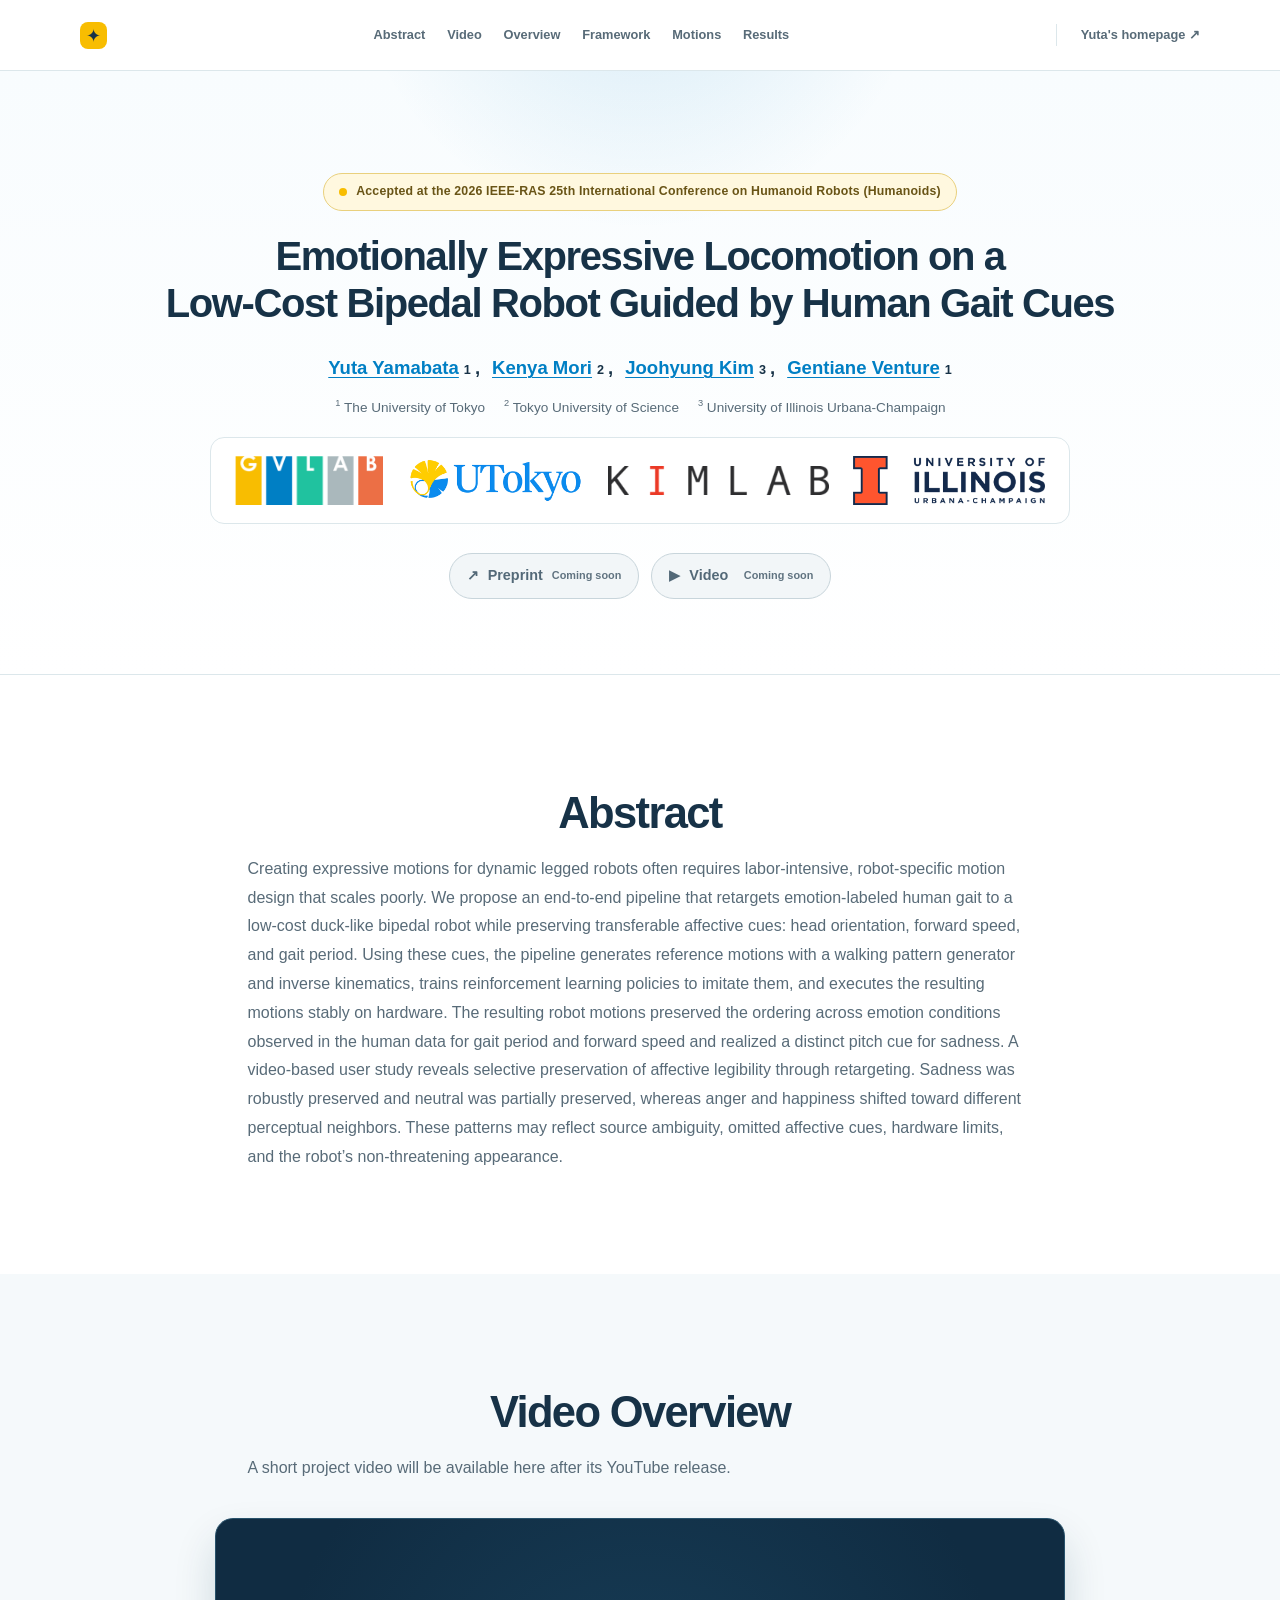
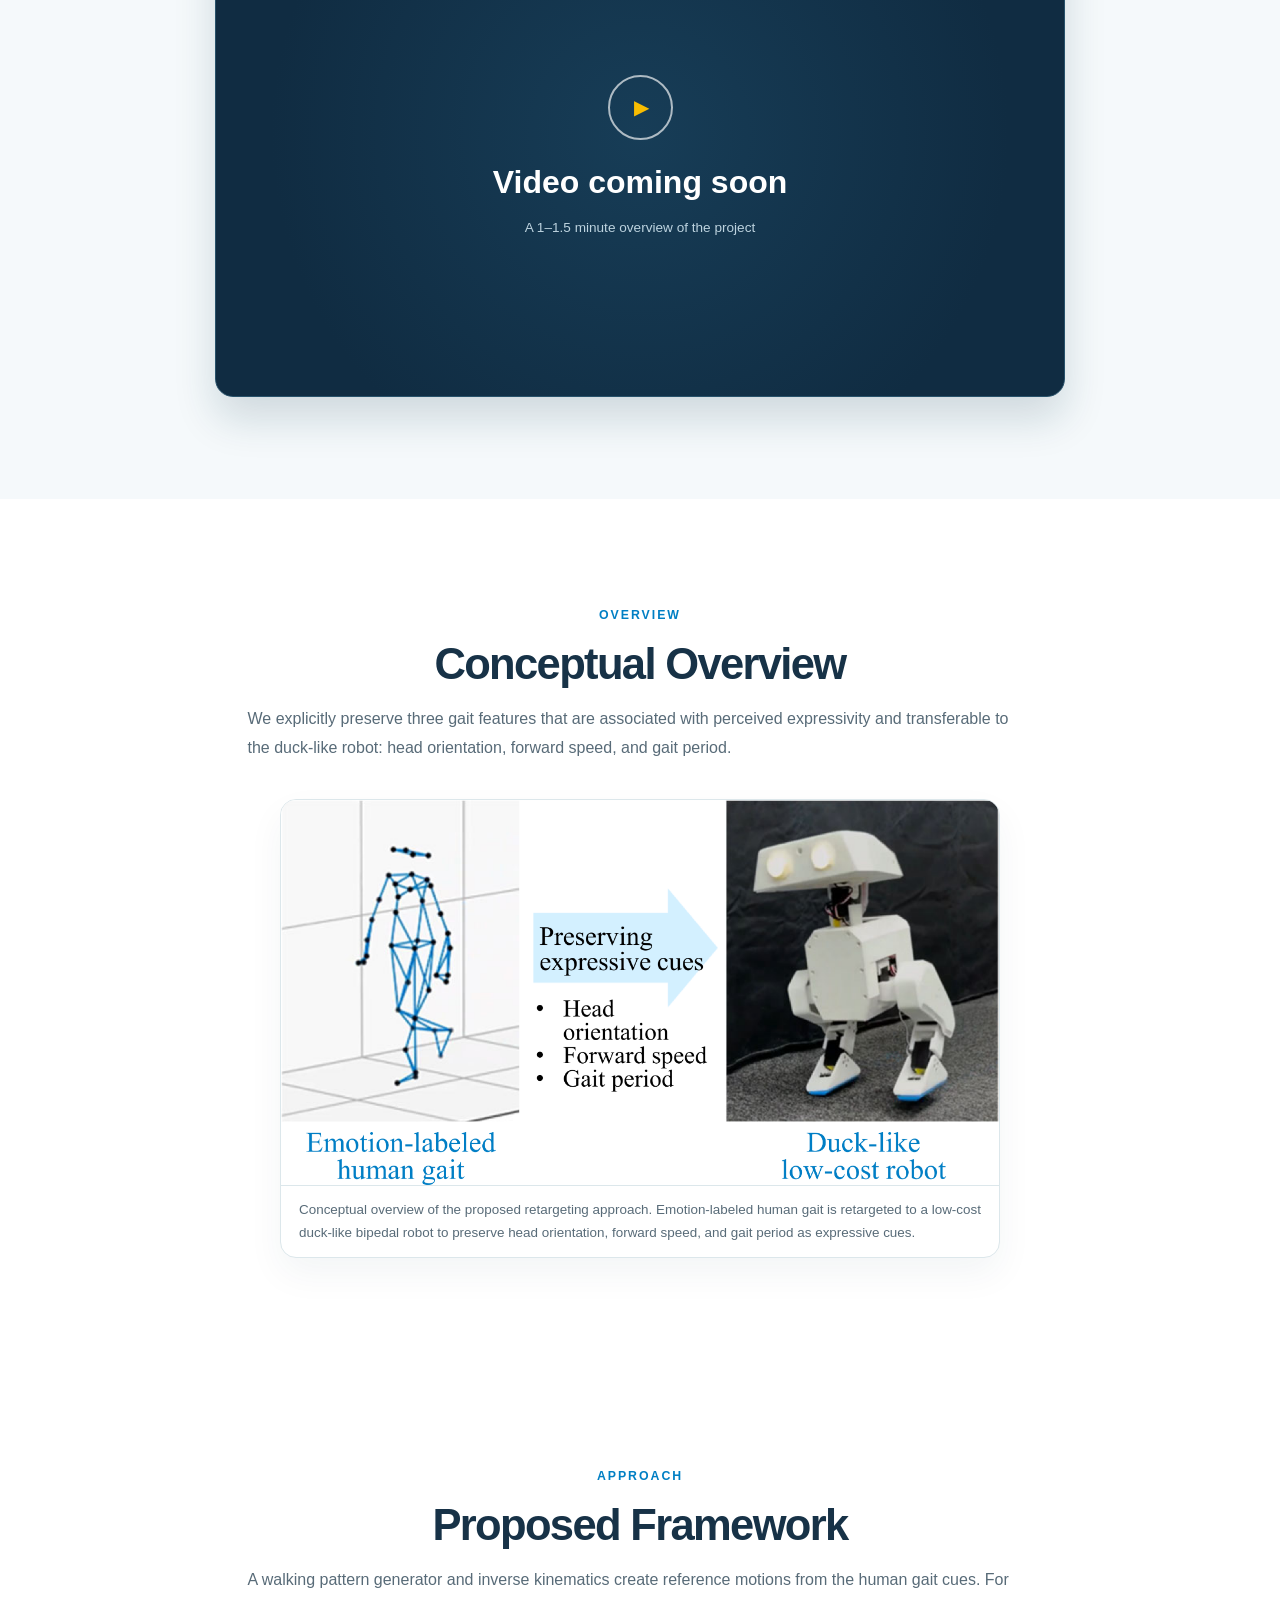
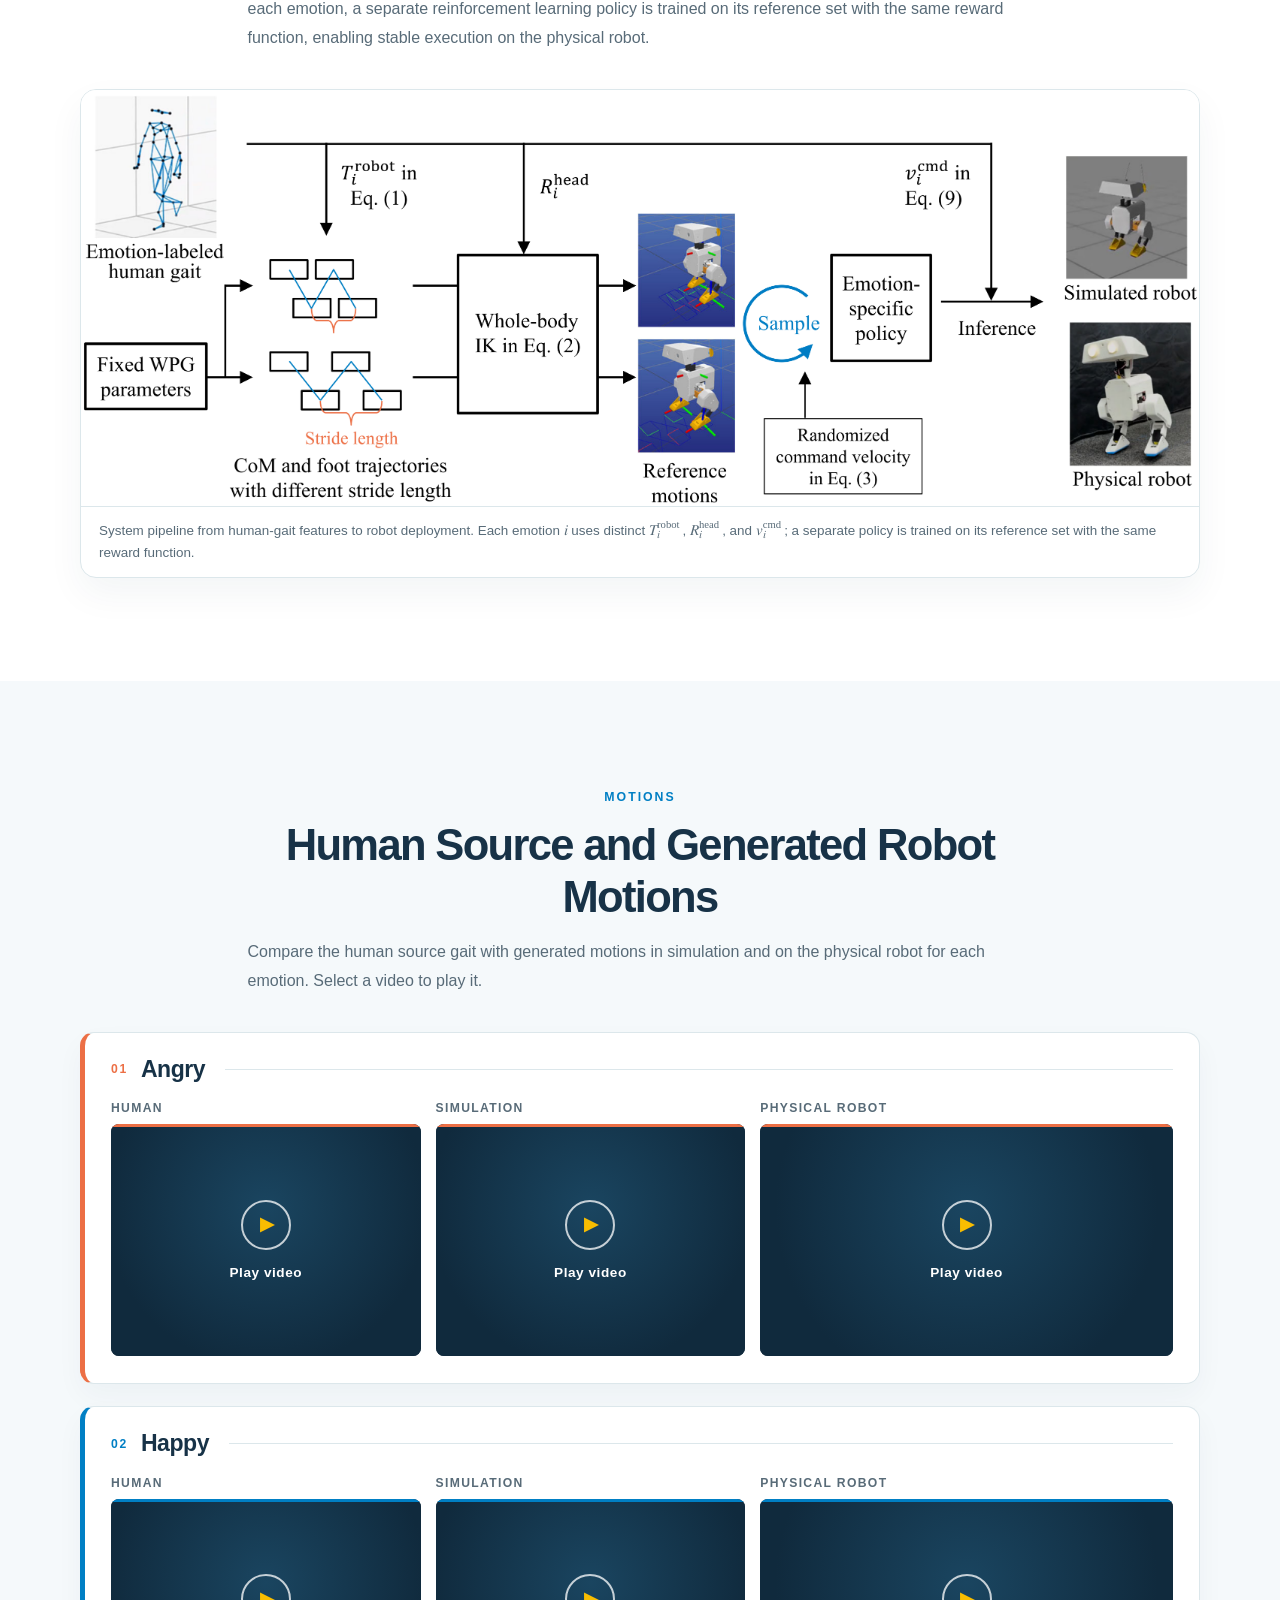
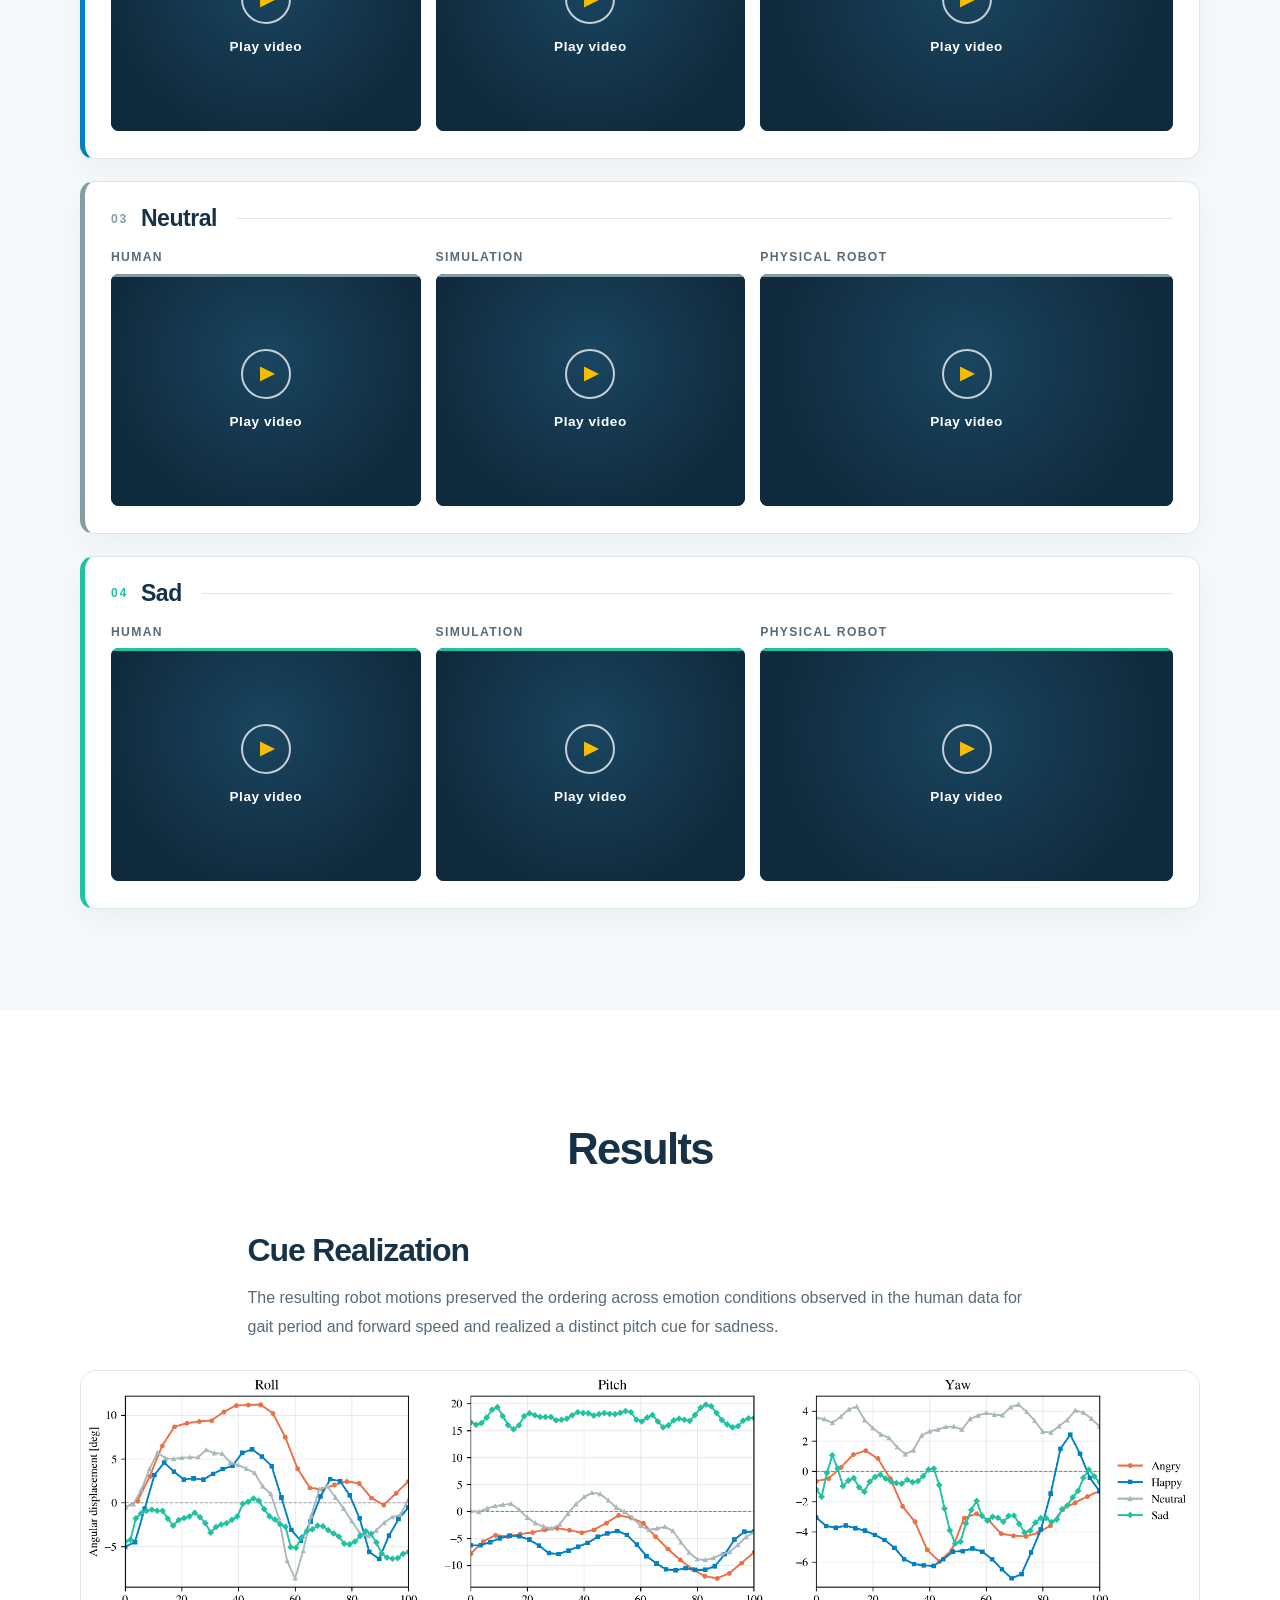
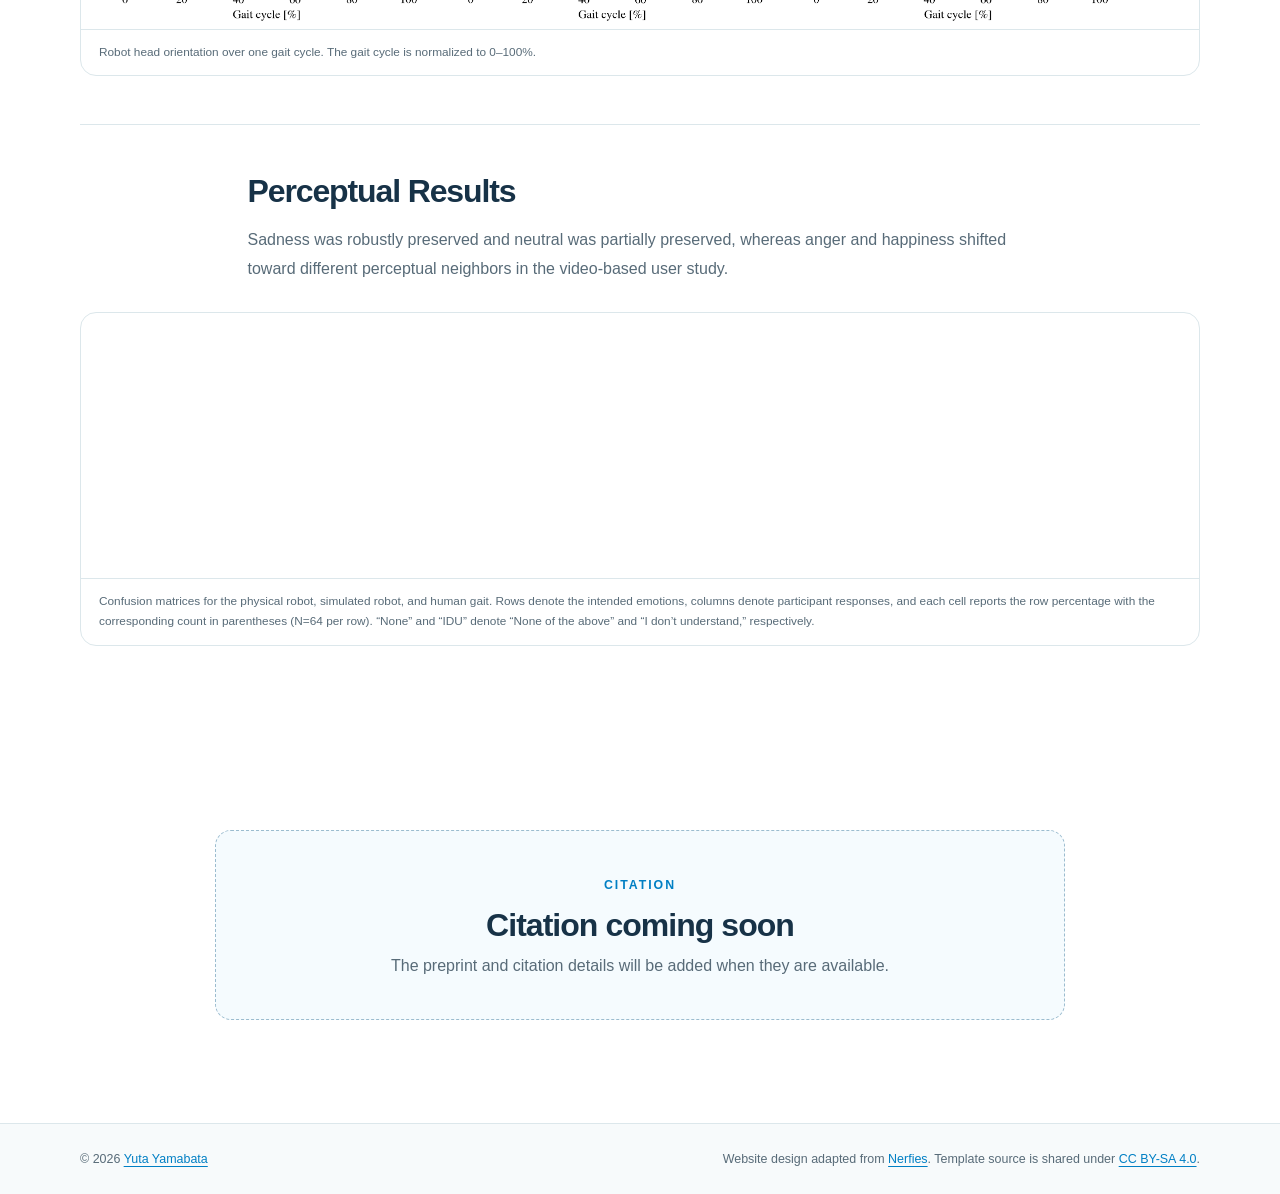
==== emo-duck/index.html @ 69cd0239 "Duckのプロジェクトページを作成中" ====
<!doctype html>
<html lang="en">
<head>
  <meta charset="utf-8">
  <meta name="viewport" content="width=device-width, initial-scale=1">
  <meta name="description" content="Emotionally expressive locomotion on a low-cost duck-like bipedal robot guided by human gait cues.">
  <meta name="theme-color" content="#007FC4">
  <title>Emotionally Expressive Locomotion on a Low-Cost Bipedal Robot Guided by Human Gait Cues</title>
  <link rel="stylesheet" href="./static/css/index.css">
  <script src="./static/js/video.js" defer></script>
</head>
<body>
  <a class="skip-link" href="#main">Skip to content</a>

  <header class="site-header">
    <div class="header-inner page-width">
      <a class="site-mark" href="#top" aria-label="Back to top">
        <span class="mark-symbol" aria-hidden="true">✦</span>
      </a>
      <nav aria-label="Page sections">
        <a href="#abstract">Abstract</a>
        <a href="#overview-video">Video</a>
        <a href="#overview">Overview</a>
        <a href="#approach">Framework</a>
        <a href="#motions">Motions</a>
        <a href="#results">Results</a>
      </nav>
      <a class="home-link" href="../">Yuta's homepage <span aria-hidden="true">↗</span></a>
    </div>
  </header>

  <main id="main">
    <section class="hero" id="top" aria-labelledby="page-title">
      <div class="hero-glow" aria-hidden="true"></div>
      <div class="page-width hero-inner">
        <p class="venue-badge"><span class="badge-dot" aria-hidden="true"></span> Accepted at the 2026 IEEE-RAS 25th International Conference on Humanoid Robots (Humanoids)</p>
        <h1 id="page-title">Emotionally Expressive Locomotion on a <span class="no-break">Low-Cost</span> Bipedal Robot Guided by Human Gait Cues</h1>
        <div class="authors" aria-label="Authors">
          <a href="https://yuta-yamabata.github.io/">Yuta Yamabata</a><sup>1</sup><span class="author-comma">,</span>
          <a href="https://kenyamori737.github.io/">Kenya Mori</a><sup>2</sup><span class="author-comma">,</span>
          <a href="https://publish.illinois.edu/kimlab2020/kimlab-members/">Joohyung Kim</a><sup>3</sup><span class="author-comma">,</span>
          <a href="https://www.gvlab.jp/gv/">Gentiane Venture</a><sup>1</sup>
        </div>
        <p class="affiliations"><span><sup>1</sup> The University of Tokyo</span><span><sup>2</sup> Tokyo University of Science</span><span><sup>3</sup> University of Illinois Urbana-Champaign</span></p>
        <div class="partner-logos" aria-label="Collaborating laboratories and universities">
          <a class="partner-logo partner-logo-gvlab" href="https://www.gvlab.jp/" aria-label="GV Lab website"><img src="./static/images/affiliations/gvlab.png" alt="GV Lab" width="332" height="110"></a>
          <span class="partner-logo partner-logo-utokyo"><img src="./static/images/affiliations/utokyo.png" alt="The University of Tokyo" width="656" height="174"></span>
          <a class="partner-logo partner-logo-kimlab" href="https://publish.illinois.edu/kimlab2020/" aria-label="KIMLAB website"><img src="./static/images/affiliations/kimlab.png" alt="KIMLAB" width="293" height="39"></a>
          <span class="partner-logo partner-logo-uiuc"><img src="./static/images/affiliations/uiuc.png" alt="University of Illinois Urbana-Champaign" width="579" height="150"></span>
        </div>
        <div class="hero-actions" aria-label="Research links">
          <span class="action-pill unavailable" aria-disabled="true"><span class="pill-icon" aria-hidden="true">↗</span> Preprint <small>Coming soon</small></span>
          <span class="action-pill unavailable" aria-disabled="true"><span class="pill-icon" aria-hidden="true">▶</span> Video <small>Coming soon</small></span>
        </div>
      </div>
    </section>

    <section class="section abstract-section" id="abstract" aria-labelledby="abstract-title">
      <div class="page-width">
        <div class="section-heading centered">
          <h2 id="abstract-title">Abstract</h2>
          <p>Creating expressive motions for dynamic legged robots often requires labor-intensive, robot-specific motion design that scales poorly. We propose an end-to-end pipeline that retargets emotion-labeled human gait to a low-cost duck-like bipedal robot while preserving transferable affective cues: head orientation, forward speed, and gait period. Using these cues, the pipeline generates reference motions with a walking pattern generator and inverse kinematics, trains reinforcement learning policies to imitate them, and executes the resulting motions stably on hardware. The resulting robot motions preserved the ordering across emotion conditions observed in the human data for gait period and forward speed and realized a distinct pitch cue for sadness. A video-based user study reveals selective preservation of affective legibility through retargeting. Sadness was robustly preserved and neutral was partially preserved, whereas anger and happiness shifted toward different perceptual neighbors. These patterns may reflect source ambiguity, omitted affective cues, hardware limits, and the robot’s non-threatening appearance.</p>
        </div>
      </div>
    </section>

    <section class="section video-section" id="overview-video" aria-labelledby="video-title">
      <div class="page-width narrow">
        <div class="section-heading centered">
          <h2 id="video-title">Video Overview</h2>
          <p>A short project video will be available here after its YouTube release.</p>
        </div>
        <!-- Replace this placeholder with a YouTube iframe when the video URL is available. -->
        <div class="video-placeholder" role="status" aria-label="Project video coming soon">
          <span class="placeholder-play" aria-hidden="true">▶</span>
          <strong>Video coming soon</strong>
          <span>A 1–1.5 minute overview of the project</span>
        </div>
      </div>
    </section>

    <section class="section overview-section" id="overview" aria-labelledby="overview-title">
      <div class="page-width">
        <div class="section-heading centered">
          <span class="section-index">OVERVIEW</span>
          <h2 id="overview-title">Conceptual Overview</h2>
          <p>We explicitly preserve three gait features that are associated with perceived expressivity and transferable to the duck-like robot: head orientation, forward speed, and gait period.</p>
        </div>
        <figure class="paper-figure intro-figure">
          <a class="figure-image-link" href="./static/images/intro4.png" target="_blank" rel="noopener" aria-label="Open the conceptual overview figure at full size">
            <img src="./static/images/intro4.png" width="4865" height="2613" alt="Emotion-labeled human gait is transferred to a duck-like robot while preserving head orientation, forward speed, and gait period.">
          </a>
          <figcaption>Conceptual overview of the proposed retargeting approach. Emotion-labeled human gait is retargeted to a low-cost duck-like bipedal robot to preserve head orientation, forward speed, and gait period as expressive cues.</figcaption>
        </figure>
      </div>
    </section>

    <section class="section approach-section" id="approach" aria-labelledby="approach-title">
      <div class="page-width">
        <div class="section-heading centered">
          <span class="section-index">APPROACH</span>
          <h2 id="approach-title">Proposed Framework</h2>
          <p>A walking pattern generator and inverse kinematics create reference motions from the human gait cues. For each emotion, a separate reinforcement learning policy is trained on its reference set with the same reward function, enabling stable execution on the physical robot.</p>
        </div>
        <figure class="paper-figure wide-figure">
          <div class="figure-scroll">
            <a class="figure-image-link" href="./static/images/system_overview7.png" target="_blank" rel="noopener" aria-label="Open the full system overview figure">
              <img src="./static/images/system_overview7.png" width="11895" height="4429" loading="lazy" alt="Pipeline from emotion-labeled human gait through walking pattern generation, inverse kinematics, and policy learning to simulated and physical robot motions.">
            </a>
          </div>
          <figcaption>System pipeline from human-gait features to robot deployment. Each emotion <math aria-label="i"><mi>i</mi></math> uses distinct <math aria-label="T sub i superscript robot"><msubsup><mi>T</mi><mi>i</mi><mtext>robot</mtext></msubsup></math>, <math aria-label="R sub i superscript head"><msubsup><mi>R</mi><mi>i</mi><mtext>head</mtext></msubsup></math>, and <math aria-label="v sub i superscript cmd"><msubsup><mi>v</mi><mi>i</mi><mtext>cmd</mtext></msubsup></math>; a separate policy is trained on its reference set with the same reward function.</figcaption>
        </figure>
      </div>
    </section>

    <section class="section motions-section" id="motions" aria-labelledby="motions-title">
      <div class="page-width">
        <div class="section-heading centered">
          <span class="section-index">MOTIONS</span>
          <h2 id="motions-title">Human Source and Generated Robot Motions</h2>
          <p>Compare the human source gait with generated motions in simulation and on the physical robot for each emotion. Select a video to play it.</p>
        </div>

        <div class="emotion-list">
          <article class="emotion-card emotion-angry" aria-labelledby="angry-title">
            <div class="emotion-heading"><span class="emotion-number">01</span><h3 id="angry-title">Angry</h3><span class="emotion-line" aria-hidden="true"></span></div>
            <div class="motion-grid">
              <div class="motion-item motion-four-three"><h4>Human</h4><div class="video-shell"><video controls preload="none" playsinline src="./static/videos/human_angry.mp4" aria-label="Angry human gait"></video><button class="video-start" type="button" aria-label="Play angry human gait"><span class="video-start-icon" aria-hidden="true">▶</span><span>Play video</span></button></div></div>
              <div class="motion-item motion-four-three"><h4>Simulation</h4><div class="video-shell"><video controls preload="none" playsinline src="./static/videos/sim_angry.mp4" aria-label="Angry simulated robot gait"></video><button class="video-start" type="button" aria-label="Play angry simulated robot gait"><span class="video-start-icon" aria-hidden="true">▶</span><span>Play video</span></button></div></div>
              <div class="motion-item"><h4>Physical robot</h4><div class="video-shell"><video controls preload="none" playsinline src="./static/videos/physical_angry.mp4" aria-label="Angry physical robot gait"></video><button class="video-start" type="button" aria-label="Play angry physical robot gait"><span class="video-start-icon" aria-hidden="true">▶</span><span>Play video</span></button></div></div>
            </div>
          </article>

          <article class="emotion-card emotion-happy" aria-labelledby="happy-title">
            <div class="emotion-heading"><span class="emotion-number">02</span><h3 id="happy-title">Happy</h3><span class="emotion-line" aria-hidden="true"></span></div>
            <div class="motion-grid">
              <div class="motion-item motion-four-three"><h4>Human</h4><div class="video-shell"><video controls preload="none" playsinline src="./static/videos/human_happy.mp4" aria-label="Happy human gait"></video><button class="video-start" type="button" aria-label="Play happy human gait"><span class="video-start-icon" aria-hidden="true">▶</span><span>Play video</span></button></div></div>
              <div class="motion-item motion-four-three"><h4>Simulation</h4><div class="video-shell"><video controls preload="none" playsinline src="./static/videos/sim_happy.mp4" aria-label="Happy simulated robot gait"></video><button class="video-start" type="button" aria-label="Play happy simulated robot gait"><span class="video-start-icon" aria-hidden="true">▶</span><span>Play video</span></button></div></div>
              <div class="motion-item"><h4>Physical robot</h4><div class="video-shell"><video controls preload="none" playsinline src="./static/videos/physical_happy.mp4" aria-label="Happy physical robot gait"></video><button class="video-start" type="button" aria-label="Play happy physical robot gait"><span class="video-start-icon" aria-hidden="true">▶</span><span>Play video</span></button></div></div>
            </div>
          </article>

          <article class="emotion-card emotion-neutral" aria-labelledby="neutral-title">
            <div class="emotion-heading"><span class="emotion-number">03</span><h3 id="neutral-title">Neutral</h3><span class="emotion-line" aria-hidden="true"></span></div>
            <div class="motion-grid">
              <div class="motion-item motion-four-three"><h4>Human</h4><div class="video-shell"><video controls preload="none" playsinline src="./static/videos/human_neutral.mp4" aria-label="Neutral human gait"></video><button class="video-start" type="button" aria-label="Play neutral human gait"><span class="video-start-icon" aria-hidden="true">▶</span><span>Play video</span></button></div></div>
              <div class="motion-item motion-four-three"><h4>Simulation</h4><div class="video-shell"><video controls preload="none" playsinline src="./static/videos/sim_neutral.mp4" aria-label="Neutral simulated robot gait"></video><button class="video-start" type="button" aria-label="Play neutral simulated robot gait"><span class="video-start-icon" aria-hidden="true">▶</span><span>Play video</span></button></div></div>
              <div class="motion-item"><h4>Physical robot</h4><div class="video-shell"><video controls preload="none" playsinline src="./static/videos/physical_neutral.mp4" aria-label="Neutral physical robot gait"></video><button class="video-start" type="button" aria-label="Play neutral physical robot gait"><span class="video-start-icon" aria-hidden="true">▶</span><span>Play video</span></button></div></div>
            </div>
          </article>

          <article class="emotion-card emotion-sad" aria-labelledby="sad-title">
            <div class="emotion-heading"><span class="emotion-number">04</span><h3 id="sad-title">Sad</h3><span class="emotion-line" aria-hidden="true"></span></div>
            <div class="motion-grid">
              <div class="motion-item motion-four-three"><h4>Human</h4><div class="video-shell"><video controls preload="none" playsinline src="./static/videos/human_sad.mp4" aria-label="Sad human gait"></video><button class="video-start" type="button" aria-label="Play sad human gait"><span class="video-start-icon" aria-hidden="true">▶</span><span>Play video</span></button></div></div>
              <div class="motion-item motion-four-three"><h4>Simulation</h4><div class="video-shell"><video controls preload="none" playsinline src="./static/videos/sim_sad.mp4" aria-label="Sad simulated robot gait"></video><button class="video-start" type="button" aria-label="Play sad simulated robot gait"><span class="video-start-icon" aria-hidden="true">▶</span><span>Play video</span></button></div></div>
              <div class="motion-item"><h4>Physical robot</h4><div class="video-shell"><video controls preload="none" playsinline src="./static/videos/physical_sad.mp4" aria-label="Sad physical robot gait"></video><button class="video-start" type="button" aria-label="Play sad physical robot gait"><span class="video-start-icon" aria-hidden="true">▶</span><span>Play video</span></button></div></div>
            </div>
          </article>
        </div>
      </div>
    </section>

    <section class="section results-section" id="results" aria-labelledby="results-title">
      <div class="page-width">
        <div class="section-heading centered">
          <h2 id="results-title">Results</h2>
        </div>

        <div class="result-block">
          <div class="result-copy"><h3>Cue Realization</h3><p>The resulting robot motions preserved the ordering across emotion conditions observed in the human data for gait period and forward speed and realized a distinct pitch cue for sadness.</p></div>
          <figure class="paper-figure chart-figure extra-wide-figure">
            <div class="figure-scroll"><a class="figure-image-link" href="./static/images/head_rotation_relative_to_torso_cycle_01%20(1).png" target="_blank" rel="noopener" aria-label="Open the head orientation chart at full size"><img src="./static/images/head_rotation_relative_to_torso_cycle_01%20(1).png" width="3993" height="921" loading="lazy" alt="Robot head roll, pitch, and yaw over a gait cycle for angry, happy, neutral, and sad motions; sadness has a distinct pitch profile."></a></div>
            <figcaption>Robot head orientation over one gait cycle. The gait cycle is normalized to 0–100%.</figcaption>
          </figure>
        </div>

        <div class="result-block">
          <div class="result-copy"><h3>Perceptual Results</h3><p>Sadness was robustly preserved and neutral was partially preserved, whereas anger and happiness shifted toward different perceptual neighbors in the video-based user study.</p></div>
          <figure class="paper-figure chart-figure extra-wide-figure">
            <div class="figure-scroll"><a class="figure-image-link" href="./static/images/confusion_matrices.png" target="_blank" rel="noopener" aria-label="Open the emotion recognition matrices at full size"><img src="./static/images/confusion_matrices.png" width="3597" height="855" loading="lazy" alt="Emotion recognition matrices for physical robot, simulation, and human gait; sadness is clearly recognized in all three, while anger and happiness are frequently confused for robot motion."></a></div>
            <figcaption>Confusion matrices for the physical robot, simulated robot, and human gait. Rows denote the intended emotions, columns denote participant responses, and each cell reports the row percentage with the corresponding count in parentheses (N=64 per row). “None” and “IDU” denote “None of the above” and “I don’t understand,” respectively.</figcaption>
          </figure>
        </div>
      </div>
    </section>

    <section class="section citation-section" id="citation" aria-labelledby="citation-title">
      <div class="page-width narrow">
        <div class="citation-card">
          <span class="section-index">CITATION</span>
          <h2 id="citation-title">Citation coming soon</h2>
          <p>The preprint and citation details will be added when they are available.</p>
        </div>
      </div>
    </section>
  </main>

  <footer class="site-footer">
    <div class="page-width footer-inner">
      <p>© 2026 <a href="../">Yuta Yamabata</a></p>
      <p>Website design adapted from <a href="https://nerfies.github.io/">Nerfies</a>. Template source is shared under <a href="https://creativecommons.org/licenses/by-sa/4.0/">CC BY-SA 4.0</a>.</p>
    </div>
  </footer>
</body>
</html>
---- emo-duck/static/css/index.css ----
:root {
  --blue: #007fc4;
  --gray: #aab8bc;
  --yellow: #f8bd01;
  --green: #20c29f;
  --orange: #ec6f45;
  --ink: #173247;
  --muted: #586b78;
  --line: #dce7eb;
  --paper: #ffffff;
  --mist: #f5f9fb;
}

* { box-sizing: border-box; }
html { scroll-behavior: smooth; }
body { margin: 0; color: var(--ink); background: var(--paper); font-family: "Segoe UI", "Helvetica Neue", Arial, sans-serif; line-height: 1.65; }
a { color: var(--blue); text-underline-offset: 3px; }
a:hover { color: #006394; }
img, video { display: block; max-width: 100%; }
button, video { font: inherit; }
section[id] { scroll-margin-top: 5rem; }

.page-width { width: min(1120px, calc(100% - 48px)); margin-inline: auto; }
.page-width.narrow { width: min(850px, calc(100% - 48px)); }
.skip-link { position: absolute; left: 12px; top: -100px; z-index: 20; padding: 8px 14px; background: var(--blue); color: white; }
.skip-link:focus { top: 12px; color: white; }

.site-header { position: relative; z-index: 5; background: rgba(255,255,255,.95); border-bottom: 1px solid var(--line); }
.header-inner { min-height: 70px; display: flex; align-items: center; justify-content: space-between; gap: 24px; }
.site-mark { display: inline-flex; align-items: center; color: var(--ink); text-decoration: none; }
.site-mark:hover { color: var(--blue); }
.mark-symbol { width: 27px; height: 27px; display: inline-grid; place-items: center; border-radius: 8px; background: var(--yellow); color: var(--ink); font-size: 1.1rem; }
.site-header nav { display: flex; gap: clamp(10px, 1.7vw, 24px); }
.site-header nav a, .home-link { color: var(--muted); text-decoration: none; font-size: .8rem; font-weight: 600; white-space: nowrap; }
.site-header nav a:hover, .home-link:hover { color: var(--blue); }
.home-link { border-left: 1px solid var(--line); padding-left: 24px; }

.hero { position: relative; overflow: hidden; background: linear-gradient(180deg, #f8fcfe 0%, #ffffff 100%); border-bottom: 1px solid var(--line); }
.hero-glow { position: absolute; width: 600px; height: 600px; top: -430px; left: 50%; transform: translateX(-50%); border-radius: 50%; background: radial-gradient(circle, rgba(0,127,196,.14), rgba(0,127,196,0) 68%); pointer-events: none; }
.hero-inner { position: relative; padding: clamp(65px, 8vw, 106px) 0 75px; text-align: center; }
.venue-badge { display: inline-flex; align-items: center; gap: 9px; max-width: 100%; margin: 0 auto 22px; padding: 9px 15px; border: 1px solid #e9d07d; border-radius: 999px; background: #fff8df; color: #695416; font-size: .77rem; font-weight: 700; letter-spacing: .015em; line-height: 1.4; }
.badge-dot { flex: none; width: 8px; height: 8px; border-radius: 50%; background: var(--yellow); }
.section-index { color: var(--blue); font-size: .77rem; font-weight: 800; letter-spacing: .16em; text-transform: uppercase; }
h1, h2, h3, h4, p { overflow-wrap: break-word; }
h1, h2, h3, h4 { line-height: 1.18; }
.no-break { white-space: nowrap; }
.hero h1 { max-width: 1120px; margin: 0 auto 26px; font-size: clamp(1.6rem, 3.15vw, 2.5rem); font-weight: 800; letter-spacing: -.035em; text-wrap: balance; }
.authors { display: flex; justify-content: center; align-items: baseline; flex-wrap: wrap; column-gap: 4px; row-gap: 3px; font-size: clamp(.97rem, 1.55vw, 1.16rem); font-weight: 650; }
.authors a { text-decoration-thickness: 1px; }
.authors sup, .affiliations sup { margin-left: 1px; font-size: .68em; }
.author-comma { margin-right: 8px; }
.affiliations { display: flex; justify-content: center; flex-wrap: wrap; column-gap: 18px; row-gap: 3px; margin: 12px 0 18px; color: var(--muted); font-size: .85rem; }
.partner-logos { width: min(860px, 100%); display: grid; grid-template-columns: 1fr 1.2fr 1.5fr 1.3fr; align-items: center; justify-items: center; gap: 24px; margin: 0 auto 29px; padding: 18px 24px; border: 1px solid var(--line); border-radius: 14px; background: white; }
.partner-logo { display: flex; align-items: center; justify-content: center; width: 100%; min-width: 0; }
.partner-logo img { width: 100%; height: auto; object-fit: contain; }
.partner-logo-gvlab img { max-width: 148px; }
.partner-logo-utokyo img { max-width: 178px; }
.partner-logo-kimlab img { max-width: 222px; }
.partner-logo-uiuc img { max-width: 192px; }
.partner-logo:is(a):focus-visible { outline: 3px solid var(--blue); outline-offset: 5px; border-radius: 3px; }
.hero-actions { display: flex; align-items: center; justify-content: center; flex-wrap: wrap; gap: 12px; }
.action-pill { display: inline-flex; align-items: center; gap: 9px; min-width: 180px; padding: 10px 17px; border: 1px solid #c8d5db; border-radius: 999px; background: #f2f6f8; color: #536978; font-size: .9rem; font-weight: 750; }
.action-pill small { margin-left: auto; color: #607380; font-size: .68rem; font-weight: 700; }
.pill-icon { font-size: .85rem; }
.unavailable { cursor: default; }

.section { padding: clamp(68px, 8vw, 108px) 0; }
.section-heading { margin-bottom: 36px; }
.section-heading.centered { max-width: 785px; margin-inline: auto; text-align: center; }
.section-heading h2 { margin: 11px 0 15px; font-size: clamp(1.75rem, 3.4vw, 2.75rem); letter-spacing: -.038em; }
.section-heading p { margin: 0; color: var(--muted); font-size: 1rem; line-height: 1.8; text-align: left; }
.abstract-section .section-heading { margin-bottom: 0; }
.paper-figure { margin: 0; overflow: hidden; border: 1px solid var(--line); border-radius: 16px; background: white; box-shadow: 0 16px 36px rgba(16,65,88,.05); }
.figure-image-link { display: block; }
.paper-figure img { width: 100%; height: auto; }
.intro-figure { max-width: 720px; margin-inline: auto; }
.paper-figure figcaption { padding: 13px 18px; border-top: 1px solid var(--line); color: var(--muted); font-size: .84rem; line-height: 1.65; text-align: left; }
.paper-figure figcaption math { font-size: 1.12em; }
.figure-scroll { overflow-x: auto; }

.video-section { background: var(--mist); }
.video-placeholder { aspect-ratio: 16 / 9; display: flex; flex-direction: column; align-items: center; justify-content: center; gap: 8px; min-height: 250px; padding: 24px; border: 1px solid #28526b; border-radius: 18px; background: radial-gradient(circle at 50% 45%, #173d57, #102c42 74%); color: white; text-align: center; box-shadow: 0 22px 42px rgba(15,54,76,.16); }
.placeholder-play { width: 65px; height: 65px; display: grid; place-items: center; margin-bottom: 8px; padding-left: 3px; border: 2px solid rgba(255,255,255,.65); border-radius: 50%; color: var(--yellow); font-size: 1.25rem; }
.video-placeholder strong { font-size: clamp(1.3rem, 2.5vw, 2rem); }
.video-placeholder > span:last-child { color: #bdd3df; font-size: .85rem; }

.approach-section { background: #fff; }
.motions-section { background: var(--mist); }
.emotion-list { display: grid; gap: 22px; }
.emotion-card { --emotion: var(--blue); padding: 23px 26px 27px; border: 1px solid var(--line); border-left: 5px solid var(--emotion); border-radius: 14px; background: white; box-shadow: 0 12px 28px rgba(15,54,76,.04); }
.emotion-angry { --emotion: var(--orange); }
.emotion-happy { --emotion: var(--blue); }
.emotion-neutral { --emotion: #849da5; }
.emotion-sad { --emotion: var(--green); }
.emotion-heading { display: flex; align-items: center; gap: 13px; margin-bottom: 18px; }
.emotion-number { color: var(--emotion); font-size: .76rem; font-weight: 800; letter-spacing: .14em; }
.emotion-heading h3 { margin: 0; font-size: 1.44rem; letter-spacing: -.02em; }
.emotion-line { flex: 1; height: 1px; margin-left: 7px; background: var(--line); }
.motion-grid { display: grid; grid-template-columns: minmax(0, 3fr) minmax(0, 3fr) minmax(0, 4fr); gap: 15px; }
.motion-item { min-width: 0; }
.motion-item h4 { margin: 0 0 9px; color: var(--muted); font-size: .76rem; font-weight: 800; letter-spacing: .11em; text-transform: uppercase; }
.video-shell { position: relative; overflow: hidden; aspect-ratio: 16 / 9; border-radius: 8px; background: #142b3c; }
.motion-four-three .video-shell { aspect-ratio: 4 / 3; }
.motion-item video { width: 100%; height: 100%; background: #142b3c; object-fit: contain; }
.video-start { display: none; }
.video-enhanced .video-shell:not(.is-playing) video { visibility: hidden; }
.video-enhanced .video-shell:not(.is-playing) .video-start { position: absolute; inset: 0; display: flex; flex-direction: column; align-items: center; justify-content: center; gap: 12px; width: 100%; border: 0; border-top: 3px solid var(--emotion); background: radial-gradient(circle at 50% 35%, #1a4560, #102a3d 75%); color: white; cursor: pointer; font-size: .85rem; font-weight: 700; letter-spacing: .04em; }
.video-enhanced .video-start:hover { background: radial-gradient(circle at 50% 35%, #245c7a, #10324a 75%); }
.video-enhanced .video-start:focus-visible { outline: 3px solid var(--yellow); outline-offset: -5px; }
.video-start-icon { display: grid; place-items: center; width: 50px; height: 50px; padding-left: 2px; border: 2px solid rgba(255,255,255,.75); border-radius: 50%; color: var(--yellow); font-size: 1.1rem; }

.results-section { background: white; }
.result-block { padding: 20px 0 48px; }
.result-block + .result-block { border-top: 1px solid var(--line); padding-top: 48px; }
.result-copy { max-width: 785px; margin: 0 auto 28px; text-align: left; }
.result-copy h3 { margin: 0 0 15px; font-size: clamp(1.5rem, 2.5vw, 2.14rem); letter-spacing: -.035em; }
.result-copy p { margin: 0; color: var(--muted); line-height: 1.8; }
.chart-figure { box-shadow: none; }
.chart-figure figcaption { font-size: .74rem; }

.citation-section { padding-top: 34px; background: #fff; }
.citation-card { padding: 40px 24px; border: 1px dashed #9bbccf; border-radius: 16px; background: #f5fbfe; text-align: center; }
.citation-card h2 { margin: 10px 0 8px; font-size: clamp(1.5rem, 3vw, 2rem); letter-spacing: -.03em; }
.citation-card p { margin: 0; color: var(--muted); }
.site-footer { border-top: 1px solid var(--line); background: #f7fafb; }
.footer-inner { display: flex; justify-content: space-between; flex-wrap: wrap; gap: 12px 25px; padding-block: 25px; }
.footer-inner p { margin: 0; color: var(--muted); font-size: .78rem; }

@media (max-width: 820px) {
  .site-header nav { display: none; }
  .home-link { margin-left: auto; }
  .wide-figure img { min-width: 720px; }
  .extra-wide-figure img { min-width: 960px; }
}

@media (max-width: 610px) {
  .page-width, .page-width.narrow { width: min(100% - 32px, 1120px); }
  .header-inner { min-height: 58px; }
  .home-link { padding-left: 12px; font-size: .73rem; }
  .hero-inner { padding-block: 65px 62px; }
  .venue-badge { border-radius: 14px; text-align: left; }
  .hero h1 { font-size: clamp(1.9rem, 7.8vw, 2.2rem); }
  .affiliations { flex-direction: column; gap: 0; }
  .partner-logos { grid-template-columns: repeat(2, minmax(0, 1fr)); gap: 17px 14px; padding: 18px 14px; }
  .motion-grid { grid-template-columns: 1fr; gap: 18px; }
  .emotion-card { padding: 19px 17px 22px; }
  .paper-figure figcaption { padding: 11px 13px; }
  .video-placeholder { min-height: 0; }
}

@media (prefers-reduced-motion: reduce) {
  html { scroll-behavior: auto; }
}
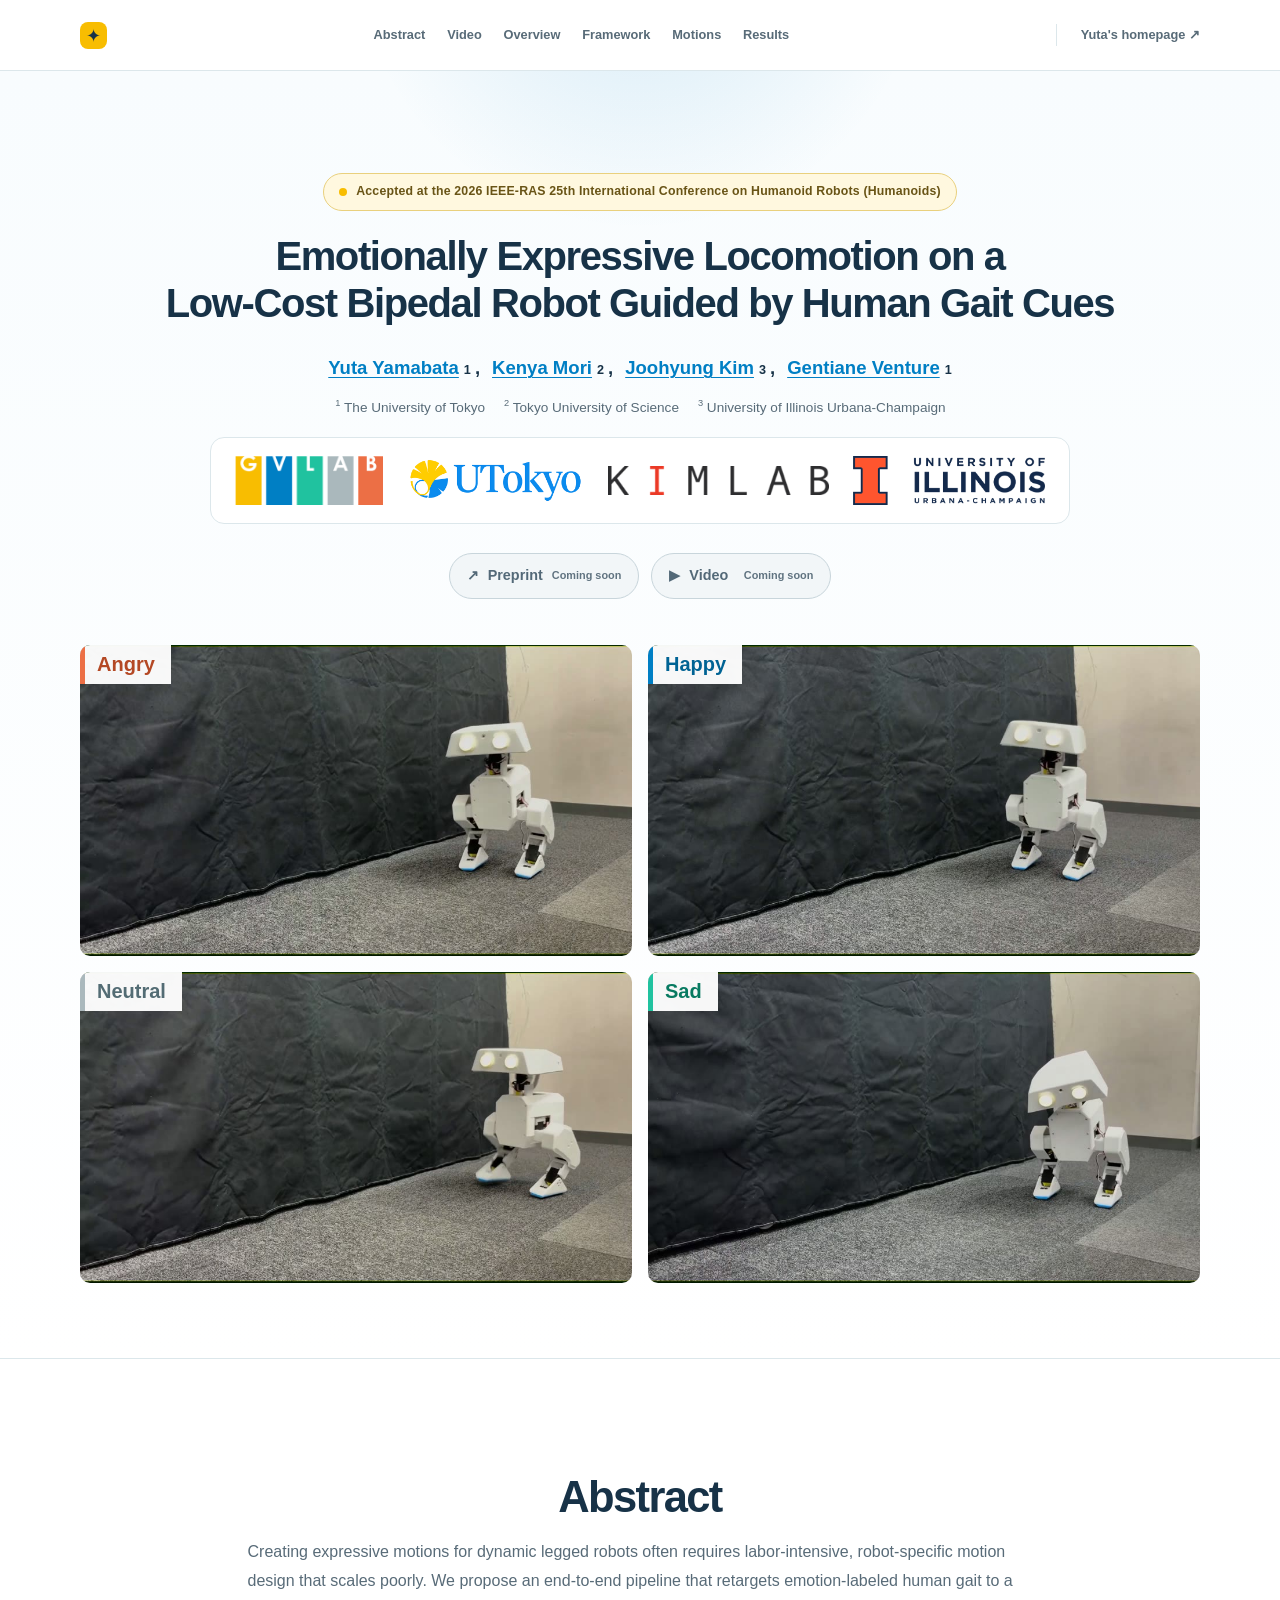
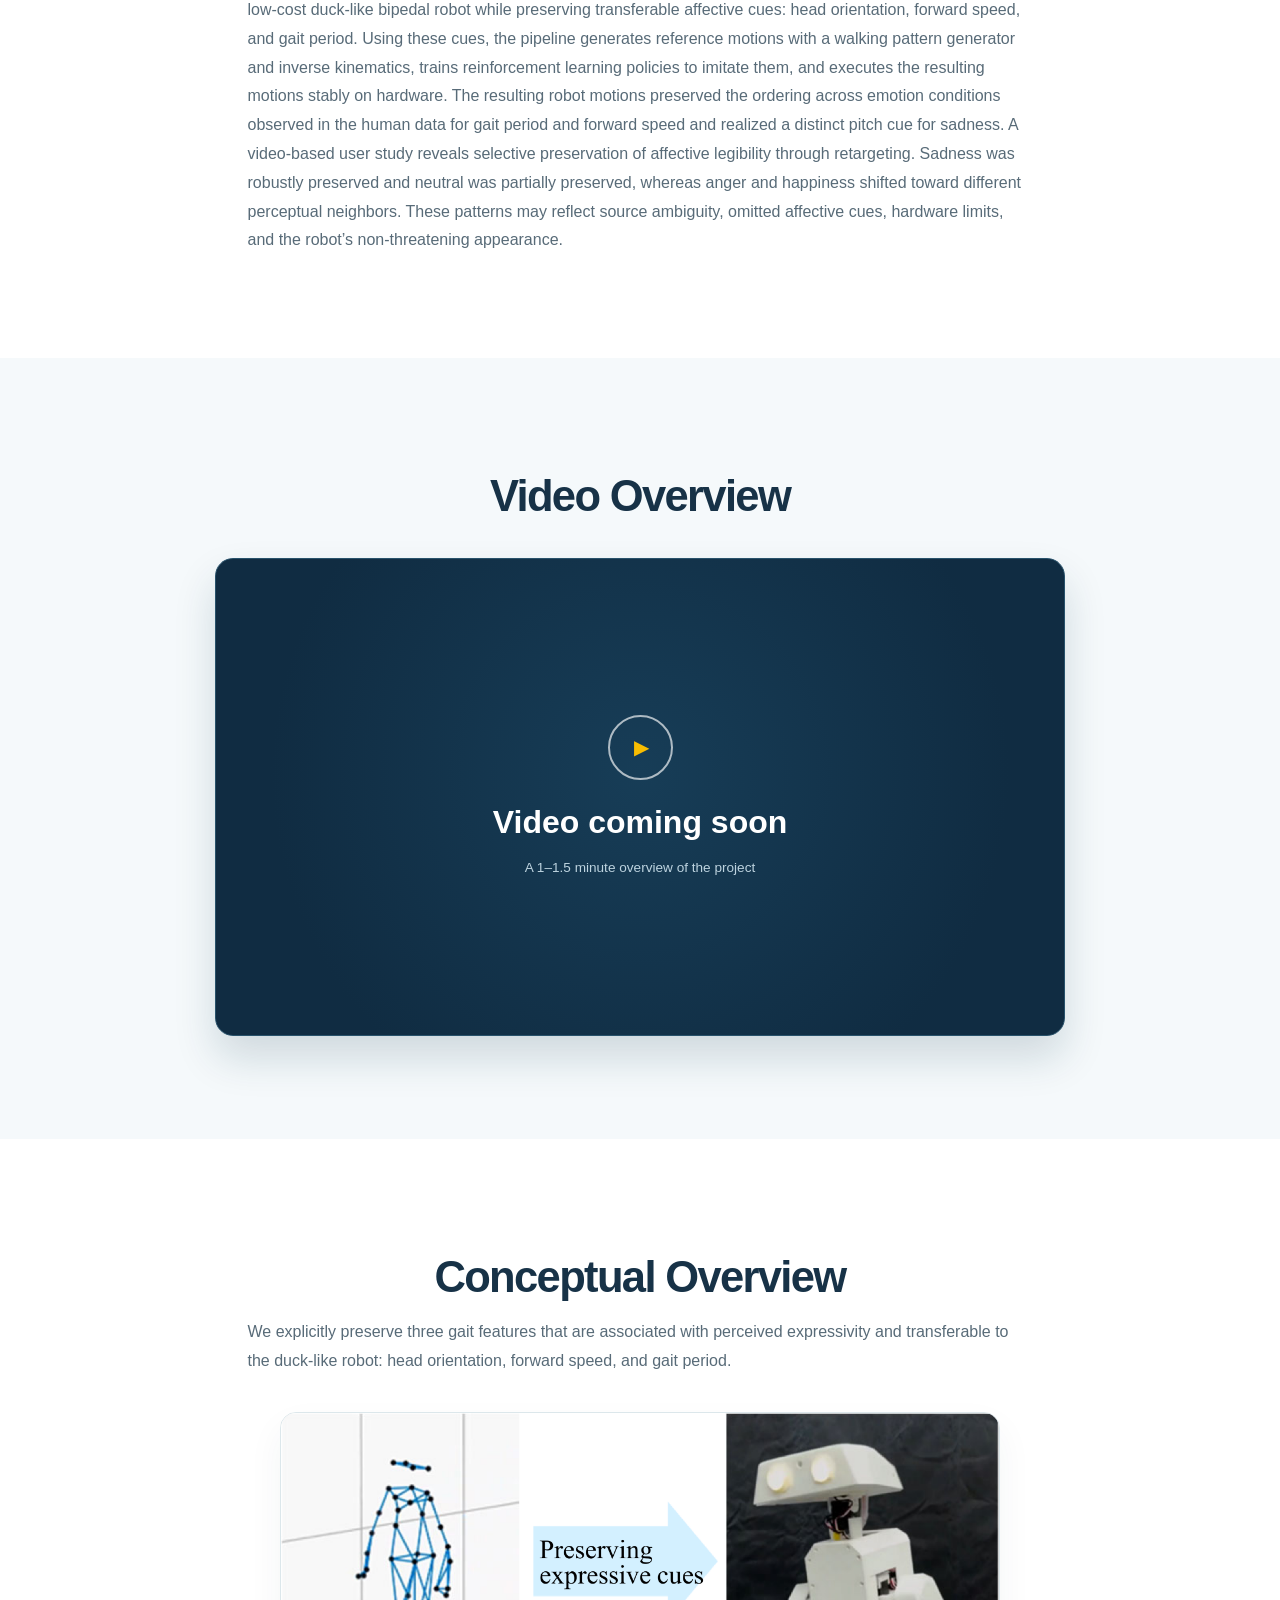
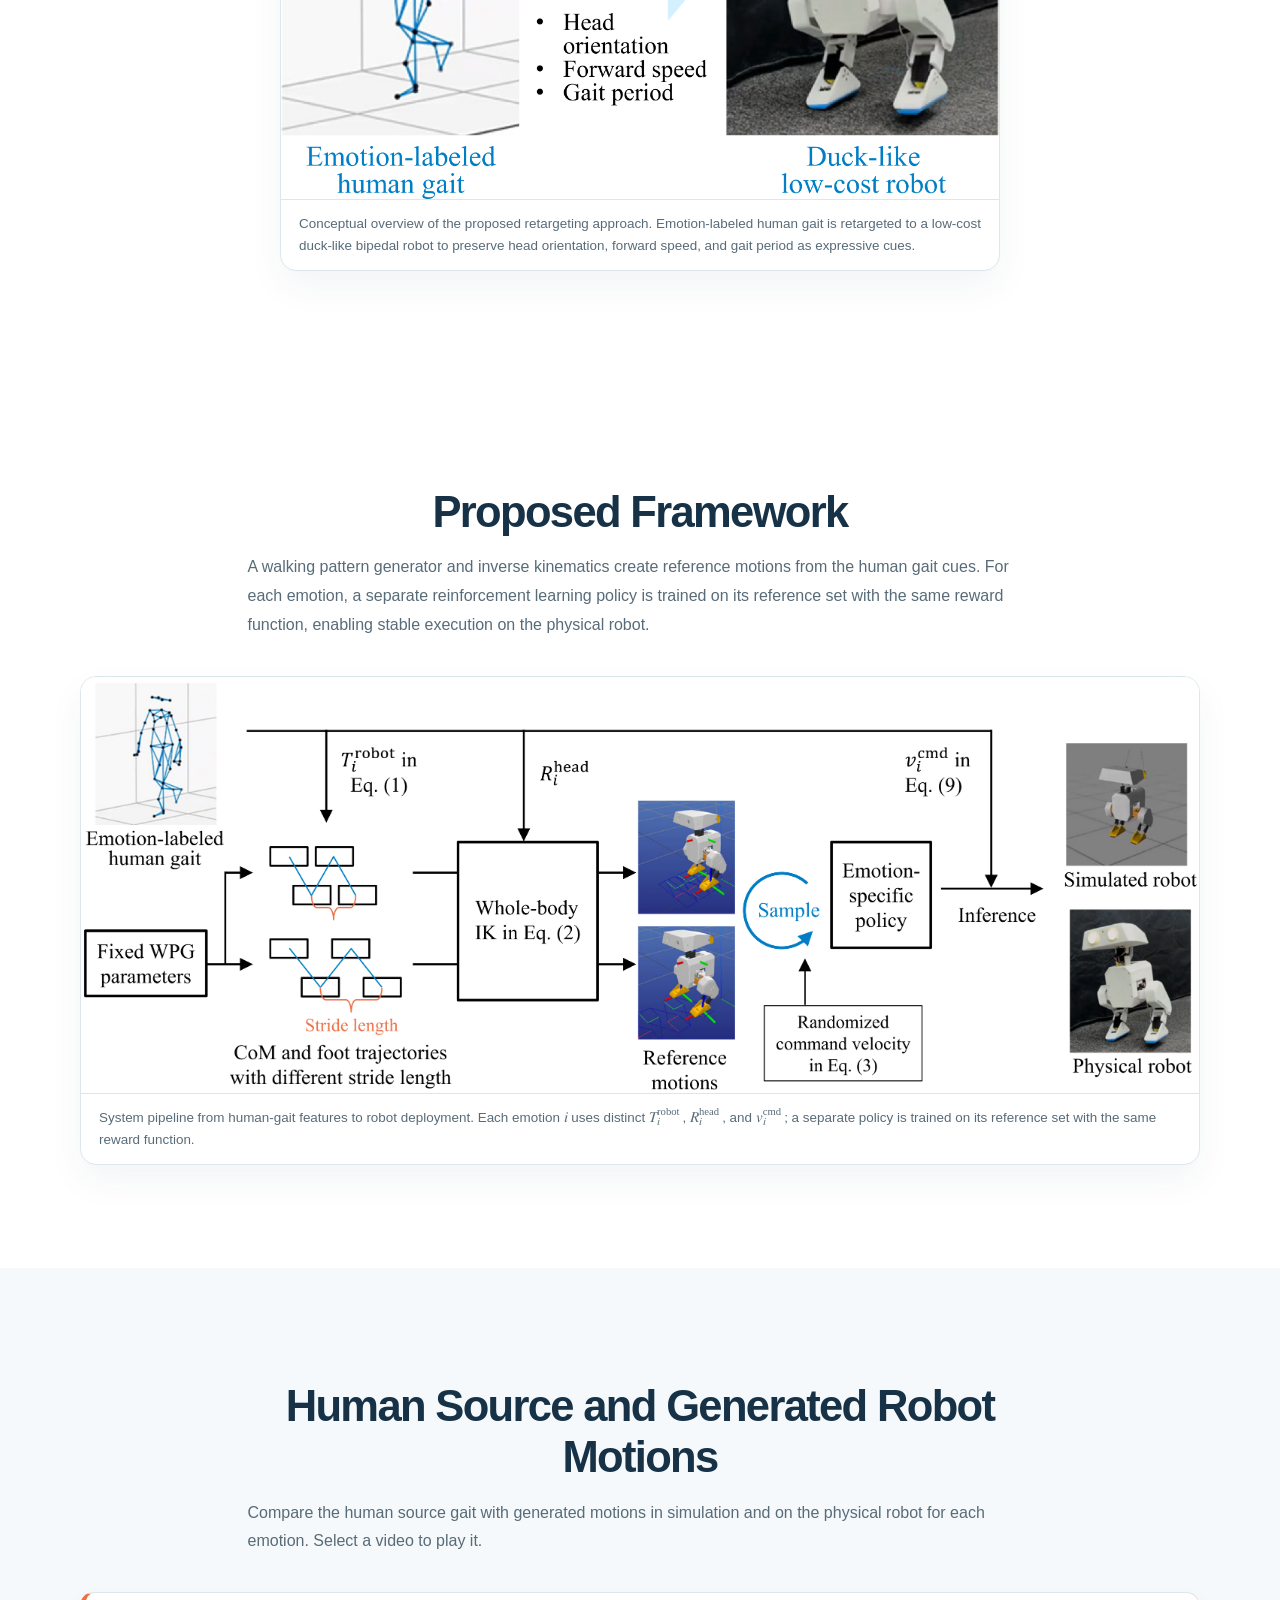
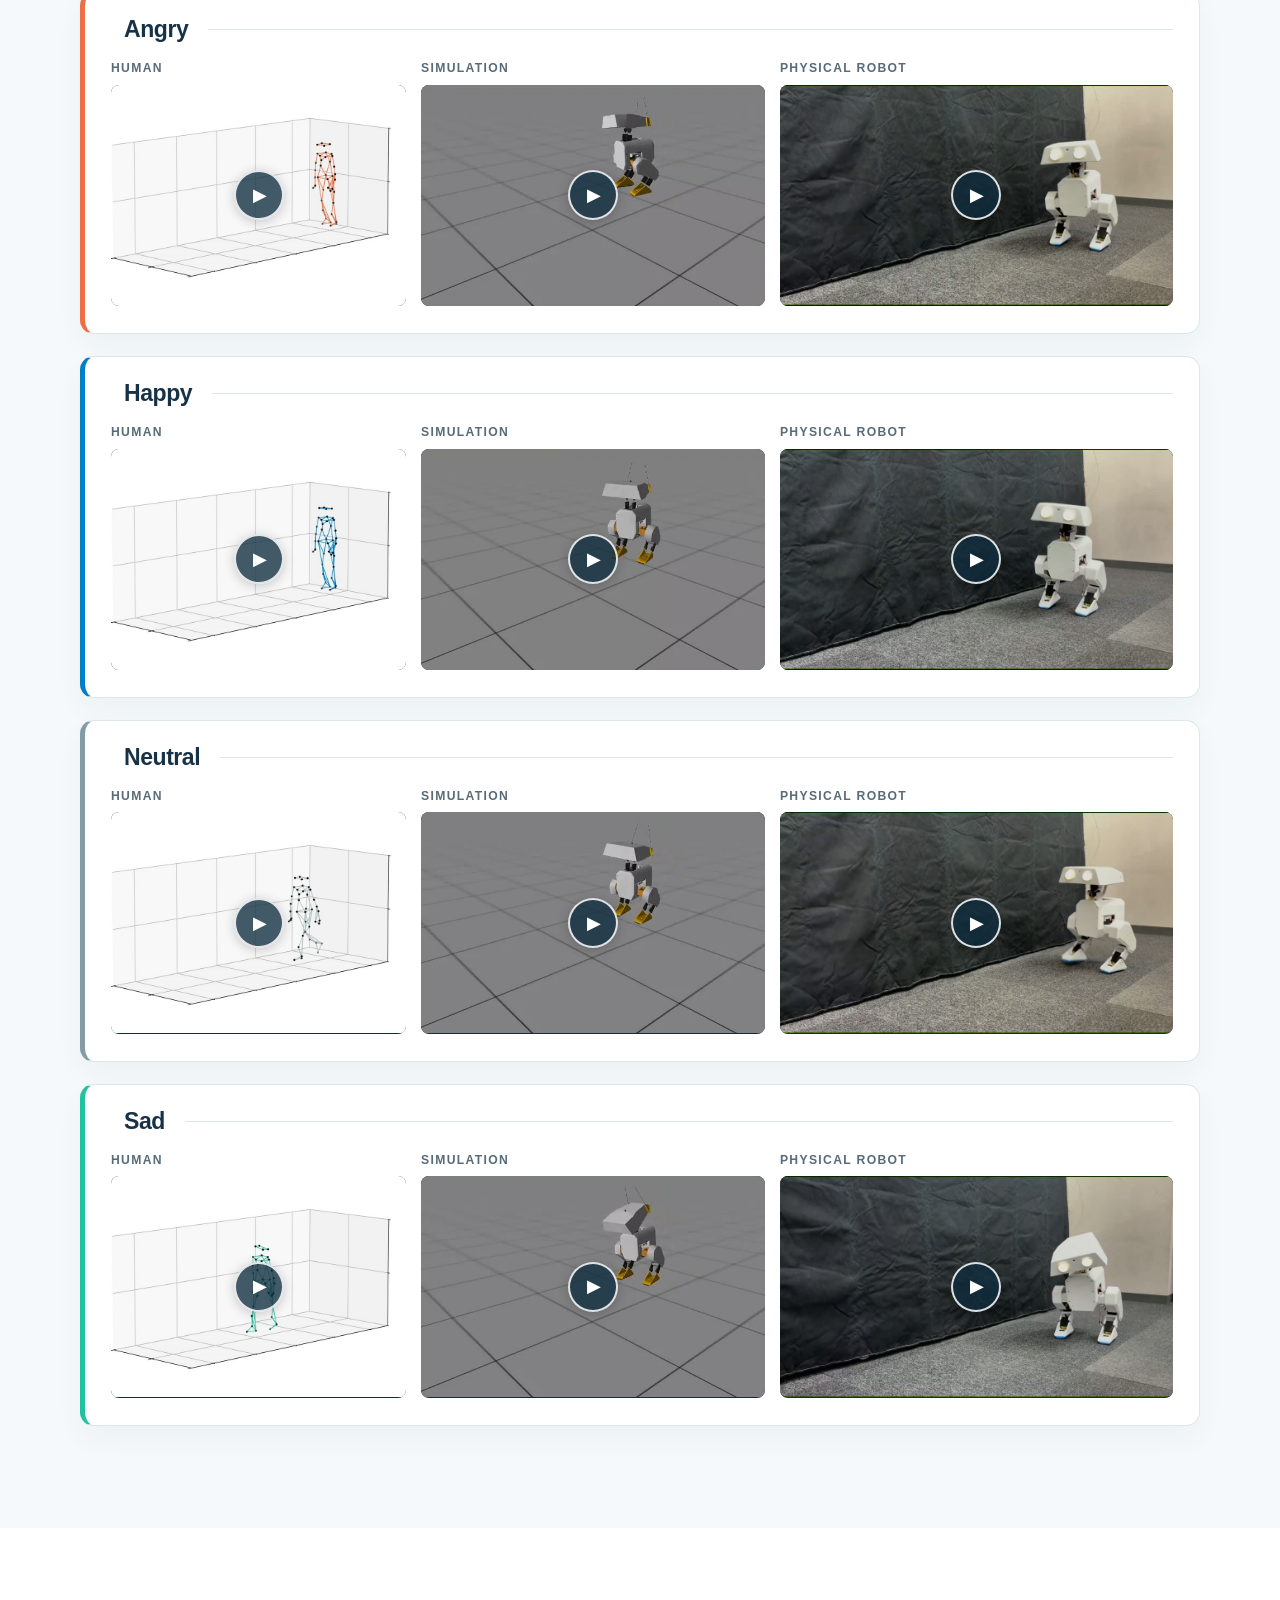
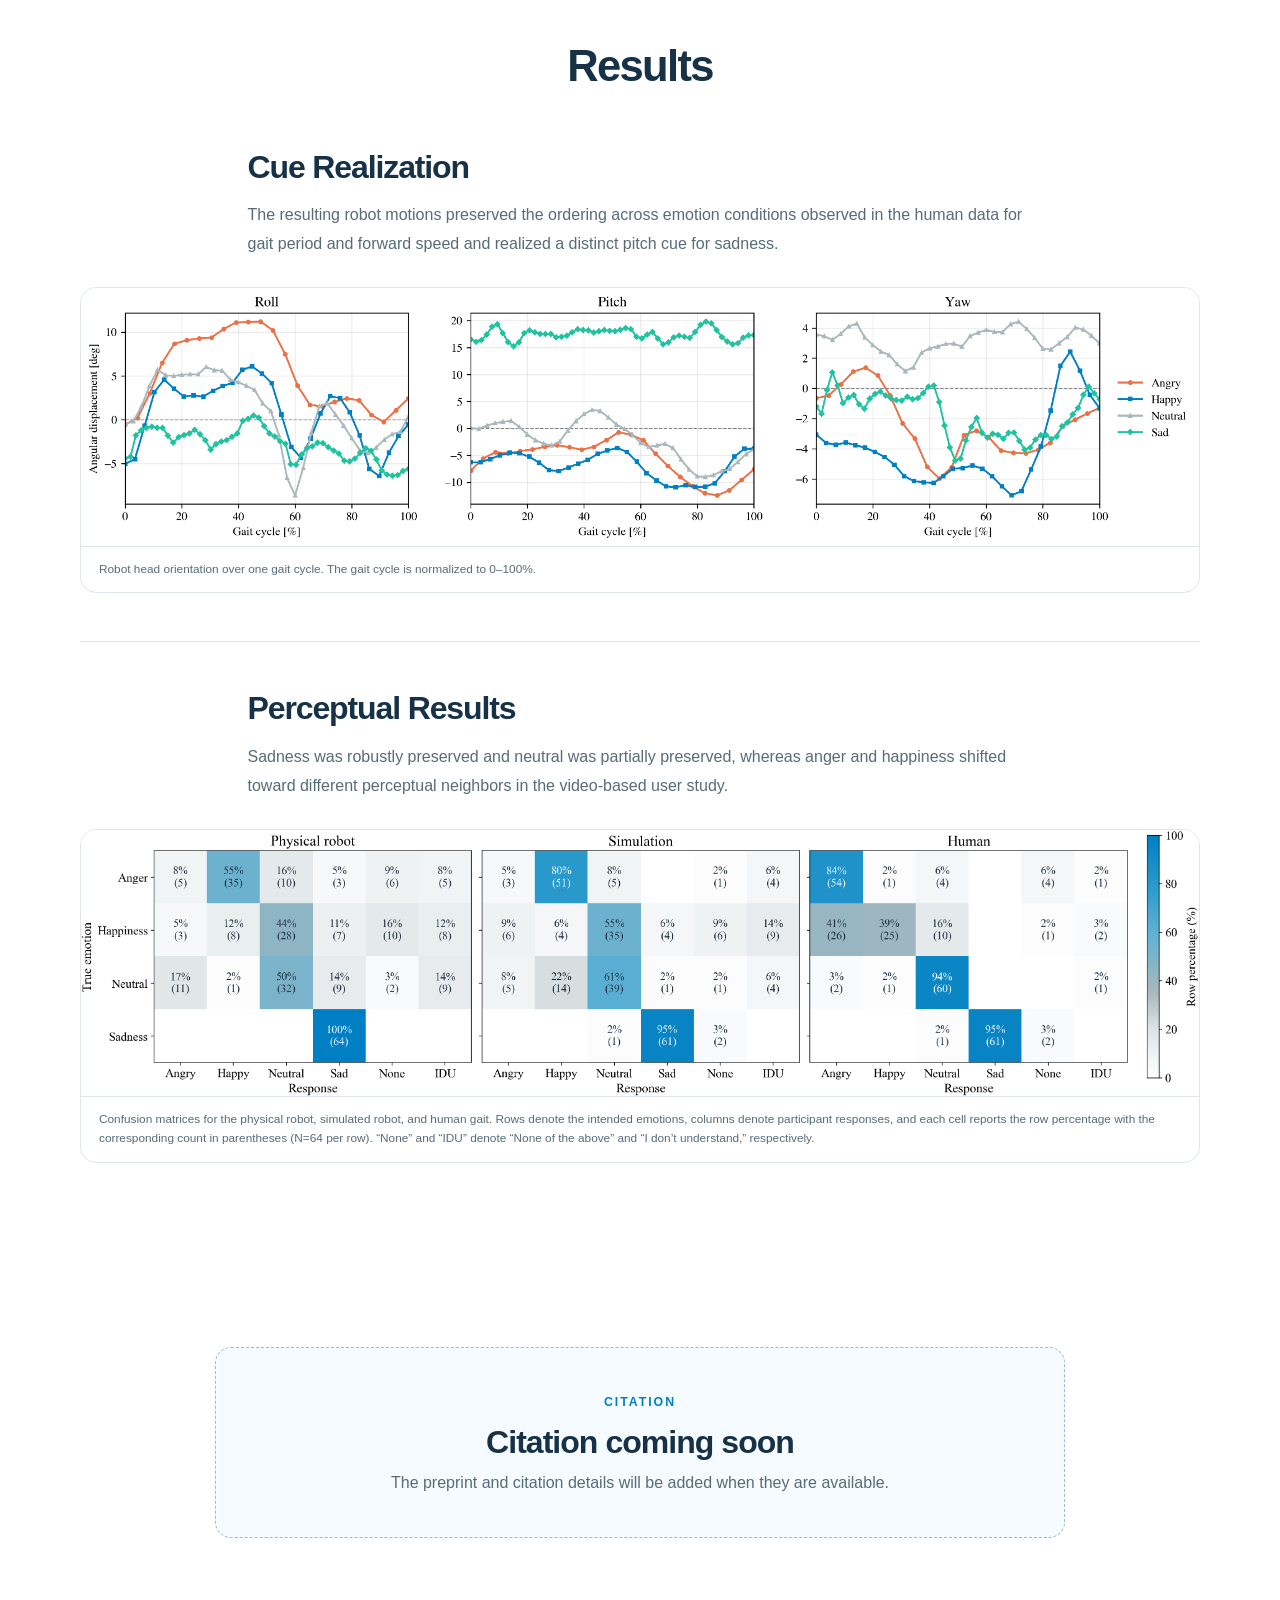
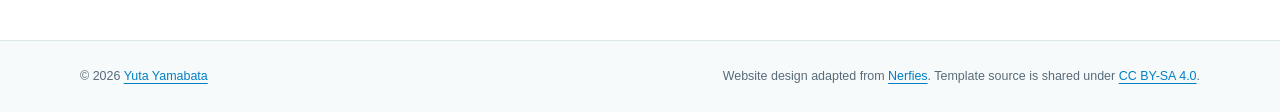
==== commit 297142d6: "emo-duckアプデしました" ====
--- a/emo-duck/index.html
+++ b/emo-duck/index.html
@@ -52,6 +52,12 @@
           <span class="action-pill unavailable" aria-disabled="true"><span class="pill-icon" aria-hidden="true">↗</span> Preprint <small>Coming soon</small></span>
           <span class="action-pill unavailable" aria-disabled="true"><span class="pill-icon" aria-hidden="true">▶</span> Video <small>Coming soon</small></span>
         </div>
+        <div class="hero-motion-grid" role="group" aria-label="Physical robot motions by emotion">
+          <div class="hero-motion emotion-angry"><video autoplay muted loop playsinline preload="metadata" poster="./static/images/video-posters/physical_angry.jpg" src="./static/videos/physical_angry.mp4" aria-label="Angry physical robot motion"></video><span class="hero-motion-label" aria-hidden="true">Angry</span></div>
+          <div class="hero-motion emotion-happy"><video autoplay muted loop playsinline preload="metadata" poster="./static/images/video-posters/physical_happy.jpg" src="./static/videos/physical_happy.mp4" aria-label="Happy physical robot motion"></video><span class="hero-motion-label" aria-hidden="true">Happy</span></div>
+          <div class="hero-motion emotion-neutral"><video autoplay muted loop playsinline preload="metadata" poster="./static/images/video-posters/physical_neutral.jpg" src="./static/videos/physical_neutral.mp4" aria-label="Neutral physical robot motion"></video><span class="hero-motion-label" aria-hidden="true">Neutral</span></div>
+          <div class="hero-motion emotion-sad"><video autoplay muted loop playsinline preload="metadata" poster="./static/images/video-posters/physical_sad.jpg" src="./static/videos/physical_sad.mp4" aria-label="Sad physical robot motion"></video><span class="hero-motion-label" aria-hidden="true">Sad</span></div>
+        </div>
       </div>
     </section>
 
@@ -68,7 +74,7 @@
       <div class="page-width narrow">
         <div class="section-heading centered">
           <h2 id="video-title">Video Overview</h2>
-          <p>A short project video will be available here after its YouTube release.</p>
+          <!-- <p>A short project video will be available here after its YouTube release.</p> -->
         </div>
         <!-- Replace this placeholder with a YouTube iframe when the video URL is available. -->
         <div class="video-placeholder" role="status" aria-label="Project video coming soon">
@@ -82,7 +88,7 @@
     <section class="section overview-section" id="overview" aria-labelledby="overview-title">
       <div class="page-width">
         <div class="section-heading centered">
-          <span class="section-index">OVERVIEW</span>
+          <!-- <span class="section-index">OVERVIEW</span> -->
           <h2 id="overview-title">Conceptual Overview</h2>
           <p>We explicitly preserve three gait features that are associated with perceived expressivity and transferable to the duck-like robot: head orientation, forward speed, and gait period.</p>
         </div>
@@ -98,7 +104,7 @@
     <section class="section approach-section" id="approach" aria-labelledby="approach-title">
       <div class="page-width">
         <div class="section-heading centered">
-          <span class="section-index">APPROACH</span>
+          <!-- <span class="section-index">APPROACH</span> -->
           <h2 id="approach-title">Proposed Framework</h2>
           <p>A walking pattern generator and inverse kinematics create reference motions from the human gait cues. For each emotion, a separate reinforcement learning policy is trained on its reference set with the same reward function, enabling stable execution on the physical robot.</p>
         </div>
@@ -116,45 +122,45 @@
     <section class="section motions-section" id="motions" aria-labelledby="motions-title">
       <div class="page-width">
         <div class="section-heading centered">
-          <span class="section-index">MOTIONS</span>
+          <!-- <span class="section-index">MOTIONS</span> -->
           <h2 id="motions-title">Human Source and Generated Robot Motions</h2>
           <p>Compare the human source gait with generated motions in simulation and on the physical robot for each emotion. Select a video to play it.</p>
         </div>
 
         <div class="emotion-list">
           <article class="emotion-card emotion-angry" aria-labelledby="angry-title">
-            <div class="emotion-heading"><span class="emotion-number">01</span><h3 id="angry-title">Angry</h3><span class="emotion-line" aria-hidden="true"></span></div>
-            <div class="motion-grid">
-              <div class="motion-item motion-four-three"><h4>Human</h4><div class="video-shell"><video controls preload="none" playsinline src="./static/videos/human_angry.mp4" aria-label="Angry human gait"></video><button class="video-start" type="button" aria-label="Play angry human gait"><span class="video-start-icon" aria-hidden="true">▶</span><span>Play video</span></button></div></div>
-              <div class="motion-item motion-four-three"><h4>Simulation</h4><div class="video-shell"><video controls preload="none" playsinline src="./static/videos/sim_angry.mp4" aria-label="Angry simulated robot gait"></video><button class="video-start" type="button" aria-label="Play angry simulated robot gait"><span class="video-start-icon" aria-hidden="true">▶</span><span>Play video</span></button></div></div>
-              <div class="motion-item"><h4>Physical robot</h4><div class="video-shell"><video controls preload="none" playsinline src="./static/videos/physical_angry.mp4" aria-label="Angry physical robot gait"></video><button class="video-start" type="button" aria-label="Play angry physical robot gait"><span class="video-start-icon" aria-hidden="true">▶</span><span>Play video</span></button></div></div>
+            <div class="emotion-heading"><span class="emotion-number"></span><h3 id="angry-title">Angry</h3><span class="emotion-line" aria-hidden="true"></span></div>
+            <div class="motion-grid">
+              <div class="motion-item motion-four-three"><h4>Human</h4><div class="video-shell"><video controls preload="none" playsinline poster="./static/images/video-posters/human_angry.jpg" src="./static/videos/human_angry.mp4" aria-label="Angry human gait"></video><button class="video-start" type="button" aria-label="Play angry human gait"><span class="video-start-icon" aria-hidden="true">▶</span><span>Play video</span></button></div></div>
+              <div class="motion-item motion-simulation"><h4>Simulation</h4><div class="video-shell"><video controls preload="none" playsinline poster="./static/images/video-posters/sim_angry.jpg" src="./static/videos/sim_angry.mp4" aria-label="Angry simulated robot gait"></video><button class="video-start" type="button" aria-label="Play angry simulated robot gait"><span class="video-start-icon" aria-hidden="true">▶</span><span>Play video</span></button></div></div>
+              <div class="motion-item"><h4>Physical robot</h4><div class="video-shell"><video controls preload="none" playsinline poster="./static/images/video-posters/physical_angry.jpg" src="./static/videos/physical_angry.mp4" aria-label="Angry physical robot gait"></video><button class="video-start" type="button" aria-label="Play angry physical robot gait"><span class="video-start-icon" aria-hidden="true">▶</span><span>Play video</span></button></div></div>
             </div>
           </article>
 
           <article class="emotion-card emotion-happy" aria-labelledby="happy-title">
-            <div class="emotion-heading"><span class="emotion-number">02</span><h3 id="happy-title">Happy</h3><span class="emotion-line" aria-hidden="true"></span></div>
-            <div class="motion-grid">
-              <div class="motion-item motion-four-three"><h4>Human</h4><div class="video-shell"><video controls preload="none" playsinline src="./static/videos/human_happy.mp4" aria-label="Happy human gait"></video><button class="video-start" type="button" aria-label="Play happy human gait"><span class="video-start-icon" aria-hidden="true">▶</span><span>Play video</span></button></div></div>
-              <div class="motion-item motion-four-three"><h4>Simulation</h4><div class="video-shell"><video controls preload="none" playsinline src="./static/videos/sim_happy.mp4" aria-label="Happy simulated robot gait"></video><button class="video-start" type="button" aria-label="Play happy simulated robot gait"><span class="video-start-icon" aria-hidden="true">▶</span><span>Play video</span></button></div></div>
-              <div class="motion-item"><h4>Physical robot</h4><div class="video-shell"><video controls preload="none" playsinline src="./static/videos/physical_happy.mp4" aria-label="Happy physical robot gait"></video><button class="video-start" type="button" aria-label="Play happy physical robot gait"><span class="video-start-icon" aria-hidden="true">▶</span><span>Play video</span></button></div></div>
+            <div class="emotion-heading"><span class="emotion-number"></span><h3 id="happy-title">Happy</h3><span class="emotion-line" aria-hidden="true"></span></div>
+            <div class="motion-grid">
+              <div class="motion-item motion-four-three"><h4>Human</h4><div class="video-shell"><video controls preload="none" playsinline poster="./static/images/video-posters/human_happy.jpg" src="./static/videos/human_happy.mp4" aria-label="Happy human gait"></video><button class="video-start" type="button" aria-label="Play happy human gait"><span class="video-start-icon" aria-hidden="true">▶</span><span>Play video</span></button></div></div>
+              <div class="motion-item motion-simulation"><h4>Simulation</h4><div class="video-shell"><video controls preload="none" playsinline poster="./static/images/video-posters/sim_happy.jpg" src="./static/videos/sim_happy.mp4" aria-label="Happy simulated robot gait"></video><button class="video-start" type="button" aria-label="Play happy simulated robot gait"><span class="video-start-icon" aria-hidden="true">▶</span><span>Play video</span></button></div></div>
+              <div class="motion-item"><h4>Physical robot</h4><div class="video-shell"><video controls preload="none" playsinline poster="./static/images/video-posters/physical_happy.jpg" src="./static/videos/physical_happy.mp4" aria-label="Happy physical robot gait"></video><button class="video-start" type="button" aria-label="Play happy physical robot gait"><span class="video-start-icon" aria-hidden="true">▶</span><span>Play video</span></button></div></div>
             </div>
           </article>
 
           <article class="emotion-card emotion-neutral" aria-labelledby="neutral-title">
-            <div class="emotion-heading"><span class="emotion-number">03</span><h3 id="neutral-title">Neutral</h3><span class="emotion-line" aria-hidden="true"></span></div>
-            <div class="motion-grid">
-              <div class="motion-item motion-four-three"><h4>Human</h4><div class="video-shell"><video controls preload="none" playsinline src="./static/videos/human_neutral.mp4" aria-label="Neutral human gait"></video><button class="video-start" type="button" aria-label="Play neutral human gait"><span class="video-start-icon" aria-hidden="true">▶</span><span>Play video</span></button></div></div>
-              <div class="motion-item motion-four-three"><h4>Simulation</h4><div class="video-shell"><video controls preload="none" playsinline src="./static/videos/sim_neutral.mp4" aria-label="Neutral simulated robot gait"></video><button class="video-start" type="button" aria-label="Play neutral simulated robot gait"><span class="video-start-icon" aria-hidden="true">▶</span><span>Play video</span></button></div></div>
-              <div class="motion-item"><h4>Physical robot</h4><div class="video-shell"><video controls preload="none" playsinline src="./static/videos/physical_neutral.mp4" aria-label="Neutral physical robot gait"></video><button class="video-start" type="button" aria-label="Play neutral physical robot gait"><span class="video-start-icon" aria-hidden="true">▶</span><span>Play video</span></button></div></div>
+            <div class="emotion-heading"><span class="emotion-number"></span><h3 id="neutral-title">Neutral</h3><span class="emotion-line" aria-hidden="true"></span></div>
+            <div class="motion-grid">
+              <div class="motion-item motion-four-three"><h4>Human</h4><div class="video-shell"><video controls preload="none" playsinline poster="./static/images/video-posters/human_neutral.jpg" src="./static/videos/human_neutral.mp4" aria-label="Neutral human gait"></video><button class="video-start" type="button" aria-label="Play neutral human gait"><span class="video-start-icon" aria-hidden="true">▶</span><span>Play video</span></button></div></div>
+              <div class="motion-item motion-simulation"><h4>Simulation</h4><div class="video-shell"><video controls preload="none" playsinline poster="./static/images/video-posters/sim_neutral.jpg" src="./static/videos/sim_neutral.mp4" aria-label="Neutral simulated robot gait"></video><button class="video-start" type="button" aria-label="Play neutral simulated robot gait"><span class="video-start-icon" aria-hidden="true">▶</span><span>Play video</span></button></div></div>
+              <div class="motion-item"><h4>Physical robot</h4><div class="video-shell"><video controls preload="none" playsinline poster="./static/images/video-posters/physical_neutral.jpg" src="./static/videos/physical_neutral.mp4" aria-label="Neutral physical robot gait"></video><button class="video-start" type="button" aria-label="Play neutral physical robot gait"><span class="video-start-icon" aria-hidden="true">▶</span><span>Play video</span></button></div></div>
             </div>
           </article>
 
           <article class="emotion-card emotion-sad" aria-labelledby="sad-title">
-            <div class="emotion-heading"><span class="emotion-number">04</span><h3 id="sad-title">Sad</h3><span class="emotion-line" aria-hidden="true"></span></div>
-            <div class="motion-grid">
-              <div class="motion-item motion-four-three"><h4>Human</h4><div class="video-shell"><video controls preload="none" playsinline src="./static/videos/human_sad.mp4" aria-label="Sad human gait"></video><button class="video-start" type="button" aria-label="Play sad human gait"><span class="video-start-icon" aria-hidden="true">▶</span><span>Play video</span></button></div></div>
-              <div class="motion-item motion-four-three"><h4>Simulation</h4><div class="video-shell"><video controls preload="none" playsinline src="./static/videos/sim_sad.mp4" aria-label="Sad simulated robot gait"></video><button class="video-start" type="button" aria-label="Play sad simulated robot gait"><span class="video-start-icon" aria-hidden="true">▶</span><span>Play video</span></button></div></div>
-              <div class="motion-item"><h4>Physical robot</h4><div class="video-shell"><video controls preload="none" playsinline src="./static/videos/physical_sad.mp4" aria-label="Sad physical robot gait"></video><button class="video-start" type="button" aria-label="Play sad physical robot gait"><span class="video-start-icon" aria-hidden="true">▶</span><span>Play video</span></button></div></div>
+            <div class="emotion-heading"><span class="emotion-number"></span><h3 id="sad-title">Sad</h3><span class="emotion-line" aria-hidden="true"></span></div>
+            <div class="motion-grid">
+              <div class="motion-item motion-four-three"><h4>Human</h4><div class="video-shell"><video controls preload="none" playsinline poster="./static/images/video-posters/human_sad.jpg" src="./static/videos/human_sad.mp4" aria-label="Sad human gait"></video><button class="video-start" type="button" aria-label="Play sad human gait"><span class="video-start-icon" aria-hidden="true">▶</span><span>Play video</span></button></div></div>
+              <div class="motion-item motion-simulation"><h4>Simulation</h4><div class="video-shell"><video controls preload="none" playsinline poster="./static/images/video-posters/sim_sad.jpg" src="./static/videos/sim_sad.mp4" aria-label="Sad simulated robot gait"></video><button class="video-start" type="button" aria-label="Play sad simulated robot gait"><span class="video-start-icon" aria-hidden="true">▶</span><span>Play video</span></button></div></div>
+              <div class="motion-item"><h4>Physical robot</h4><div class="video-shell"><video controls preload="none" playsinline poster="./static/images/video-posters/physical_sad.jpg" src="./static/videos/physical_sad.mp4" aria-label="Sad physical robot gait"></video><button class="video-start" type="button" aria-label="Play sad physical robot gait"><span class="video-start-icon" aria-hidden="true">▶</span><span>Play video</span></button></div></div>
             </div>
           </article>
         </div>
--- a/emo-duck/static/css/index.css
+++ b/emo-duck/static/css/index.css
@@ -63,6 +63,15 @@
 .action-pill small { margin-left: auto; color: #607380; font-size: .68rem; font-weight: 700; }
 .pill-icon { font-size: .85rem; }
 .unavailable { cursor: default; }
+.hero-motion-grid { display: grid; grid-template-columns: repeat(2, minmax(0, 1fr)); gap: 16px; margin: 46px auto 0; }
+.hero-motion { position: relative; overflow: hidden; aspect-ratio: 119 / 67; border-radius: 10px; background: #e3e9ec; }
+.hero-motion video { width: 100%; height: 100%; object-fit: cover; }
+.hero-motion-label { position: absolute; top: 0; left: 0; z-index: 1; padding: 7px 16px 8px 12px; border-left: 5px solid var(--emotion); background: rgba(255,255,255,.96); color: var(--ink); font-size: clamp(1rem, 1.8vw, 1.25rem); font-weight: 750; line-height: 1.2; }
+.hero-motion.emotion-angry .hero-motion-label { color: #b44824; }
+.hero-motion.emotion-happy .hero-motion-label { color: #006394; }
+.hero-motion.emotion-neutral { --emotion: var(--gray); }
+.hero-motion.emotion-neutral .hero-motion-label { color: #536c74; }
+.hero-motion.emotion-sad .hero-motion-label { color: #087a61; }
 
 .section { padding: clamp(68px, 8vw, 108px) 0; }
 .section-heading { margin-bottom: 36px; }
@@ -96,18 +105,20 @@
 .emotion-number { color: var(--emotion); font-size: .76rem; font-weight: 800; letter-spacing: .14em; }
 .emotion-heading h3 { margin: 0; font-size: 1.44rem; letter-spacing: -.02em; }
 .emotion-line { flex: 1; height: 1px; margin-left: 7px; background: var(--line); }
-.motion-grid { display: grid; grid-template-columns: minmax(0, 3fr) minmax(0, 3fr) minmax(0, 4fr); gap: 15px; }
+.motion-grid { display: grid; grid-template-columns: minmax(0, 1.333333fr) minmax(0, 1.553398fr) minmax(0, 1.776119fr); gap: 15px; }
 .motion-item { min-width: 0; }
 .motion-item h4 { margin: 0 0 9px; color: var(--muted); font-size: .76rem; font-weight: 800; letter-spacing: .11em; text-transform: uppercase; }
-.video-shell { position: relative; overflow: hidden; aspect-ratio: 16 / 9; border-radius: 8px; background: #142b3c; }
+.video-shell { position: relative; overflow: hidden; aspect-ratio: 119 / 67; border-radius: 8px; background: #142b3c; }
 .motion-four-three .video-shell { aspect-ratio: 4 / 3; }
+.motion-simulation .video-shell { aspect-ratio: 160 / 103; }
 .motion-item video { width: 100%; height: 100%; background: #142b3c; object-fit: contain; }
+.motion-simulation video { object-fit: cover; object-position: center bottom; }
 .video-start { display: none; }
-.video-enhanced .video-shell:not(.is-playing) video { visibility: hidden; }
-.video-enhanced .video-shell:not(.is-playing) .video-start { position: absolute; inset: 0; display: flex; flex-direction: column; align-items: center; justify-content: center; gap: 12px; width: 100%; border: 0; border-top: 3px solid var(--emotion); background: radial-gradient(circle at 50% 35%, #1a4560, #102a3d 75%); color: white; cursor: pointer; font-size: .85rem; font-weight: 700; letter-spacing: .04em; }
-.video-enhanced .video-start:hover { background: radial-gradient(circle at 50% 35%, #245c7a, #10324a 75%); }
+.video-enhanced .video-shell:not(.is-playing) .video-start { position: absolute; inset: 0; display: flex; align-items: center; justify-content: center; width: 100%; border: 0; background: transparent; cursor: pointer; }
+.video-enhanced .video-start:hover { background: rgba(8,36,54,.08); }
 .video-enhanced .video-start:focus-visible { outline: 3px solid var(--yellow); outline-offset: -5px; }
-.video-start-icon { display: grid; place-items: center; width: 50px; height: 50px; padding-left: 2px; border: 2px solid rgba(255,255,255,.75); border-radius: 50%; color: var(--yellow); font-size: 1.1rem; }
+.video-enhanced .video-start > span:last-child { display: none; }
+.video-start-icon { display: grid; place-items: center; width: 50px; height: 50px; padding-left: 2px; border: 2px solid rgba(255,255,255,.85); border-radius: 50%; background: rgba(15,44,62,.78); box-shadow: 0 2px 12px rgba(0,0,0,.2); color: white; font-size: 1.1rem; }
 
 .results-section { background: white; }
 .result-block { padding: 20px 0 48px; }
@@ -142,6 +153,7 @@
   .hero h1 { font-size: clamp(1.9rem, 7.8vw, 2.2rem); }
   .affiliations { flex-direction: column; gap: 0; }
   .partner-logos { grid-template-columns: repeat(2, minmax(0, 1fr)); gap: 17px 14px; padding: 18px 14px; }
+  .hero-motion-grid { grid-template-columns: 1fr; gap: 14px; margin-top: 34px; }
   .motion-grid { grid-template-columns: 1fr; gap: 18px; }
   .emotion-card { padding: 19px 17px 22px; }
   .paper-figure figcaption { padding: 11px 13px; }
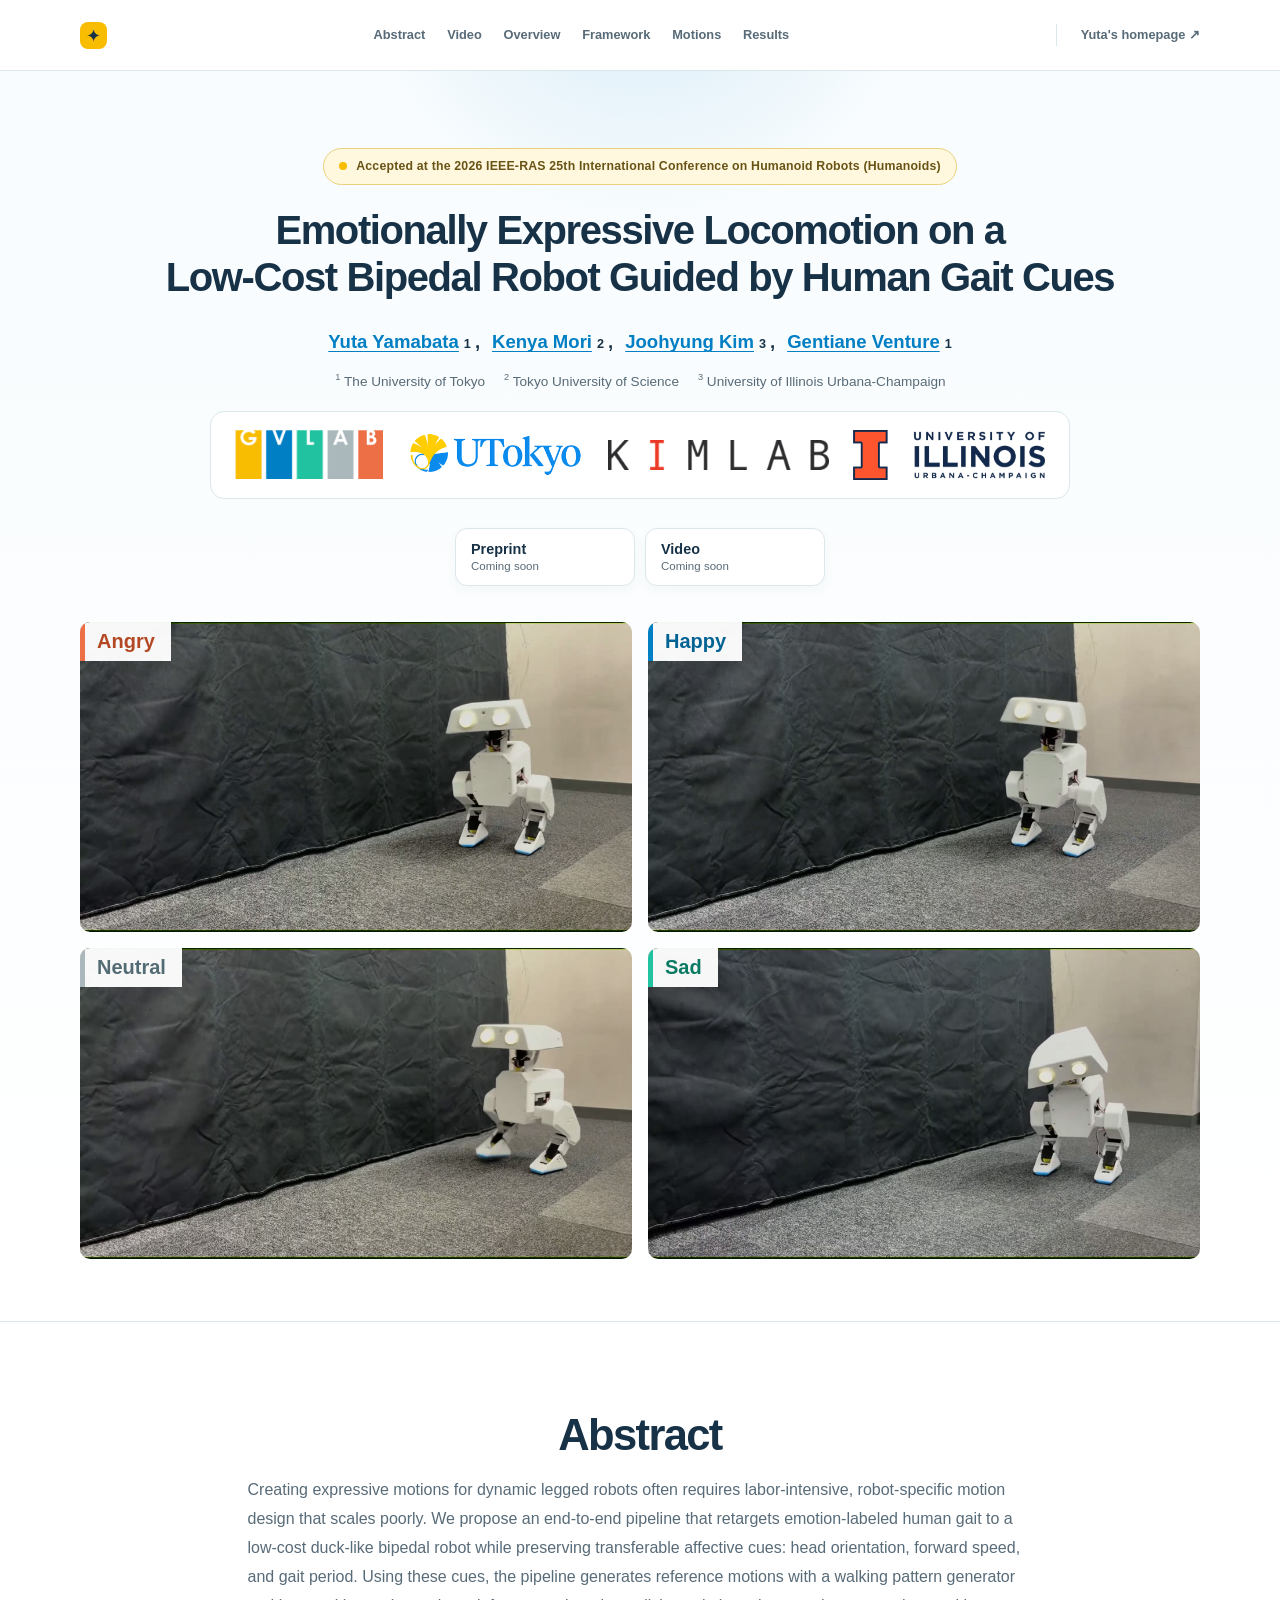
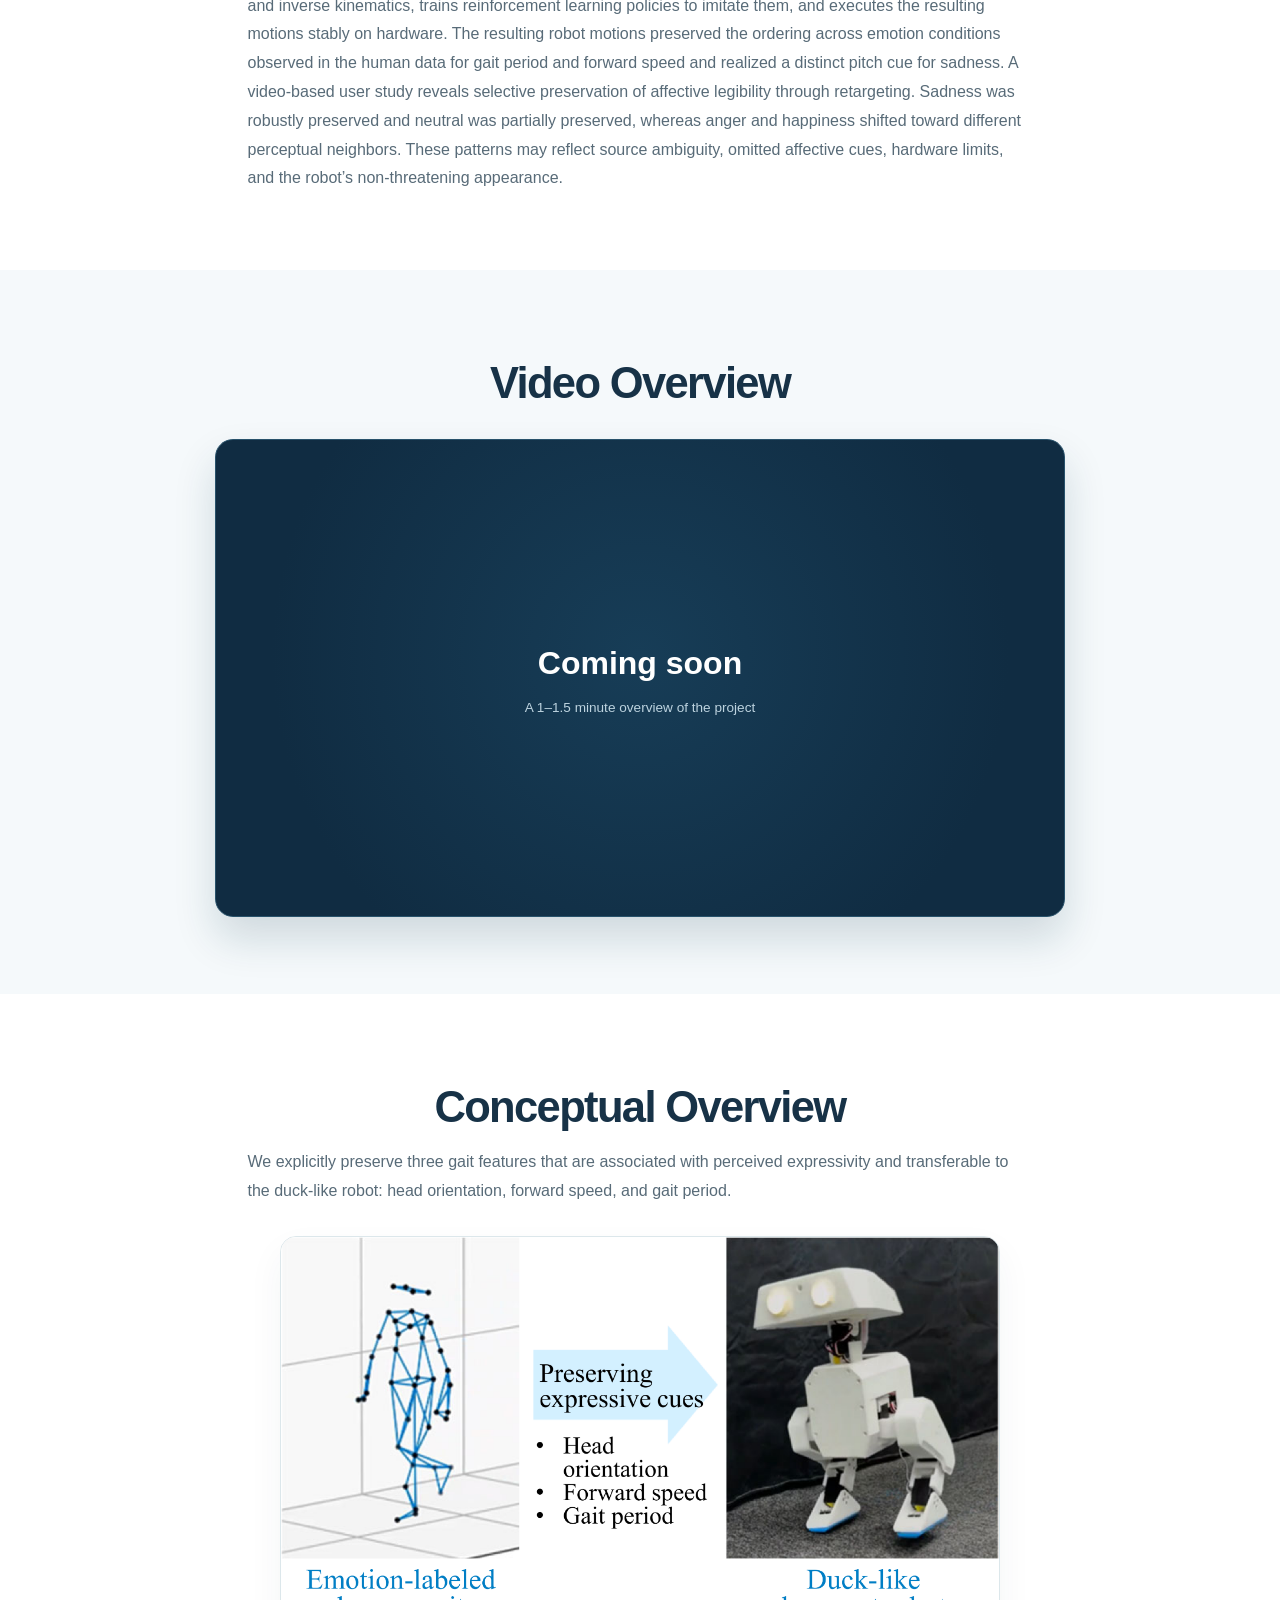
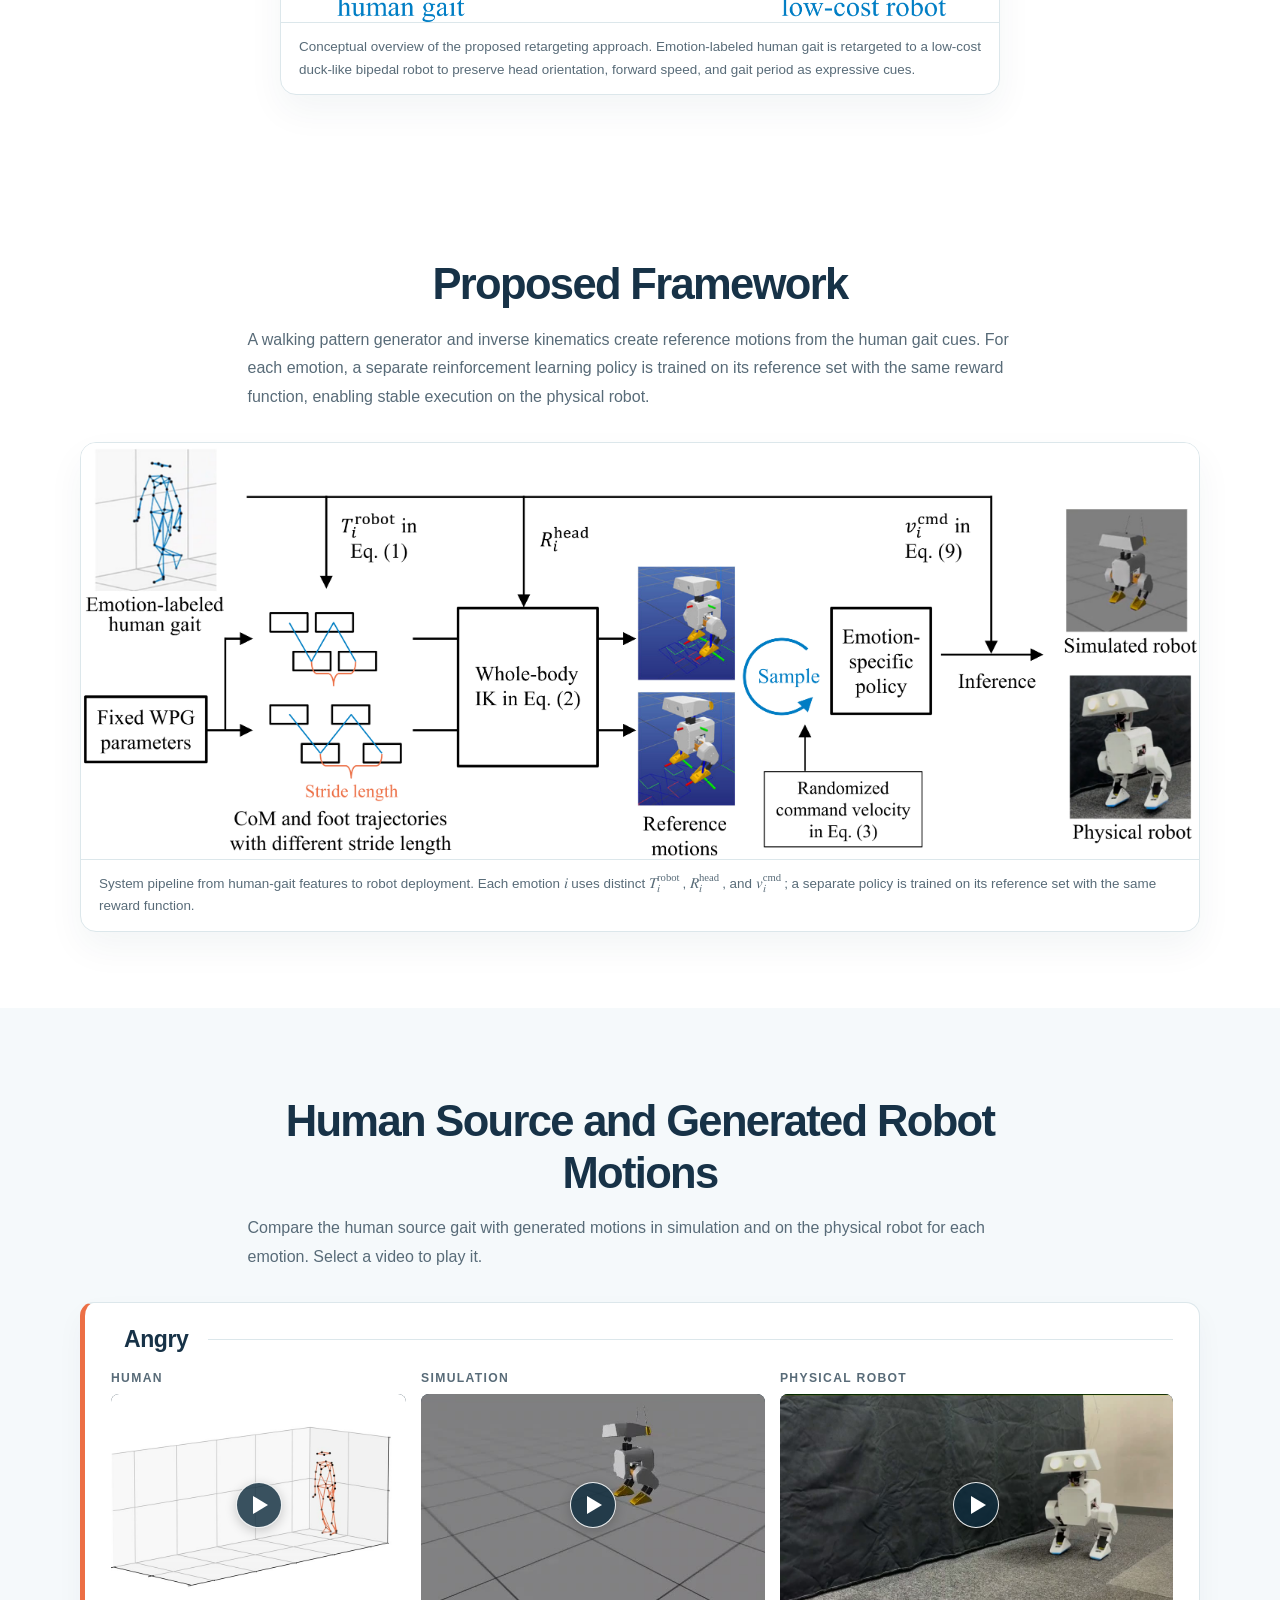
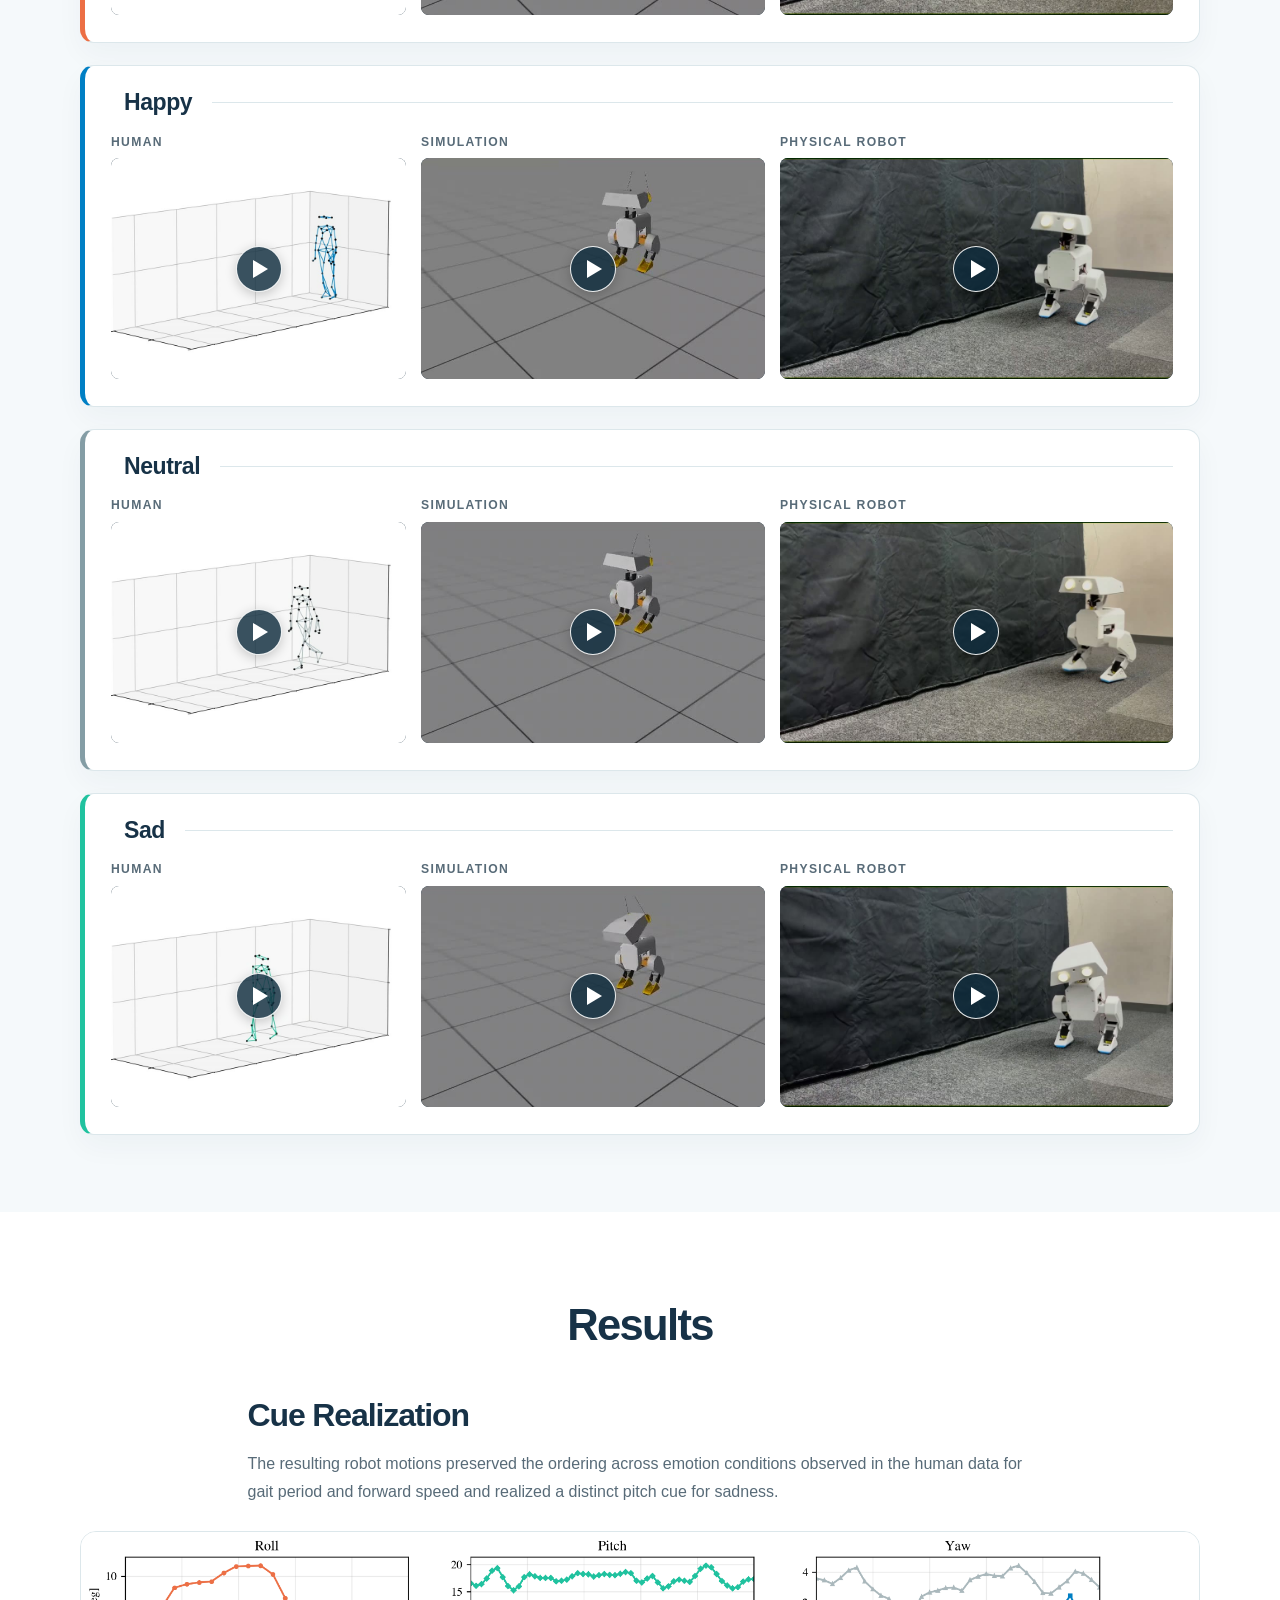
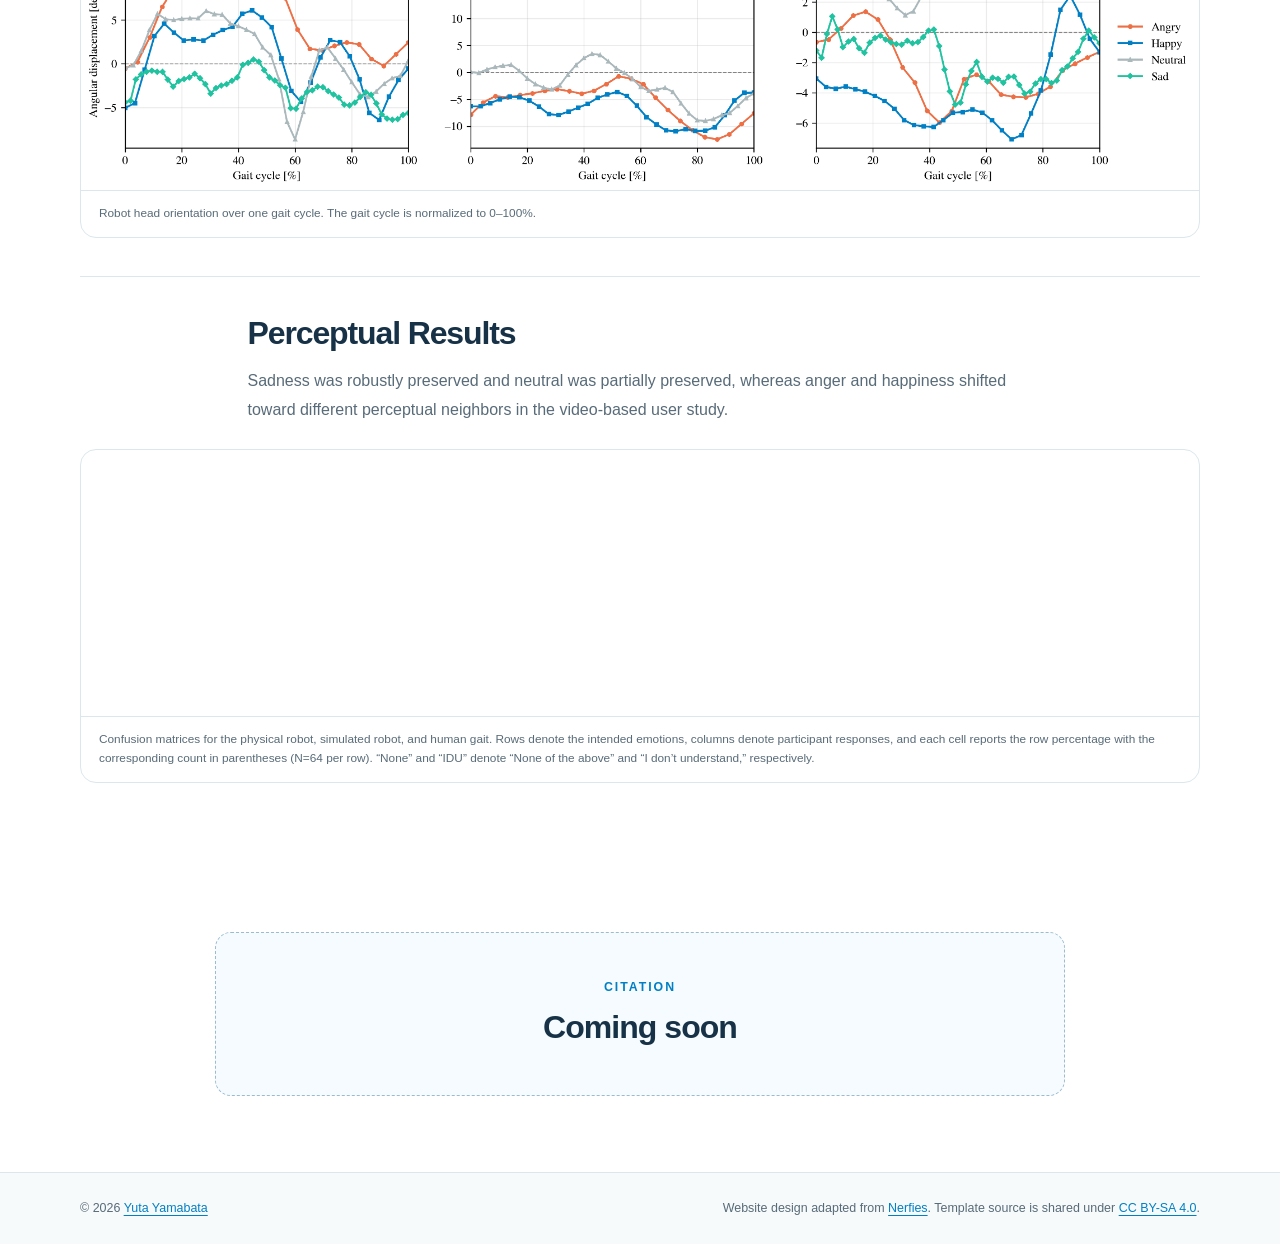
==== commit edf94023: "ダサいボタンと文字を変更" ====
--- a/emo-duck/index.html
+++ b/emo-duck/index.html
@@ -48,9 +48,9 @@
           <a class="partner-logo partner-logo-kimlab" href="https://publish.illinois.edu/kimlab2020/" aria-label="KIMLAB website"><img src="./static/images/affiliations/kimlab.png" alt="KIMLAB" width="293" height="39"></a>
           <span class="partner-logo partner-logo-uiuc"><img src="./static/images/affiliations/uiuc.png" alt="University of Illinois Urbana-Champaign" width="579" height="150"></span>
         </div>
-        <div class="hero-actions" aria-label="Research links">
-          <span class="action-pill unavailable" aria-disabled="true"><span class="pill-icon" aria-hidden="true">↗</span> Preprint <small>Coming soon</small></span>
-          <span class="action-pill unavailable" aria-disabled="true"><span class="pill-icon" aria-hidden="true">▶</span> Video <small>Coming soon</small></span>
+        <div class="hero-actions" role="group" aria-label="Research materials availability">
+          <span class="action-pill unavailable"><span class="action-name">Preprint</span><small>Coming soon</small></span>
+          <span class="action-pill unavailable"><span class="action-name">Video</span><small>Coming soon</small></span>
         </div>
         <div class="hero-motion-grid" role="group" aria-label="Physical robot motions by emotion">
           <div class="hero-motion emotion-angry"><video autoplay muted loop playsinline preload="metadata" poster="./static/images/video-posters/physical_angry.jpg" src="./static/videos/physical_angry.mp4" aria-label="Angry physical robot motion"></video><span class="hero-motion-label" aria-hidden="true">Angry</span></div>
@@ -78,8 +78,7 @@
         </div>
         <!-- Replace this placeholder with a YouTube iframe when the video URL is available. -->
         <div class="video-placeholder" role="status" aria-label="Project video coming soon">
-          <span class="placeholder-play" aria-hidden="true">▶</span>
-          <strong>Video coming soon</strong>
+          <strong>Coming soon</strong>
           <span>A 1–1.5 minute overview of the project</span>
         </div>
       </div>
@@ -131,36 +130,36 @@
           <article class="emotion-card emotion-angry" aria-labelledby="angry-title">
             <div class="emotion-heading"><span class="emotion-number"></span><h3 id="angry-title">Angry</h3><span class="emotion-line" aria-hidden="true"></span></div>
             <div class="motion-grid">
-              <div class="motion-item motion-four-three"><h4>Human</h4><div class="video-shell"><video controls preload="none" playsinline poster="./static/images/video-posters/human_angry.jpg" src="./static/videos/human_angry.mp4" aria-label="Angry human gait"></video><button class="video-start" type="button" aria-label="Play angry human gait"><span class="video-start-icon" aria-hidden="true">▶</span><span>Play video</span></button></div></div>
-              <div class="motion-item motion-simulation"><h4>Simulation</h4><div class="video-shell"><video controls preload="none" playsinline poster="./static/images/video-posters/sim_angry.jpg" src="./static/videos/sim_angry.mp4" aria-label="Angry simulated robot gait"></video><button class="video-start" type="button" aria-label="Play angry simulated robot gait"><span class="video-start-icon" aria-hidden="true">▶</span><span>Play video</span></button></div></div>
-              <div class="motion-item"><h4>Physical robot</h4><div class="video-shell"><video controls preload="none" playsinline poster="./static/images/video-posters/physical_angry.jpg" src="./static/videos/physical_angry.mp4" aria-label="Angry physical robot gait"></video><button class="video-start" type="button" aria-label="Play angry physical robot gait"><span class="video-start-icon" aria-hidden="true">▶</span><span>Play video</span></button></div></div>
+              <div class="motion-item motion-four-three"><h4>Human</h4><div class="video-shell"><video controls preload="none" playsinline poster="./static/images/video-posters/human_angry.jpg" src="./static/videos/human_angry.mp4" aria-label="Angry human gait"></video><button class="video-start" type="button" aria-label="Play angry human gait"><span class="video-start-icon" aria-hidden="true"></span><span>Play video</span></button></div></div>
+              <div class="motion-item motion-simulation"><h4>Simulation</h4><div class="video-shell"><video controls preload="none" playsinline poster="./static/images/video-posters/sim_angry.jpg" src="./static/videos/sim_angry.mp4" aria-label="Angry simulated robot gait"></video><button class="video-start" type="button" aria-label="Play angry simulated robot gait"><span class="video-start-icon" aria-hidden="true"></span><span>Play video</span></button></div></div>
+              <div class="motion-item"><h4>Physical robot</h4><div class="video-shell"><video controls preload="none" playsinline poster="./static/images/video-posters/physical_angry.jpg" src="./static/videos/physical_angry.mp4" aria-label="Angry physical robot gait"></video><button class="video-start" type="button" aria-label="Play angry physical robot gait"><span class="video-start-icon" aria-hidden="true"></span><span>Play video</span></button></div></div>
             </div>
           </article>
 
           <article class="emotion-card emotion-happy" aria-labelledby="happy-title">
             <div class="emotion-heading"><span class="emotion-number"></span><h3 id="happy-title">Happy</h3><span class="emotion-line" aria-hidden="true"></span></div>
             <div class="motion-grid">
-              <div class="motion-item motion-four-three"><h4>Human</h4><div class="video-shell"><video controls preload="none" playsinline poster="./static/images/video-posters/human_happy.jpg" src="./static/videos/human_happy.mp4" aria-label="Happy human gait"></video><button class="video-start" type="button" aria-label="Play happy human gait"><span class="video-start-icon" aria-hidden="true">▶</span><span>Play video</span></button></div></div>
-              <div class="motion-item motion-simulation"><h4>Simulation</h4><div class="video-shell"><video controls preload="none" playsinline poster="./static/images/video-posters/sim_happy.jpg" src="./static/videos/sim_happy.mp4" aria-label="Happy simulated robot gait"></video><button class="video-start" type="button" aria-label="Play happy simulated robot gait"><span class="video-start-icon" aria-hidden="true">▶</span><span>Play video</span></button></div></div>
-              <div class="motion-item"><h4>Physical robot</h4><div class="video-shell"><video controls preload="none" playsinline poster="./static/images/video-posters/physical_happy.jpg" src="./static/videos/physical_happy.mp4" aria-label="Happy physical robot gait"></video><button class="video-start" type="button" aria-label="Play happy physical robot gait"><span class="video-start-icon" aria-hidden="true">▶</span><span>Play video</span></button></div></div>
+              <div class="motion-item motion-four-three"><h4>Human</h4><div class="video-shell"><video controls preload="none" playsinline poster="./static/images/video-posters/human_happy.jpg" src="./static/videos/human_happy.mp4" aria-label="Happy human gait"></video><button class="video-start" type="button" aria-label="Play happy human gait"><span class="video-start-icon" aria-hidden="true"></span><span>Play video</span></button></div></div>
+              <div class="motion-item motion-simulation"><h4>Simulation</h4><div class="video-shell"><video controls preload="none" playsinline poster="./static/images/video-posters/sim_happy.jpg" src="./static/videos/sim_happy.mp4" aria-label="Happy simulated robot gait"></video><button class="video-start" type="button" aria-label="Play happy simulated robot gait"><span class="video-start-icon" aria-hidden="true"></span><span>Play video</span></button></div></div>
+              <div class="motion-item"><h4>Physical robot</h4><div class="video-shell"><video controls preload="none" playsinline poster="./static/images/video-posters/physical_happy.jpg" src="./static/videos/physical_happy.mp4" aria-label="Happy physical robot gait"></video><button class="video-start" type="button" aria-label="Play happy physical robot gait"><span class="video-start-icon" aria-hidden="true"></span><span>Play video</span></button></div></div>
             </div>
           </article>
 
           <article class="emotion-card emotion-neutral" aria-labelledby="neutral-title">
             <div class="emotion-heading"><span class="emotion-number"></span><h3 id="neutral-title">Neutral</h3><span class="emotion-line" aria-hidden="true"></span></div>
             <div class="motion-grid">
-              <div class="motion-item motion-four-three"><h4>Human</h4><div class="video-shell"><video controls preload="none" playsinline poster="./static/images/video-posters/human_neutral.jpg" src="./static/videos/human_neutral.mp4" aria-label="Neutral human gait"></video><button class="video-start" type="button" aria-label="Play neutral human gait"><span class="video-start-icon" aria-hidden="true">▶</span><span>Play video</span></button></div></div>
-              <div class="motion-item motion-simulation"><h4>Simulation</h4><div class="video-shell"><video controls preload="none" playsinline poster="./static/images/video-posters/sim_neutral.jpg" src="./static/videos/sim_neutral.mp4" aria-label="Neutral simulated robot gait"></video><button class="video-start" type="button" aria-label="Play neutral simulated robot gait"><span class="video-start-icon" aria-hidden="true">▶</span><span>Play video</span></button></div></div>
-              <div class="motion-item"><h4>Physical robot</h4><div class="video-shell"><video controls preload="none" playsinline poster="./static/images/video-posters/physical_neutral.jpg" src="./static/videos/physical_neutral.mp4" aria-label="Neutral physical robot gait"></video><button class="video-start" type="button" aria-label="Play neutral physical robot gait"><span class="video-start-icon" aria-hidden="true">▶</span><span>Play video</span></button></div></div>
+              <div class="motion-item motion-four-three"><h4>Human</h4><div class="video-shell"><video controls preload="none" playsinline poster="./static/images/video-posters/human_neutral.jpg" src="./static/videos/human_neutral.mp4" aria-label="Neutral human gait"></video><button class="video-start" type="button" aria-label="Play neutral human gait"><span class="video-start-icon" aria-hidden="true"></span><span>Play video</span></button></div></div>
+              <div class="motion-item motion-simulation"><h4>Simulation</h4><div class="video-shell"><video controls preload="none" playsinline poster="./static/images/video-posters/sim_neutral.jpg" src="./static/videos/sim_neutral.mp4" aria-label="Neutral simulated robot gait"></video><button class="video-start" type="button" aria-label="Play neutral simulated robot gait"><span class="video-start-icon" aria-hidden="true"></span><span>Play video</span></button></div></div>
+              <div class="motion-item"><h4>Physical robot</h4><div class="video-shell"><video controls preload="none" playsinline poster="./static/images/video-posters/physical_neutral.jpg" src="./static/videos/physical_neutral.mp4" aria-label="Neutral physical robot gait"></video><button class="video-start" type="button" aria-label="Play neutral physical robot gait"><span class="video-start-icon" aria-hidden="true"></span><span>Play video</span></button></div></div>
             </div>
           </article>
 
           <article class="emotion-card emotion-sad" aria-labelledby="sad-title">
             <div class="emotion-heading"><span class="emotion-number"></span><h3 id="sad-title">Sad</h3><span class="emotion-line" aria-hidden="true"></span></div>
             <div class="motion-grid">
-              <div class="motion-item motion-four-three"><h4>Human</h4><div class="video-shell"><video controls preload="none" playsinline poster="./static/images/video-posters/human_sad.jpg" src="./static/videos/human_sad.mp4" aria-label="Sad human gait"></video><button class="video-start" type="button" aria-label="Play sad human gait"><span class="video-start-icon" aria-hidden="true">▶</span><span>Play video</span></button></div></div>
-              <div class="motion-item motion-simulation"><h4>Simulation</h4><div class="video-shell"><video controls preload="none" playsinline poster="./static/images/video-posters/sim_sad.jpg" src="./static/videos/sim_sad.mp4" aria-label="Sad simulated robot gait"></video><button class="video-start" type="button" aria-label="Play sad simulated robot gait"><span class="video-start-icon" aria-hidden="true">▶</span><span>Play video</span></button></div></div>
-              <div class="motion-item"><h4>Physical robot</h4><div class="video-shell"><video controls preload="none" playsinline poster="./static/images/video-posters/physical_sad.jpg" src="./static/videos/physical_sad.mp4" aria-label="Sad physical robot gait"></video><button class="video-start" type="button" aria-label="Play sad physical robot gait"><span class="video-start-icon" aria-hidden="true">▶</span><span>Play video</span></button></div></div>
+              <div class="motion-item motion-four-three"><h4>Human</h4><div class="video-shell"><video controls preload="none" playsinline poster="./static/images/video-posters/human_sad.jpg" src="./static/videos/human_sad.mp4" aria-label="Sad human gait"></video><button class="video-start" type="button" aria-label="Play sad human gait"><span class="video-start-icon" aria-hidden="true"></span><span>Play video</span></button></div></div>
+              <div class="motion-item motion-simulation"><h4>Simulation</h4><div class="video-shell"><video controls preload="none" playsinline poster="./static/images/video-posters/sim_sad.jpg" src="./static/videos/sim_sad.mp4" aria-label="Sad simulated robot gait"></video><button class="video-start" type="button" aria-label="Play sad simulated robot gait"><span class="video-start-icon" aria-hidden="true"></span><span>Play video</span></button></div></div>
+              <div class="motion-item"><h4>Physical robot</h4><div class="video-shell"><video controls preload="none" playsinline poster="./static/images/video-posters/physical_sad.jpg" src="./static/videos/physical_sad.mp4" aria-label="Sad physical robot gait"></video><button class="video-start" type="button" aria-label="Play sad physical robot gait"><span class="video-start-icon" aria-hidden="true"></span><span>Play video</span></button></div></div>
             </div>
           </article>
         </div>
@@ -195,8 +194,7 @@
       <div class="page-width narrow">
         <div class="citation-card">
           <span class="section-index">CITATION</span>
-          <h2 id="citation-title">Citation coming soon</h2>
-          <p>The preprint and citation details will be added when they are available.</p>
+          <h2 id="citation-title">Coming soon</h2>
         </div>
       </div>
     </section>
--- a/emo-duck/static/css/index.css
+++ b/emo-duck/static/css/index.css
@@ -37,7 +37,7 @@
 
 .hero { position: relative; overflow: hidden; background: linear-gradient(180deg, #f8fcfe 0%, #ffffff 100%); border-bottom: 1px solid var(--line); }
 .hero-glow { position: absolute; width: 600px; height: 600px; top: -430px; left: 50%; transform: translateX(-50%); border-radius: 50%; background: radial-gradient(circle, rgba(0,127,196,.14), rgba(0,127,196,0) 68%); pointer-events: none; }
-.hero-inner { position: relative; padding: clamp(65px, 8vw, 106px) 0 75px; text-align: center; }
+.hero-inner { position: relative; padding: clamp(54px, 6vw, 82px) 0 62px; text-align: center; }
 .venue-badge { display: inline-flex; align-items: center; gap: 9px; max-width: 100%; margin: 0 auto 22px; padding: 9px 15px; border: 1px solid #e9d07d; border-radius: 999px; background: #fff8df; color: #695416; font-size: .77rem; font-weight: 700; letter-spacing: .015em; line-height: 1.4; }
 .badge-dot { flex: none; width: 8px; height: 8px; border-radius: 50%; background: var(--yellow); }
 .section-index { color: var(--blue); font-size: .77rem; font-weight: 800; letter-spacing: .16em; text-transform: uppercase; }
@@ -58,12 +58,12 @@
 .partner-logo-kimlab img { max-width: 222px; }
 .partner-logo-uiuc img { max-width: 192px; }
 .partner-logo:is(a):focus-visible { outline: 3px solid var(--blue); outline-offset: 5px; border-radius: 3px; }
-.hero-actions { display: flex; align-items: center; justify-content: center; flex-wrap: wrap; gap: 12px; }
-.action-pill { display: inline-flex; align-items: center; gap: 9px; min-width: 180px; padding: 10px 17px; border: 1px solid #c8d5db; border-radius: 999px; background: #f2f6f8; color: #536978; font-size: .9rem; font-weight: 750; }
-.action-pill small { margin-left: auto; color: #607380; font-size: .68rem; font-weight: 700; }
-.pill-icon { font-size: .85rem; }
+.hero-actions { display: grid; grid-template-columns: repeat(2, minmax(0, 180px)); justify-content: center; gap: 10px; }
+.action-pill { display: flex; flex-direction: column; align-items: flex-start; justify-content: center; min-height: 58px; padding: 10px 15px; border: 1px solid var(--line); border-radius: 12px; background: white; box-shadow: 0 4px 12px rgba(16,65,88,.04); text-align: left; }
+.action-name { color: var(--ink); font-size: .9rem; font-weight: 750; line-height: 1.3; }
+.action-pill small { color: var(--muted); font-size: .72rem; font-weight: 500; line-height: 1.3; }
 .unavailable { cursor: default; }
-.hero-motion-grid { display: grid; grid-template-columns: repeat(2, minmax(0, 1fr)); gap: 16px; margin: 46px auto 0; }
+.hero-motion-grid { display: grid; grid-template-columns: repeat(2, minmax(0, 1fr)); gap: 16px; margin: 36px auto 0; }
 .hero-motion { position: relative; overflow: hidden; aspect-ratio: 119 / 67; border-radius: 10px; background: #e3e9ec; }
 .hero-motion video { width: 100%; height: 100%; object-fit: cover; }
 .hero-motion-label { position: absolute; top: 0; left: 0; z-index: 1; padding: 7px 16px 8px 12px; border-left: 5px solid var(--emotion); background: rgba(255,255,255,.96); color: var(--ink); font-size: clamp(1rem, 1.8vw, 1.25rem); font-weight: 750; line-height: 1.2; }
@@ -73,8 +73,8 @@
 .hero-motion.emotion-neutral .hero-motion-label { color: #536c74; }
 .hero-motion.emotion-sad .hero-motion-label { color: #087a61; }
 
-.section { padding: clamp(68px, 8vw, 108px) 0; }
-.section-heading { margin-bottom: 36px; }
+.section { padding: clamp(54px, 6vw, 82px) 0; }
+.section-heading { margin-bottom: 30px; }
 .section-heading.centered { max-width: 785px; margin-inline: auto; text-align: center; }
 .section-heading h2 { margin: 11px 0 15px; font-size: clamp(1.75rem, 3.4vw, 2.75rem); letter-spacing: -.038em; }
 .section-heading p { margin: 0; color: var(--muted); font-size: 1rem; line-height: 1.8; text-align: left; }
@@ -89,7 +89,6 @@
 
 .video-section { background: var(--mist); }
 .video-placeholder { aspect-ratio: 16 / 9; display: flex; flex-direction: column; align-items: center; justify-content: center; gap: 8px; min-height: 250px; padding: 24px; border: 1px solid #28526b; border-radius: 18px; background: radial-gradient(circle at 50% 45%, #173d57, #102c42 74%); color: white; text-align: center; box-shadow: 0 22px 42px rgba(15,54,76,.16); }
-.placeholder-play { width: 65px; height: 65px; display: grid; place-items: center; margin-bottom: 8px; padding-left: 3px; border: 2px solid rgba(255,255,255,.65); border-radius: 50%; color: var(--yellow); font-size: 1.25rem; }
 .video-placeholder strong { font-size: clamp(1.3rem, 2.5vw, 2rem); }
 .video-placeholder > span:last-child { color: #bdd3df; font-size: .85rem; }
 
@@ -118,12 +117,13 @@
 .video-enhanced .video-start:hover { background: rgba(8,36,54,.08); }
 .video-enhanced .video-start:focus-visible { outline: 3px solid var(--yellow); outline-offset: -5px; }
 .video-enhanced .video-start > span:last-child { display: none; }
-.video-start-icon { display: grid; place-items: center; width: 50px; height: 50px; padding-left: 2px; border: 2px solid rgba(255,255,255,.85); border-radius: 50%; background: rgba(15,44,62,.78); box-shadow: 0 2px 12px rgba(0,0,0,.2); color: white; font-size: 1.1rem; }
+.video-start-icon { display: grid; place-items: center; width: 46px; height: 46px; border: 1.5px solid rgba(255,255,255,.9); border-radius: 50%; background: rgba(15,44,62,.82); box-shadow: 0 3px 12px rgba(0,0,0,.2); color: white; }
+.video-start-icon::before { content: ""; width: 0; height: 0; margin-left: 4px; border-top: 9px solid transparent; border-bottom: 9px solid transparent; border-left: 15px solid currentColor; }
 
 .results-section { background: white; }
-.result-block { padding: 20px 0 48px; }
-.result-block + .result-block { border-top: 1px solid var(--line); padding-top: 48px; }
-.result-copy { max-width: 785px; margin: 0 auto 28px; text-align: left; }
+.result-block { padding: 16px 0 38px; }
+.result-block + .result-block { border-top: 1px solid var(--line); padding-top: 38px; }
+.result-copy { max-width: 785px; margin: 0 auto 24px; text-align: left; }
 .result-copy h3 { margin: 0 0 15px; font-size: clamp(1.5rem, 2.5vw, 2.14rem); letter-spacing: -.035em; }
 .result-copy p { margin: 0; color: var(--muted); line-height: 1.8; }
 .chart-figure { box-shadow: none; }
@@ -148,12 +148,13 @@
   .page-width, .page-width.narrow { width: min(100% - 32px, 1120px); }
   .header-inner { min-height: 58px; }
   .home-link { padding-left: 12px; font-size: .73rem; }
-  .hero-inner { padding-block: 65px 62px; }
+  .hero-inner { padding-block: 52px 50px; }
   .venue-badge { border-radius: 14px; text-align: left; }
   .hero h1 { font-size: clamp(1.9rem, 7.8vw, 2.2rem); }
   .affiliations { flex-direction: column; gap: 0; }
   .partner-logos { grid-template-columns: repeat(2, minmax(0, 1fr)); gap: 17px 14px; padding: 18px 14px; }
-  .hero-motion-grid { grid-template-columns: 1fr; gap: 14px; margin-top: 34px; }
+  .hero-actions { grid-template-columns: repeat(2, minmax(0, 1fr)); }
+  .hero-motion-grid { grid-template-columns: 1fr; gap: 14px; margin-top: 28px; }
   .motion-grid { grid-template-columns: 1fr; gap: 18px; }
   .emotion-card { padding: 19px 17px 22px; }
   .paper-figure figcaption { padding: 11px 13px; }
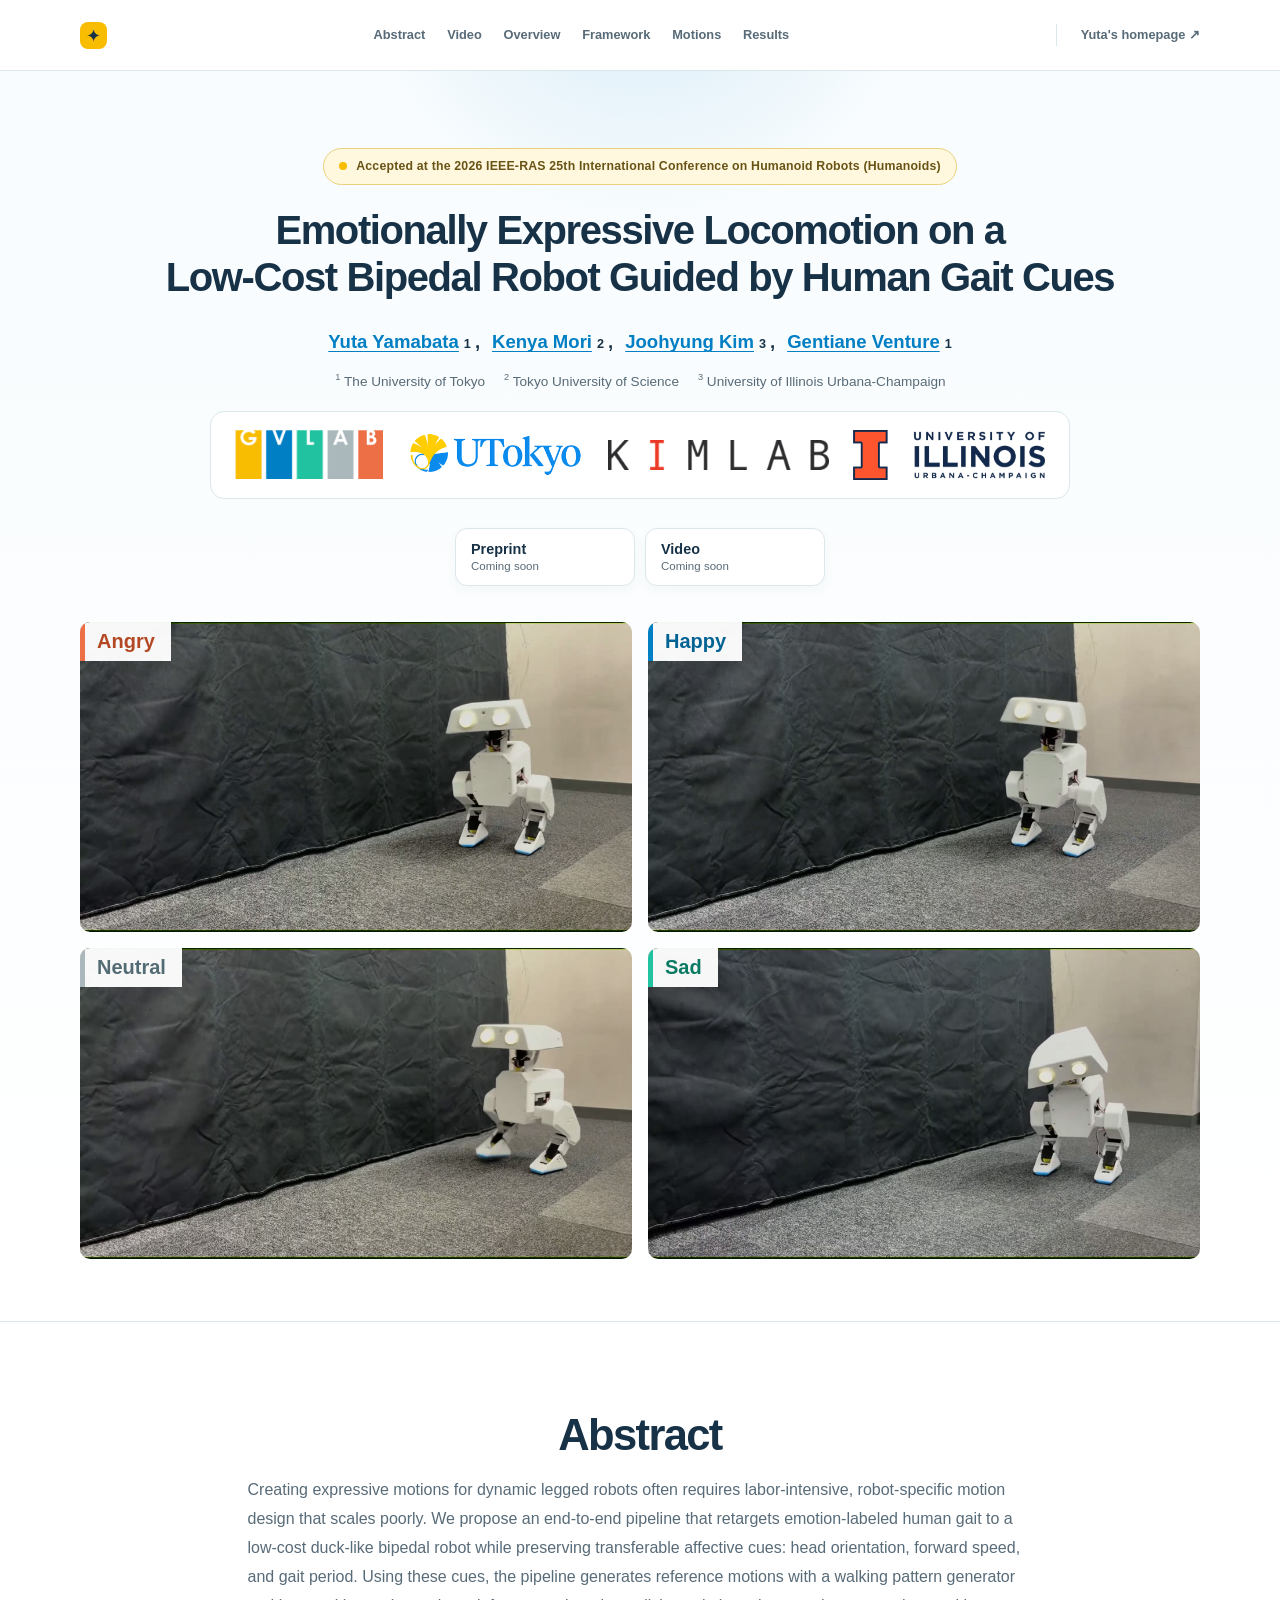
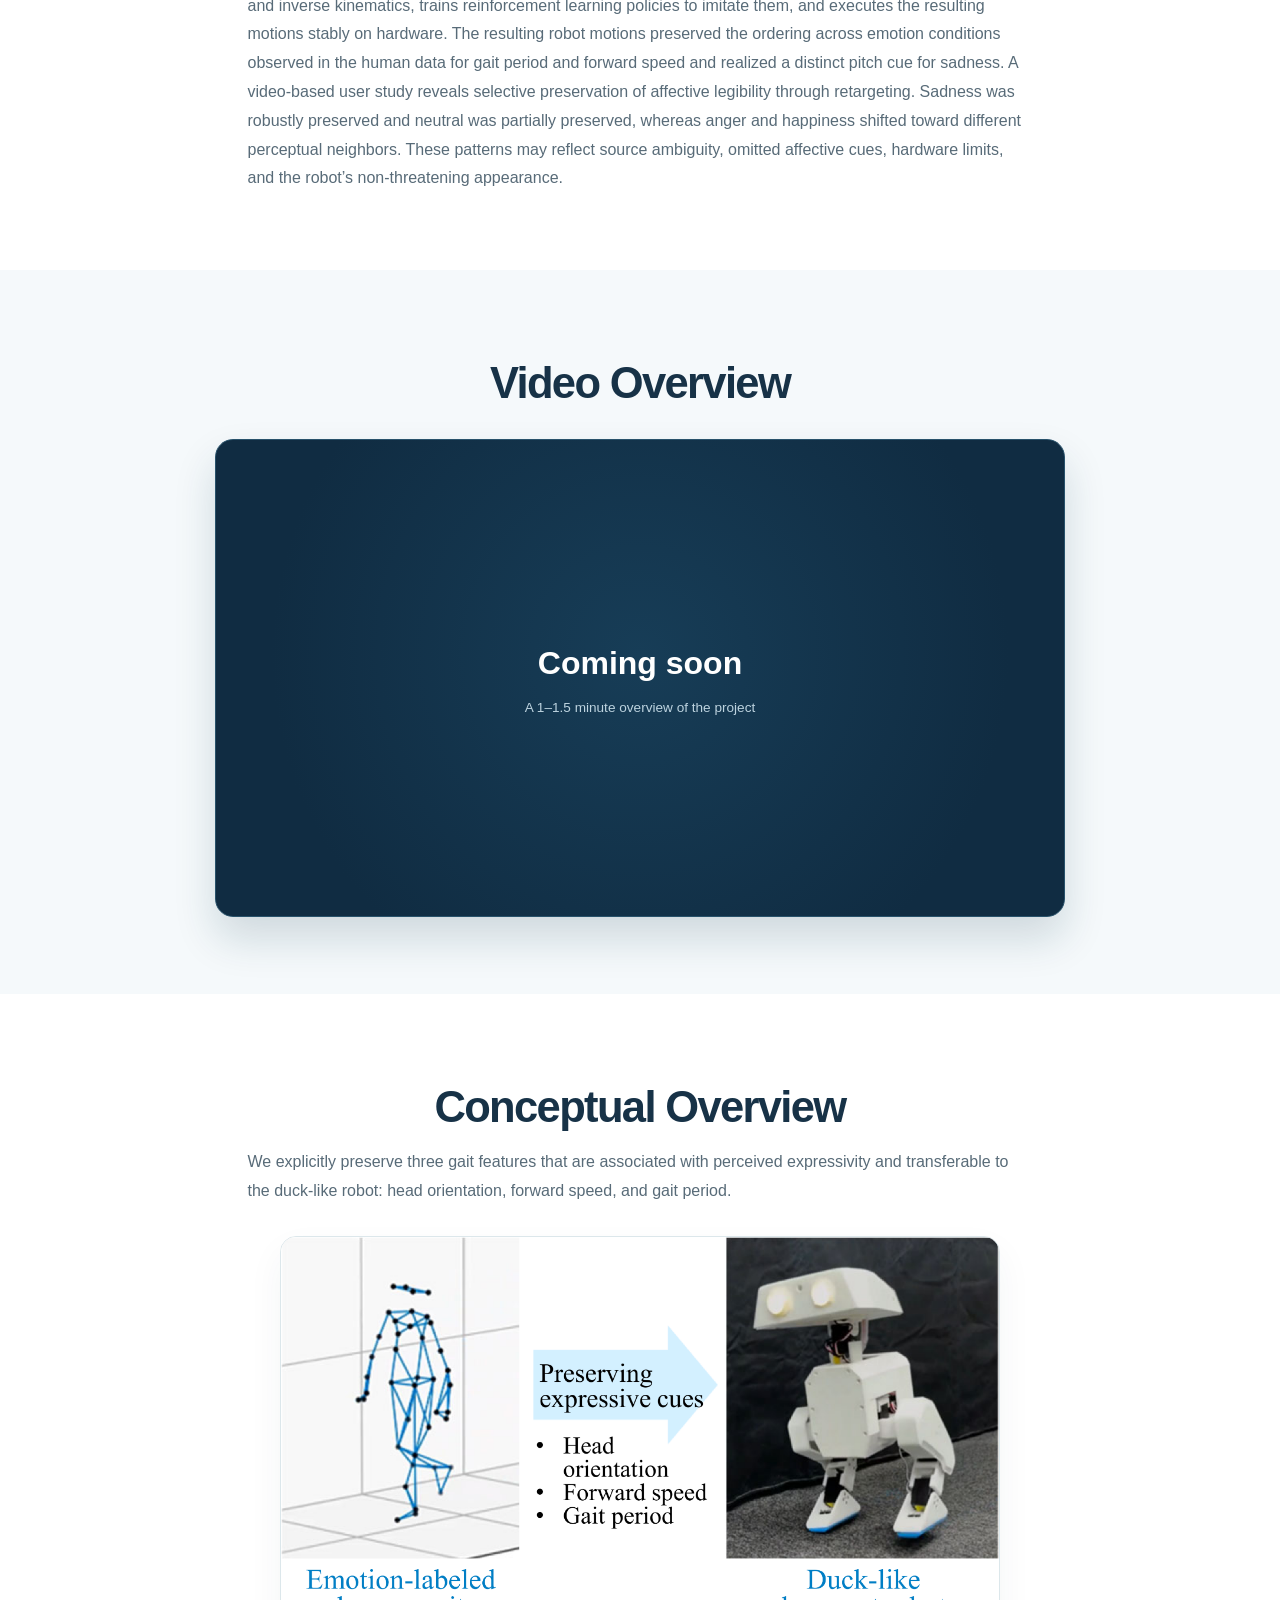
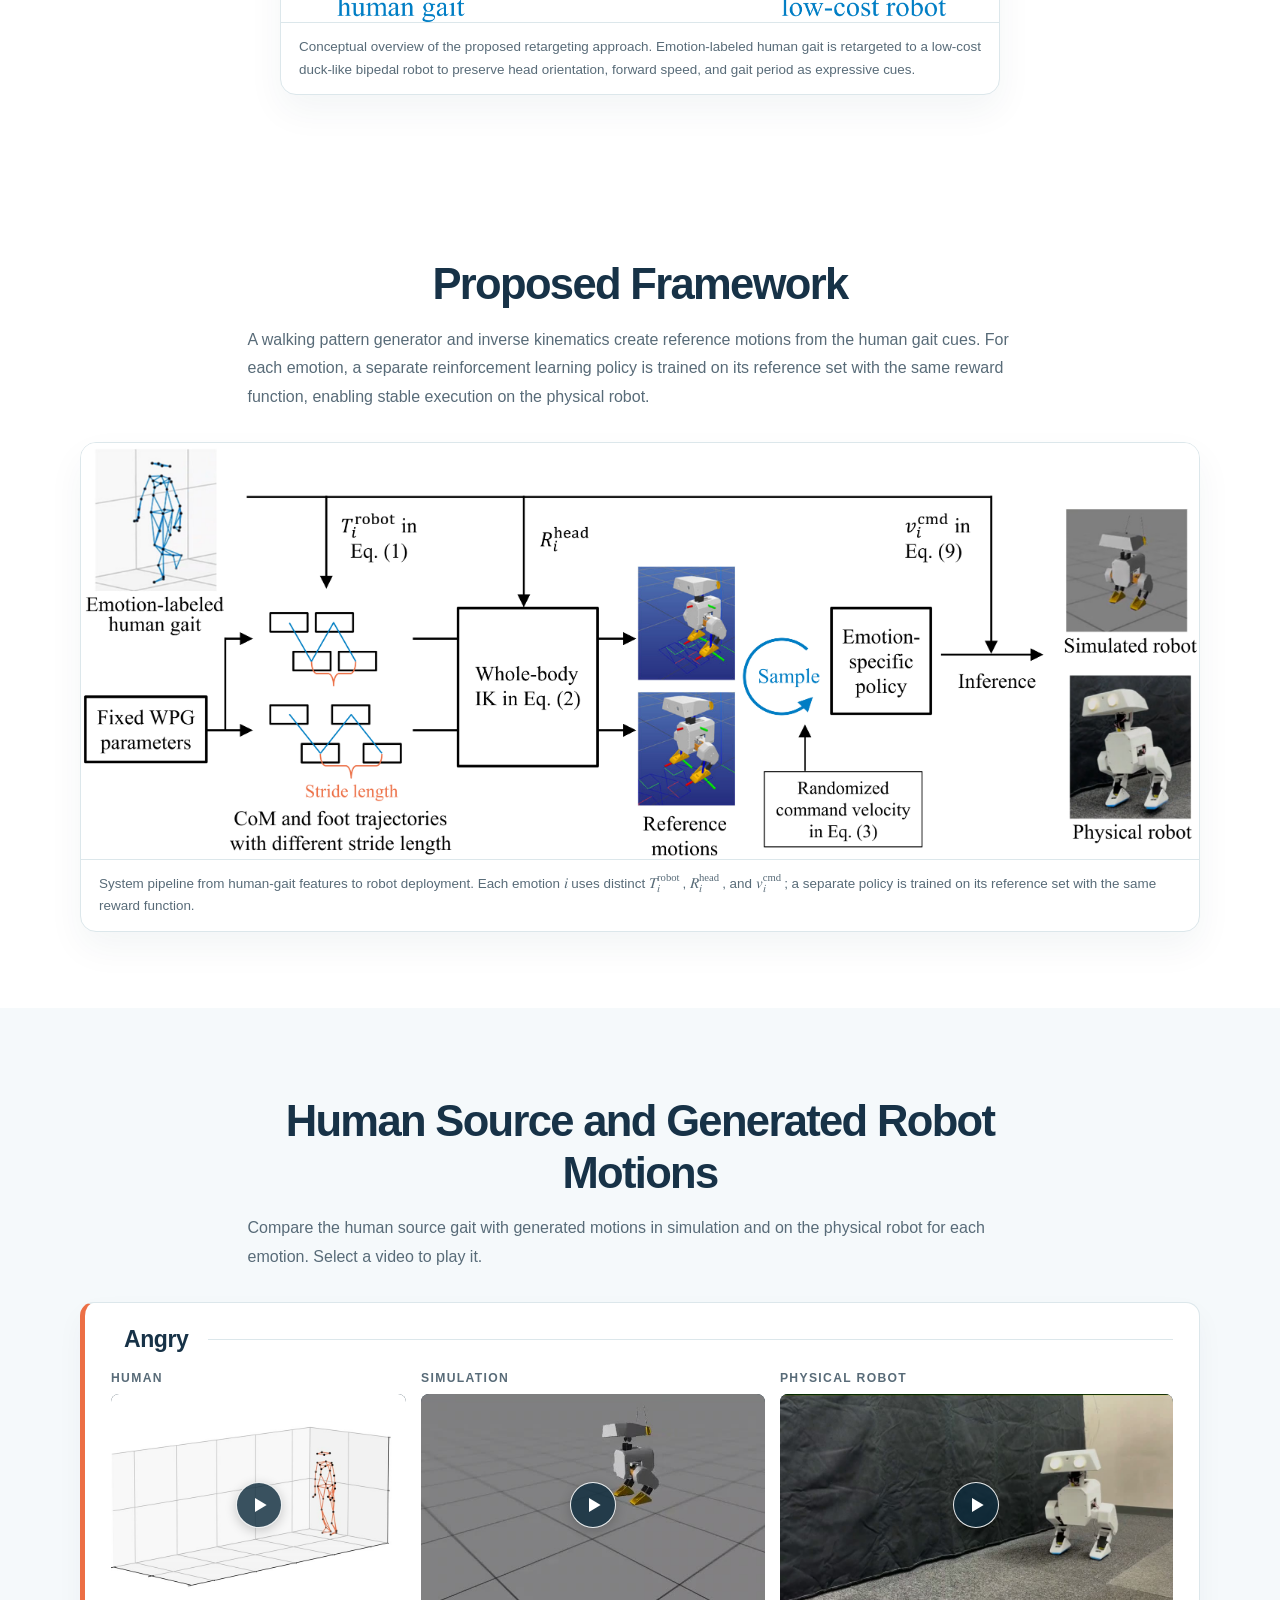
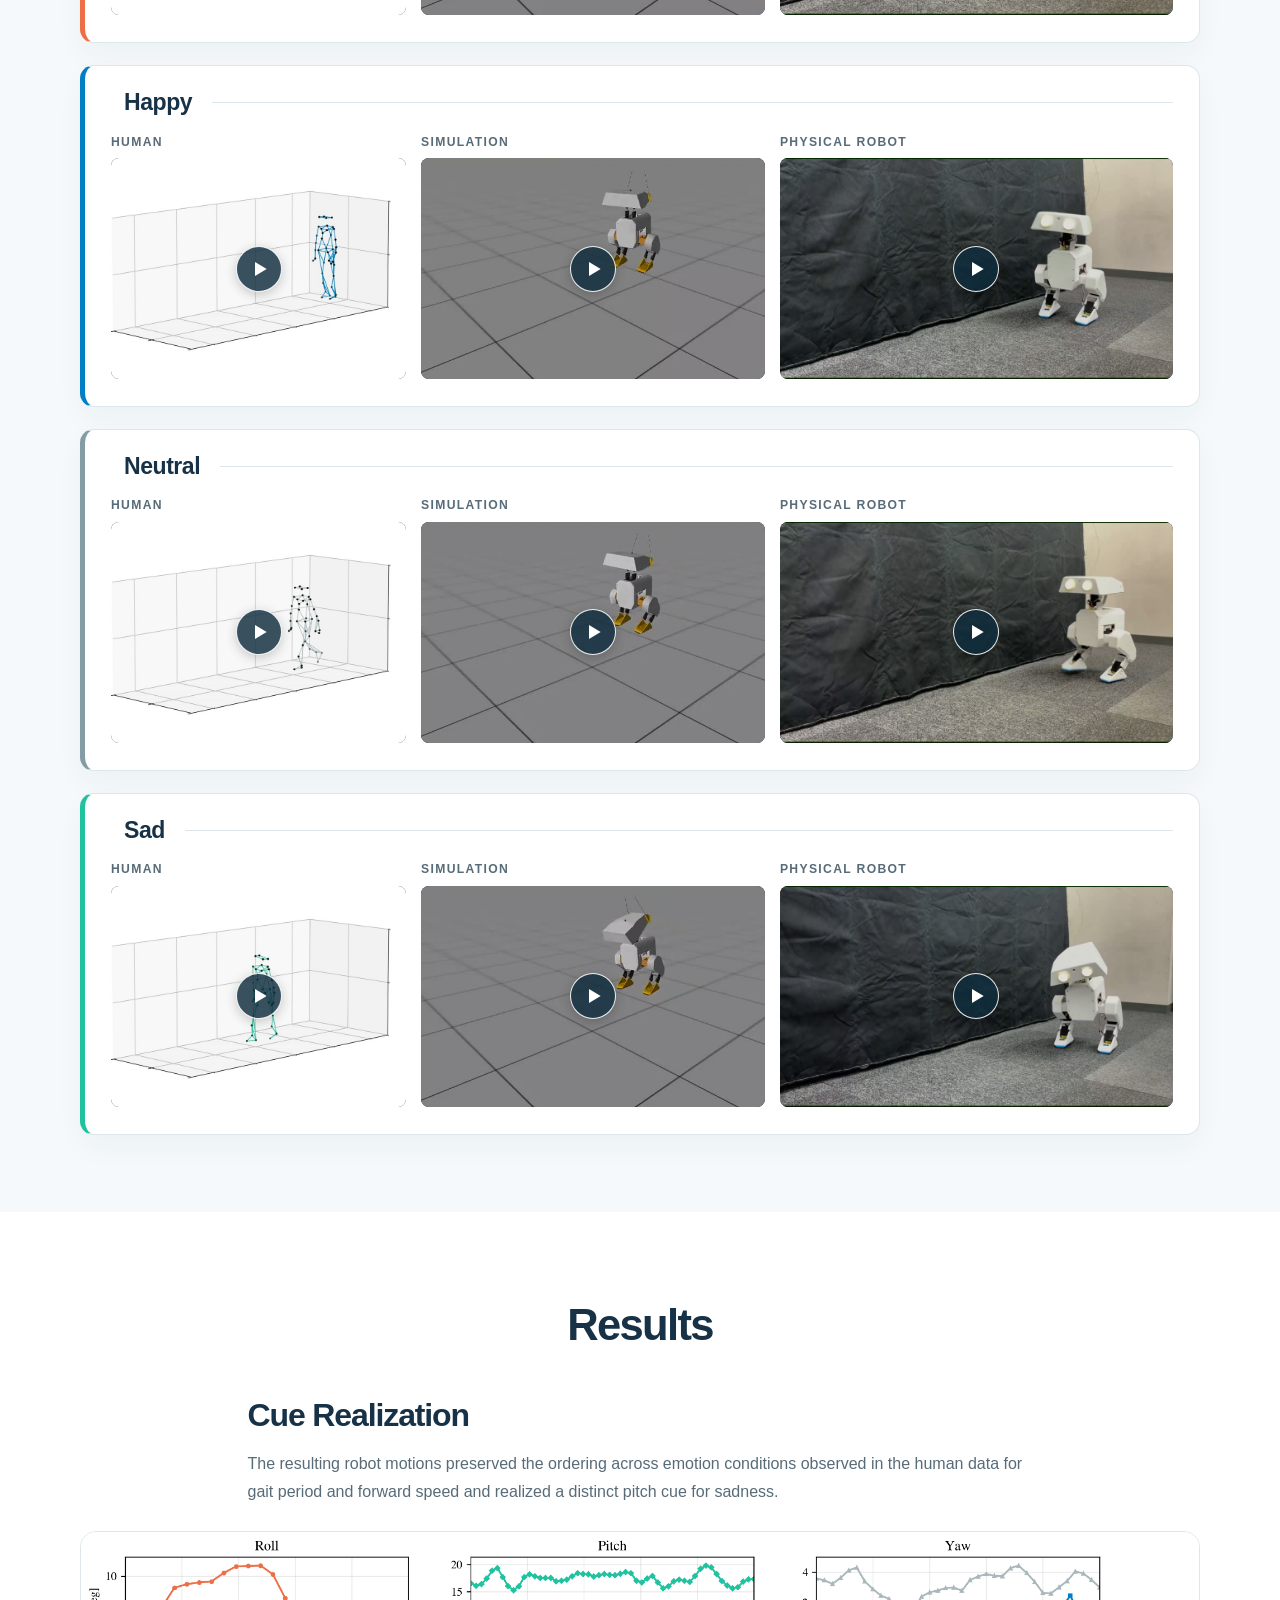
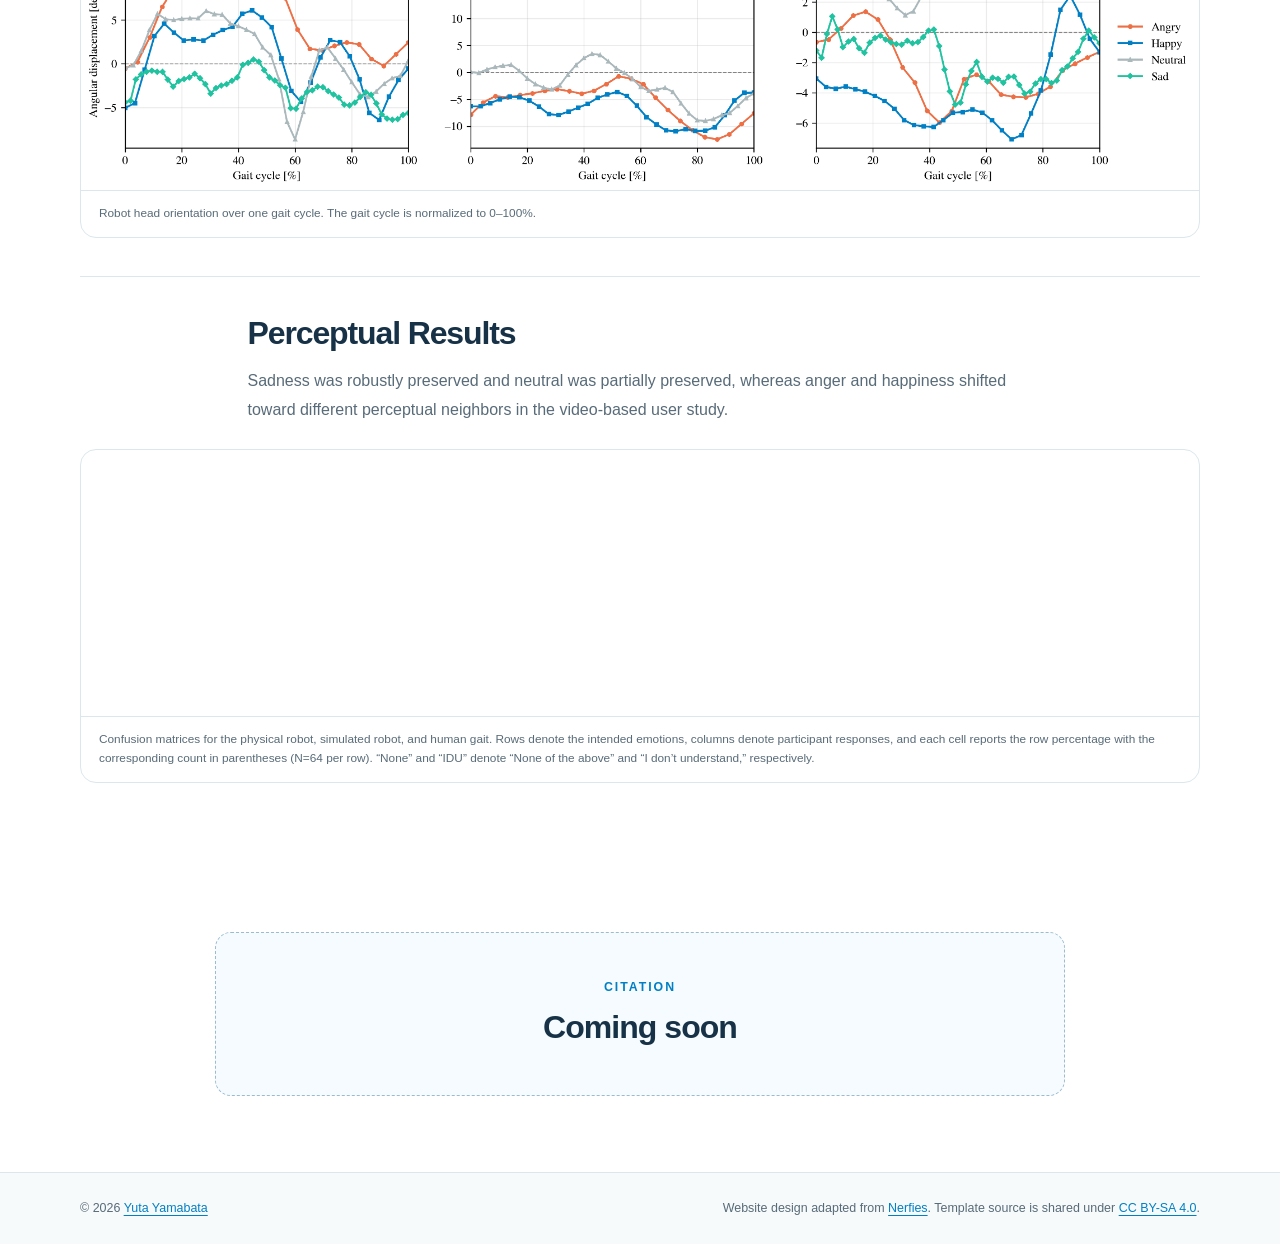
==== commit 3e66874c: "small changes" ====
--- a/emo-duck/index.html
+++ b/emo-duck/index.html
@@ -6,7 +6,7 @@
   <meta name="description" content="Emotionally expressive locomotion on a low-cost duck-like bipedal robot guided by human gait cues.">
   <meta name="theme-color" content="#007FC4">
   <title>Emotionally Expressive Locomotion on a Low-Cost Bipedal Robot Guided by Human Gait Cues</title>
-  <link rel="stylesheet" href="./static/css/index.css">
+  <link rel="stylesheet" href="./static/css/index.css?v=20261015-1">
   <script src="./static/js/video.js" defer></script>
 </head>
 <body>
@@ -130,36 +130,36 @@
           <article class="emotion-card emotion-angry" aria-labelledby="angry-title">
             <div class="emotion-heading"><span class="emotion-number"></span><h3 id="angry-title">Angry</h3><span class="emotion-line" aria-hidden="true"></span></div>
             <div class="motion-grid">
-              <div class="motion-item motion-four-three"><h4>Human</h4><div class="video-shell"><video controls preload="none" playsinline poster="./static/images/video-posters/human_angry.jpg" src="./static/videos/human_angry.mp4" aria-label="Angry human gait"></video><button class="video-start" type="button" aria-label="Play angry human gait"><span class="video-start-icon" aria-hidden="true"></span><span>Play video</span></button></div></div>
-              <div class="motion-item motion-simulation"><h4>Simulation</h4><div class="video-shell"><video controls preload="none" playsinline poster="./static/images/video-posters/sim_angry.jpg" src="./static/videos/sim_angry.mp4" aria-label="Angry simulated robot gait"></video><button class="video-start" type="button" aria-label="Play angry simulated robot gait"><span class="video-start-icon" aria-hidden="true"></span><span>Play video</span></button></div></div>
-              <div class="motion-item"><h4>Physical robot</h4><div class="video-shell"><video controls preload="none" playsinline poster="./static/images/video-posters/physical_angry.jpg" src="./static/videos/physical_angry.mp4" aria-label="Angry physical robot gait"></video><button class="video-start" type="button" aria-label="Play angry physical robot gait"><span class="video-start-icon" aria-hidden="true"></span><span>Play video</span></button></div></div>
+              <div class="motion-item motion-four-three"><h4>Human</h4><div class="video-shell"><video controls preload="none" playsinline poster="./static/images/video-posters/human_angry.jpg" src="./static/videos/human_angry.mp4" aria-label="Angry human gait"></video><button class="video-start" type="button" aria-label="Play angry human gait"><span class="video-start-icon" aria-hidden="true"><svg width="20" height="20" viewBox="0 0 24 24" focusable="false" aria-hidden="true"><path d="M6 3.5v17L20 12z" fill="currentColor"/></svg></span><span>Play video</span></button></div></div>
+              <div class="motion-item motion-simulation"><h4>Simulation</h4><div class="video-shell"><video controls preload="none" playsinline poster="./static/images/video-posters/sim_angry.jpg" src="./static/videos/sim_angry.mp4" aria-label="Angry simulated robot gait"></video><button class="video-start" type="button" aria-label="Play angry simulated robot gait"><span class="video-start-icon" aria-hidden="true"><svg width="20" height="20" viewBox="0 0 24 24" focusable="false" aria-hidden="true"><path d="M6 3.5v17L20 12z" fill="currentColor"/></svg></span><span>Play video</span></button></div></div>
+              <div class="motion-item"><h4>Physical robot</h4><div class="video-shell"><video controls preload="none" playsinline poster="./static/images/video-posters/physical_angry.jpg" src="./static/videos/physical_angry.mp4" aria-label="Angry physical robot gait"></video><button class="video-start" type="button" aria-label="Play angry physical robot gait"><span class="video-start-icon" aria-hidden="true"><svg width="20" height="20" viewBox="0 0 24 24" focusable="false" aria-hidden="true"><path d="M6 3.5v17L20 12z" fill="currentColor"/></svg></span><span>Play video</span></button></div></div>
             </div>
           </article>
 
           <article class="emotion-card emotion-happy" aria-labelledby="happy-title">
             <div class="emotion-heading"><span class="emotion-number"></span><h3 id="happy-title">Happy</h3><span class="emotion-line" aria-hidden="true"></span></div>
             <div class="motion-grid">
-              <div class="motion-item motion-four-three"><h4>Human</h4><div class="video-shell"><video controls preload="none" playsinline poster="./static/images/video-posters/human_happy.jpg" src="./static/videos/human_happy.mp4" aria-label="Happy human gait"></video><button class="video-start" type="button" aria-label="Play happy human gait"><span class="video-start-icon" aria-hidden="true"></span><span>Play video</span></button></div></div>
-              <div class="motion-item motion-simulation"><h4>Simulation</h4><div class="video-shell"><video controls preload="none" playsinline poster="./static/images/video-posters/sim_happy.jpg" src="./static/videos/sim_happy.mp4" aria-label="Happy simulated robot gait"></video><button class="video-start" type="button" aria-label="Play happy simulated robot gait"><span class="video-start-icon" aria-hidden="true"></span><span>Play video</span></button></div></div>
-              <div class="motion-item"><h4>Physical robot</h4><div class="video-shell"><video controls preload="none" playsinline poster="./static/images/video-posters/physical_happy.jpg" src="./static/videos/physical_happy.mp4" aria-label="Happy physical robot gait"></video><button class="video-start" type="button" aria-label="Play happy physical robot gait"><span class="video-start-icon" aria-hidden="true"></span><span>Play video</span></button></div></div>
+              <div class="motion-item motion-four-three"><h4>Human</h4><div class="video-shell"><video controls preload="none" playsinline poster="./static/images/video-posters/human_happy.jpg" src="./static/videos/human_happy.mp4" aria-label="Happy human gait"></video><button class="video-start" type="button" aria-label="Play happy human gait"><span class="video-start-icon" aria-hidden="true"><svg width="20" height="20" viewBox="0 0 24 24" focusable="false" aria-hidden="true"><path d="M6 3.5v17L20 12z" fill="currentColor"/></svg></span><span>Play video</span></button></div></div>
+              <div class="motion-item motion-simulation"><h4>Simulation</h4><div class="video-shell"><video controls preload="none" playsinline poster="./static/images/video-posters/sim_happy.jpg" src="./static/videos/sim_happy.mp4" aria-label="Happy simulated robot gait"></video><button class="video-start" type="button" aria-label="Play happy simulated robot gait"><span class="video-start-icon" aria-hidden="true"><svg width="20" height="20" viewBox="0 0 24 24" focusable="false" aria-hidden="true"><path d="M6 3.5v17L20 12z" fill="currentColor"/></svg></span><span>Play video</span></button></div></div>
+              <div class="motion-item"><h4>Physical robot</h4><div class="video-shell"><video controls preload="none" playsinline poster="./static/images/video-posters/physical_happy.jpg" src="./static/videos/physical_happy.mp4" aria-label="Happy physical robot gait"></video><button class="video-start" type="button" aria-label="Play happy physical robot gait"><span class="video-start-icon" aria-hidden="true"><svg width="20" height="20" viewBox="0 0 24 24" focusable="false" aria-hidden="true"><path d="M6 3.5v17L20 12z" fill="currentColor"/></svg></span><span>Play video</span></button></div></div>
             </div>
           </article>
 
           <article class="emotion-card emotion-neutral" aria-labelledby="neutral-title">
             <div class="emotion-heading"><span class="emotion-number"></span><h3 id="neutral-title">Neutral</h3><span class="emotion-line" aria-hidden="true"></span></div>
             <div class="motion-grid">
-              <div class="motion-item motion-four-three"><h4>Human</h4><div class="video-shell"><video controls preload="none" playsinline poster="./static/images/video-posters/human_neutral.jpg" src="./static/videos/human_neutral.mp4" aria-label="Neutral human gait"></video><button class="video-start" type="button" aria-label="Play neutral human gait"><span class="video-start-icon" aria-hidden="true"></span><span>Play video</span></button></div></div>
-              <div class="motion-item motion-simulation"><h4>Simulation</h4><div class="video-shell"><video controls preload="none" playsinline poster="./static/images/video-posters/sim_neutral.jpg" src="./static/videos/sim_neutral.mp4" aria-label="Neutral simulated robot gait"></video><button class="video-start" type="button" aria-label="Play neutral simulated robot gait"><span class="video-start-icon" aria-hidden="true"></span><span>Play video</span></button></div></div>
-              <div class="motion-item"><h4>Physical robot</h4><div class="video-shell"><video controls preload="none" playsinline poster="./static/images/video-posters/physical_neutral.jpg" src="./static/videos/physical_neutral.mp4" aria-label="Neutral physical robot gait"></video><button class="video-start" type="button" aria-label="Play neutral physical robot gait"><span class="video-start-icon" aria-hidden="true"></span><span>Play video</span></button></div></div>
+              <div class="motion-item motion-four-three"><h4>Human</h4><div class="video-shell"><video controls preload="none" playsinline poster="./static/images/video-posters/human_neutral.jpg" src="./static/videos/human_neutral.mp4" aria-label="Neutral human gait"></video><button class="video-start" type="button" aria-label="Play neutral human gait"><span class="video-start-icon" aria-hidden="true"><svg width="20" height="20" viewBox="0 0 24 24" focusable="false" aria-hidden="true"><path d="M6 3.5v17L20 12z" fill="currentColor"/></svg></span><span>Play video</span></button></div></div>
+              <div class="motion-item motion-simulation"><h4>Simulation</h4><div class="video-shell"><video controls preload="none" playsinline poster="./static/images/video-posters/sim_neutral.jpg" src="./static/videos/sim_neutral.mp4" aria-label="Neutral simulated robot gait"></video><button class="video-start" type="button" aria-label="Play neutral simulated robot gait"><span class="video-start-icon" aria-hidden="true"><svg width="20" height="20" viewBox="0 0 24 24" focusable="false" aria-hidden="true"><path d="M6 3.5v17L20 12z" fill="currentColor"/></svg></span><span>Play video</span></button></div></div>
+              <div class="motion-item"><h4>Physical robot</h4><div class="video-shell"><video controls preload="none" playsinline poster="./static/images/video-posters/physical_neutral.jpg" src="./static/videos/physical_neutral.mp4" aria-label="Neutral physical robot gait"></video><button class="video-start" type="button" aria-label="Play neutral physical robot gait"><span class="video-start-icon" aria-hidden="true"><svg width="20" height="20" viewBox="0 0 24 24" focusable="false" aria-hidden="true"><path d="M6 3.5v17L20 12z" fill="currentColor"/></svg></span><span>Play video</span></button></div></div>
             </div>
           </article>
 
           <article class="emotion-card emotion-sad" aria-labelledby="sad-title">
             <div class="emotion-heading"><span class="emotion-number"></span><h3 id="sad-title">Sad</h3><span class="emotion-line" aria-hidden="true"></span></div>
             <div class="motion-grid">
-              <div class="motion-item motion-four-three"><h4>Human</h4><div class="video-shell"><video controls preload="none" playsinline poster="./static/images/video-posters/human_sad.jpg" src="./static/videos/human_sad.mp4" aria-label="Sad human gait"></video><button class="video-start" type="button" aria-label="Play sad human gait"><span class="video-start-icon" aria-hidden="true"></span><span>Play video</span></button></div></div>
-              <div class="motion-item motion-simulation"><h4>Simulation</h4><div class="video-shell"><video controls preload="none" playsinline poster="./static/images/video-posters/sim_sad.jpg" src="./static/videos/sim_sad.mp4" aria-label="Sad simulated robot gait"></video><button class="video-start" type="button" aria-label="Play sad simulated robot gait"><span class="video-start-icon" aria-hidden="true"></span><span>Play video</span></button></div></div>
-              <div class="motion-item"><h4>Physical robot</h4><div class="video-shell"><video controls preload="none" playsinline poster="./static/images/video-posters/physical_sad.jpg" src="./static/videos/physical_sad.mp4" aria-label="Sad physical robot gait"></video><button class="video-start" type="button" aria-label="Play sad physical robot gait"><span class="video-start-icon" aria-hidden="true"></span><span>Play video</span></button></div></div>
+              <div class="motion-item motion-four-three"><h4>Human</h4><div class="video-shell"><video controls preload="none" playsinline poster="./static/images/video-posters/human_sad.jpg" src="./static/videos/human_sad.mp4" aria-label="Sad human gait"></video><button class="video-start" type="button" aria-label="Play sad human gait"><span class="video-start-icon" aria-hidden="true"><svg width="20" height="20" viewBox="0 0 24 24" focusable="false" aria-hidden="true"><path d="M6 3.5v17L20 12z" fill="currentColor"/></svg></span><span>Play video</span></button></div></div>
+              <div class="motion-item motion-simulation"><h4>Simulation</h4><div class="video-shell"><video controls preload="none" playsinline poster="./static/images/video-posters/sim_sad.jpg" src="./static/videos/sim_sad.mp4" aria-label="Sad simulated robot gait"></video><button class="video-start" type="button" aria-label="Play sad simulated robot gait"><span class="video-start-icon" aria-hidden="true"><svg width="20" height="20" viewBox="0 0 24 24" focusable="false" aria-hidden="true"><path d="M6 3.5v17L20 12z" fill="currentColor"/></svg></span><span>Play video</span></button></div></div>
+              <div class="motion-item"><h4>Physical robot</h4><div class="video-shell"><video controls preload="none" playsinline poster="./static/images/video-posters/physical_sad.jpg" src="./static/videos/physical_sad.mp4" aria-label="Sad physical robot gait"></video><button class="video-start" type="button" aria-label="Play sad physical robot gait"><span class="video-start-icon" aria-hidden="true"><svg width="20" height="20" viewBox="0 0 24 24" focusable="false" aria-hidden="true"><path d="M6 3.5v17L20 12z" fill="currentColor"/></svg></span><span>Play video</span></button></div></div>
             </div>
           </article>
         </div>
--- a/emo-duck/static/css/index.css
+++ b/emo-duck/static/css/index.css
@@ -118,7 +118,7 @@
 .video-enhanced .video-start:focus-visible { outline: 3px solid var(--yellow); outline-offset: -5px; }
 .video-enhanced .video-start > span:last-child { display: none; }
 .video-start-icon { display: grid; place-items: center; width: 46px; height: 46px; border: 1.5px solid rgba(255,255,255,.9); border-radius: 50%; background: rgba(15,44,62,.82); box-shadow: 0 3px 12px rgba(0,0,0,.2); color: white; }
-.video-start-icon::before { content: ""; width: 0; height: 0; margin-left: 4px; border-top: 9px solid transparent; border-bottom: 9px solid transparent; border-left: 15px solid currentColor; }
+.video-start-icon svg { display: block; width: 20px; height: 20px; transform: translateX(1px); }
 
 .results-section { background: white; }
 .result-block { padding: 16px 0 38px; }
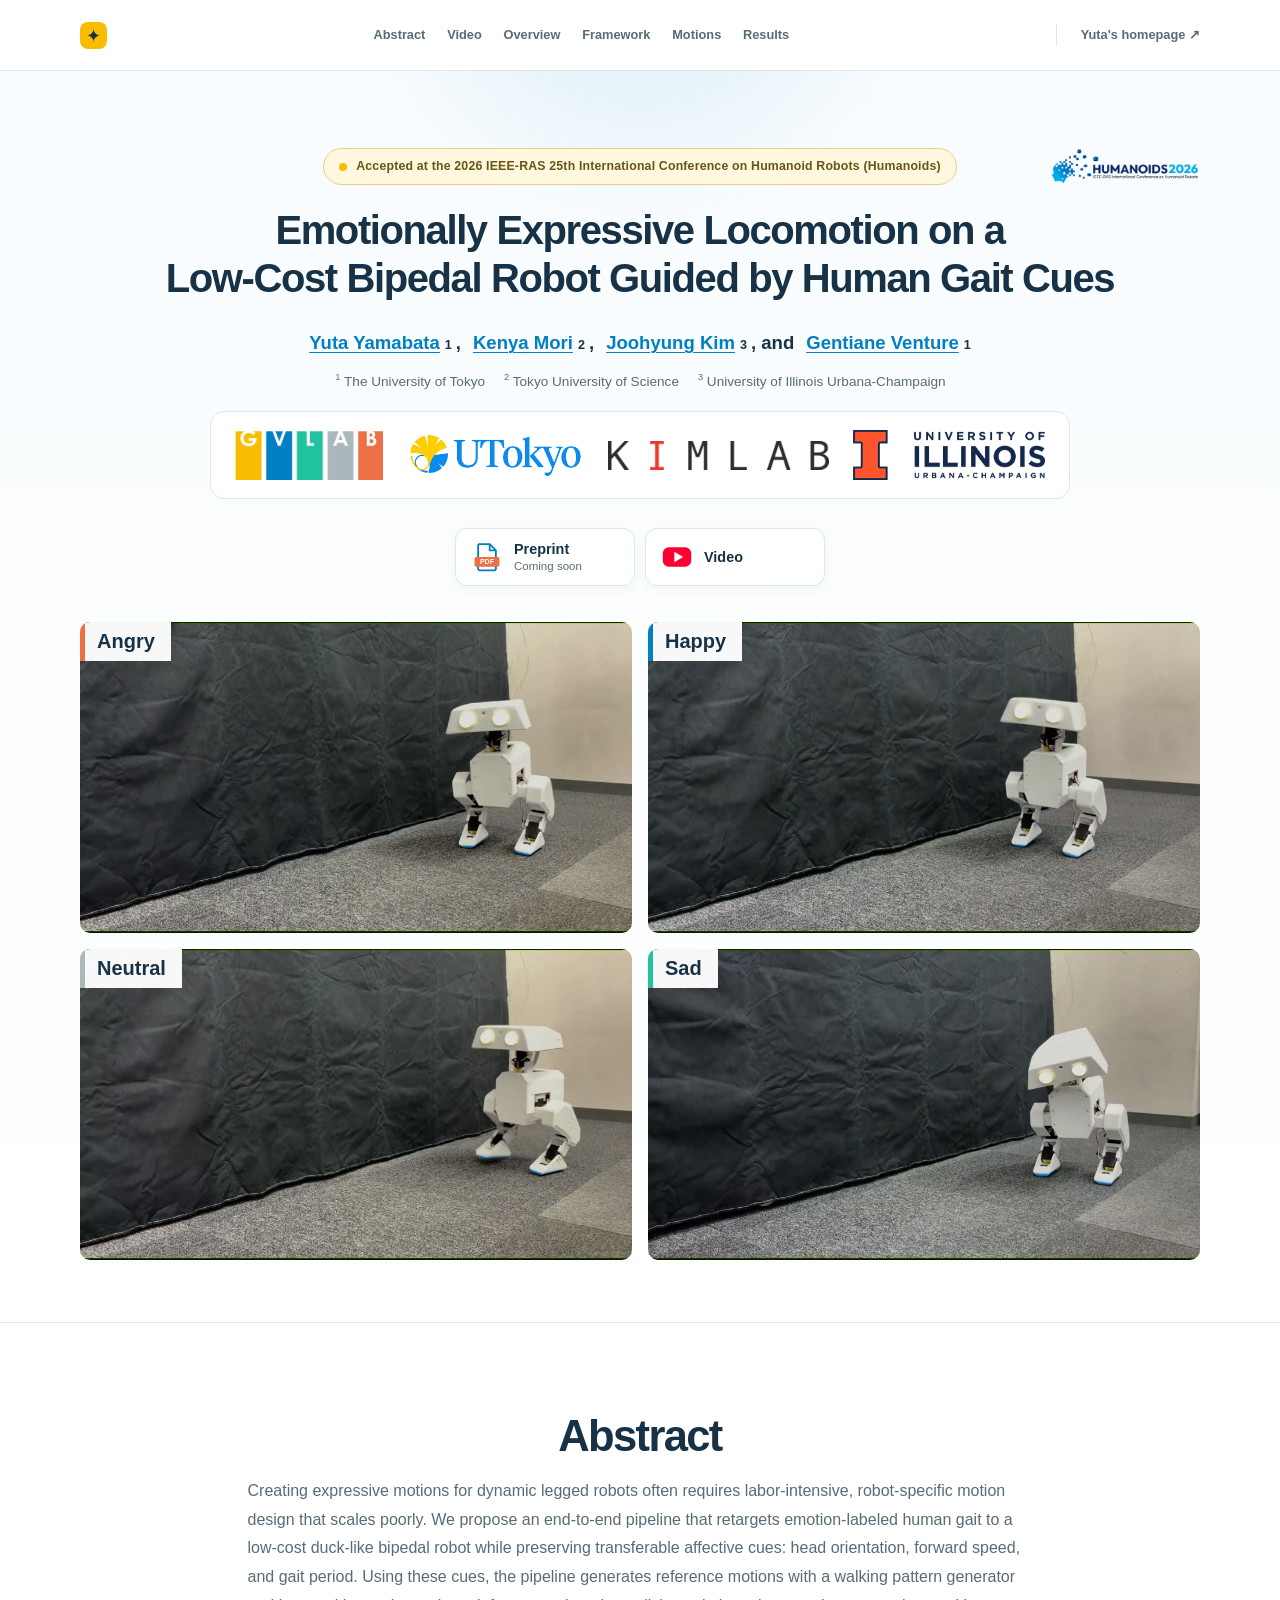
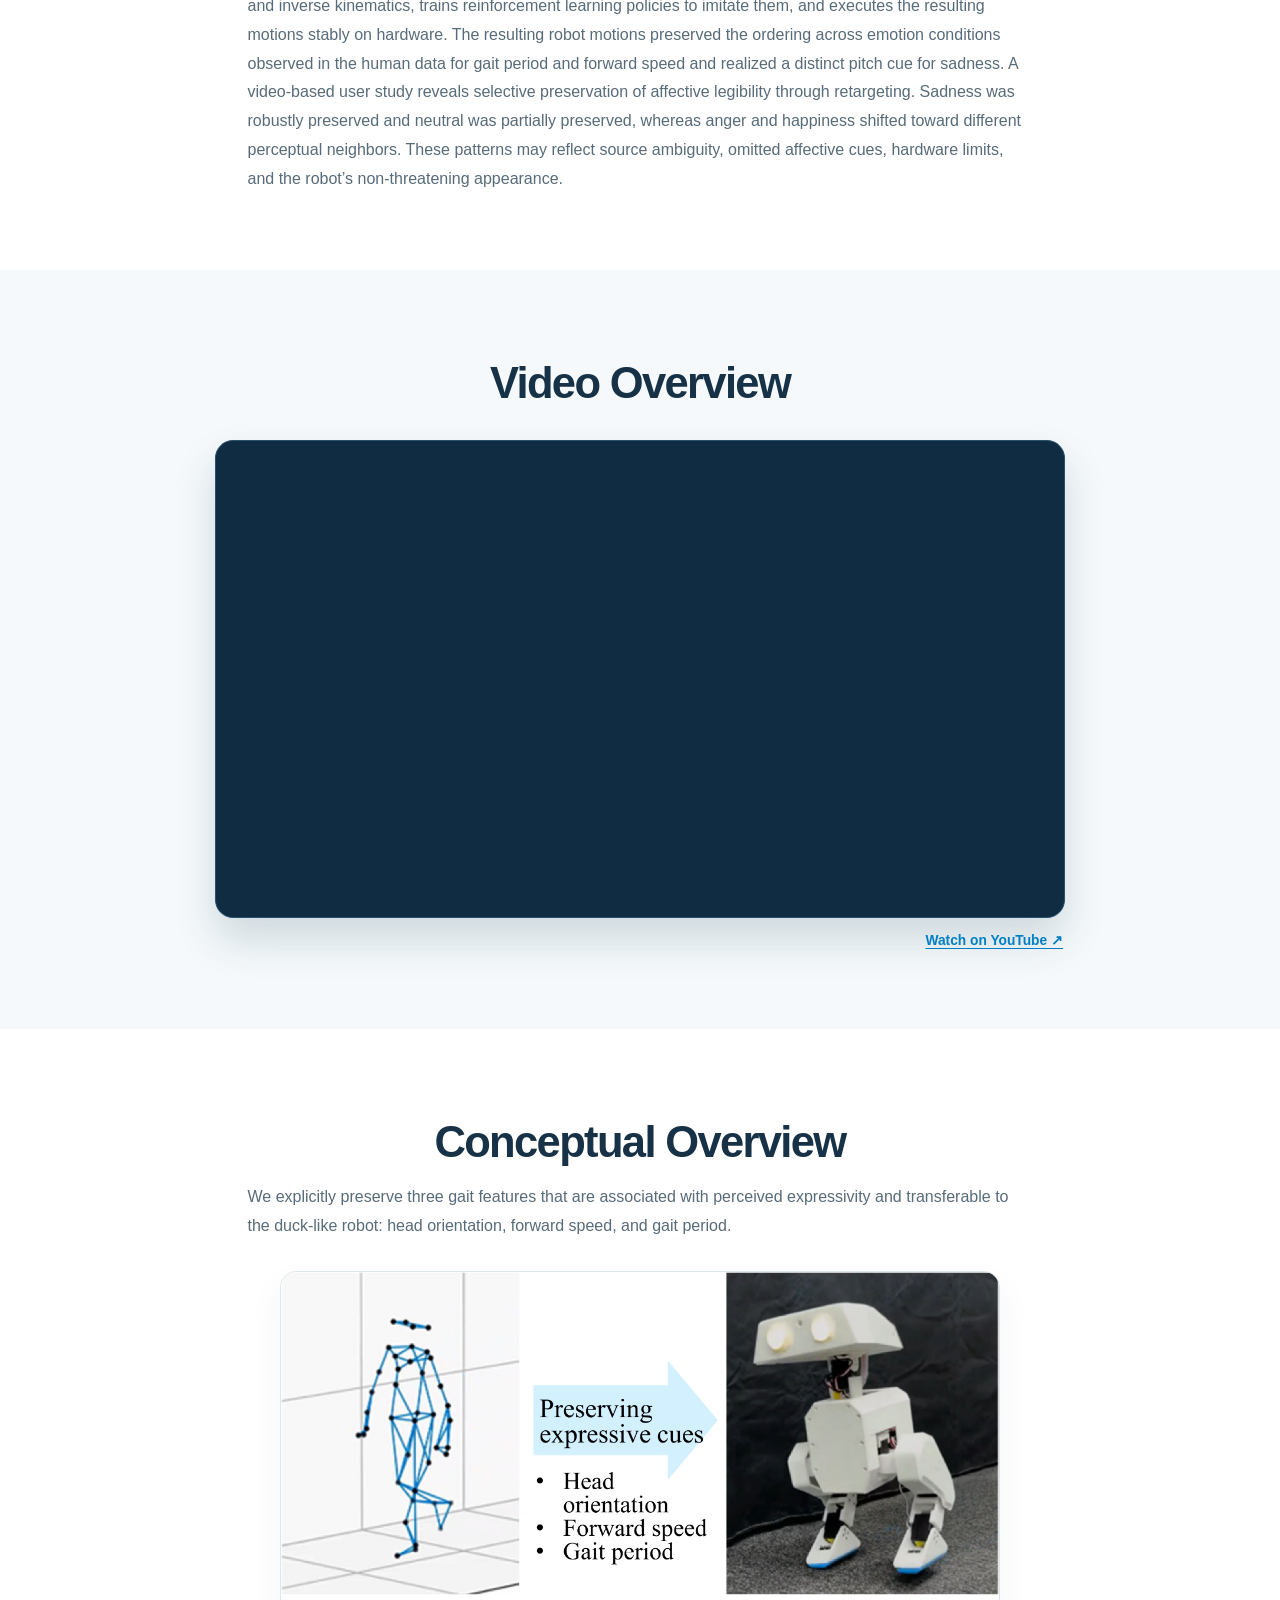
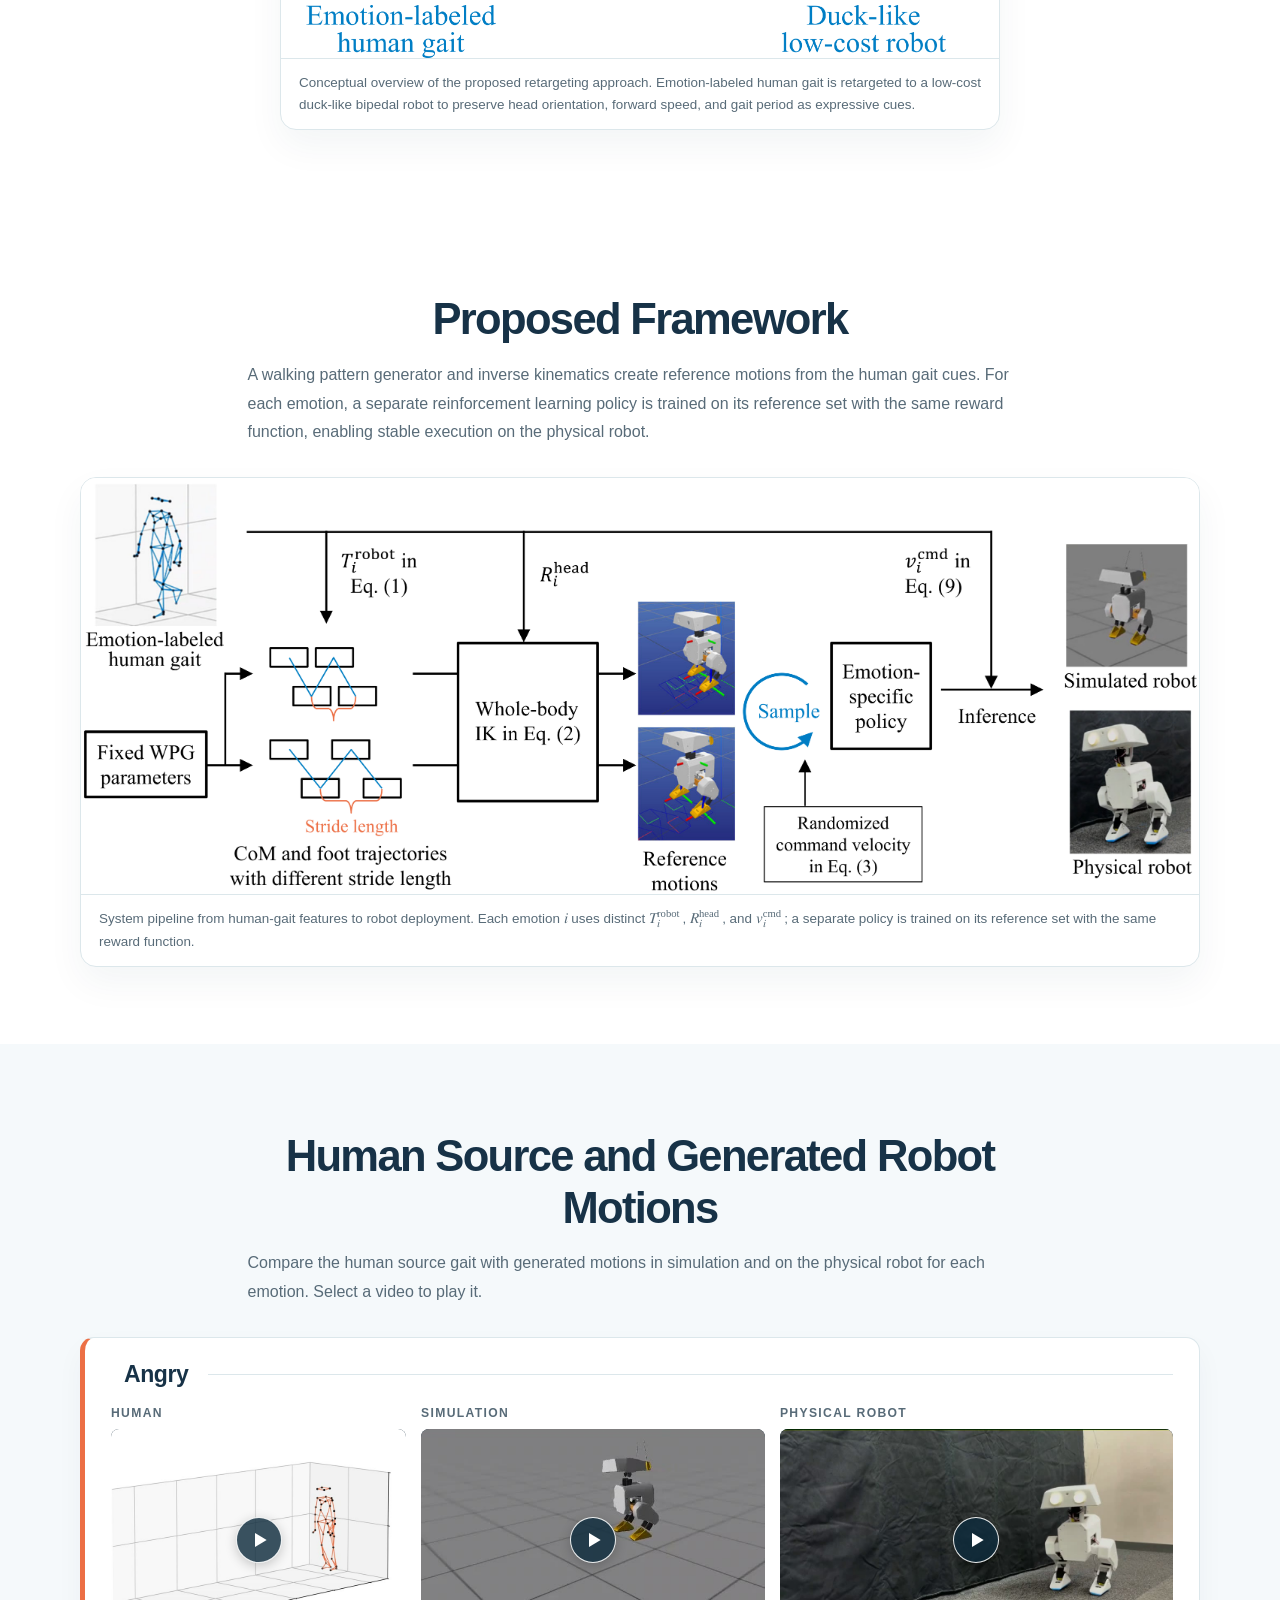
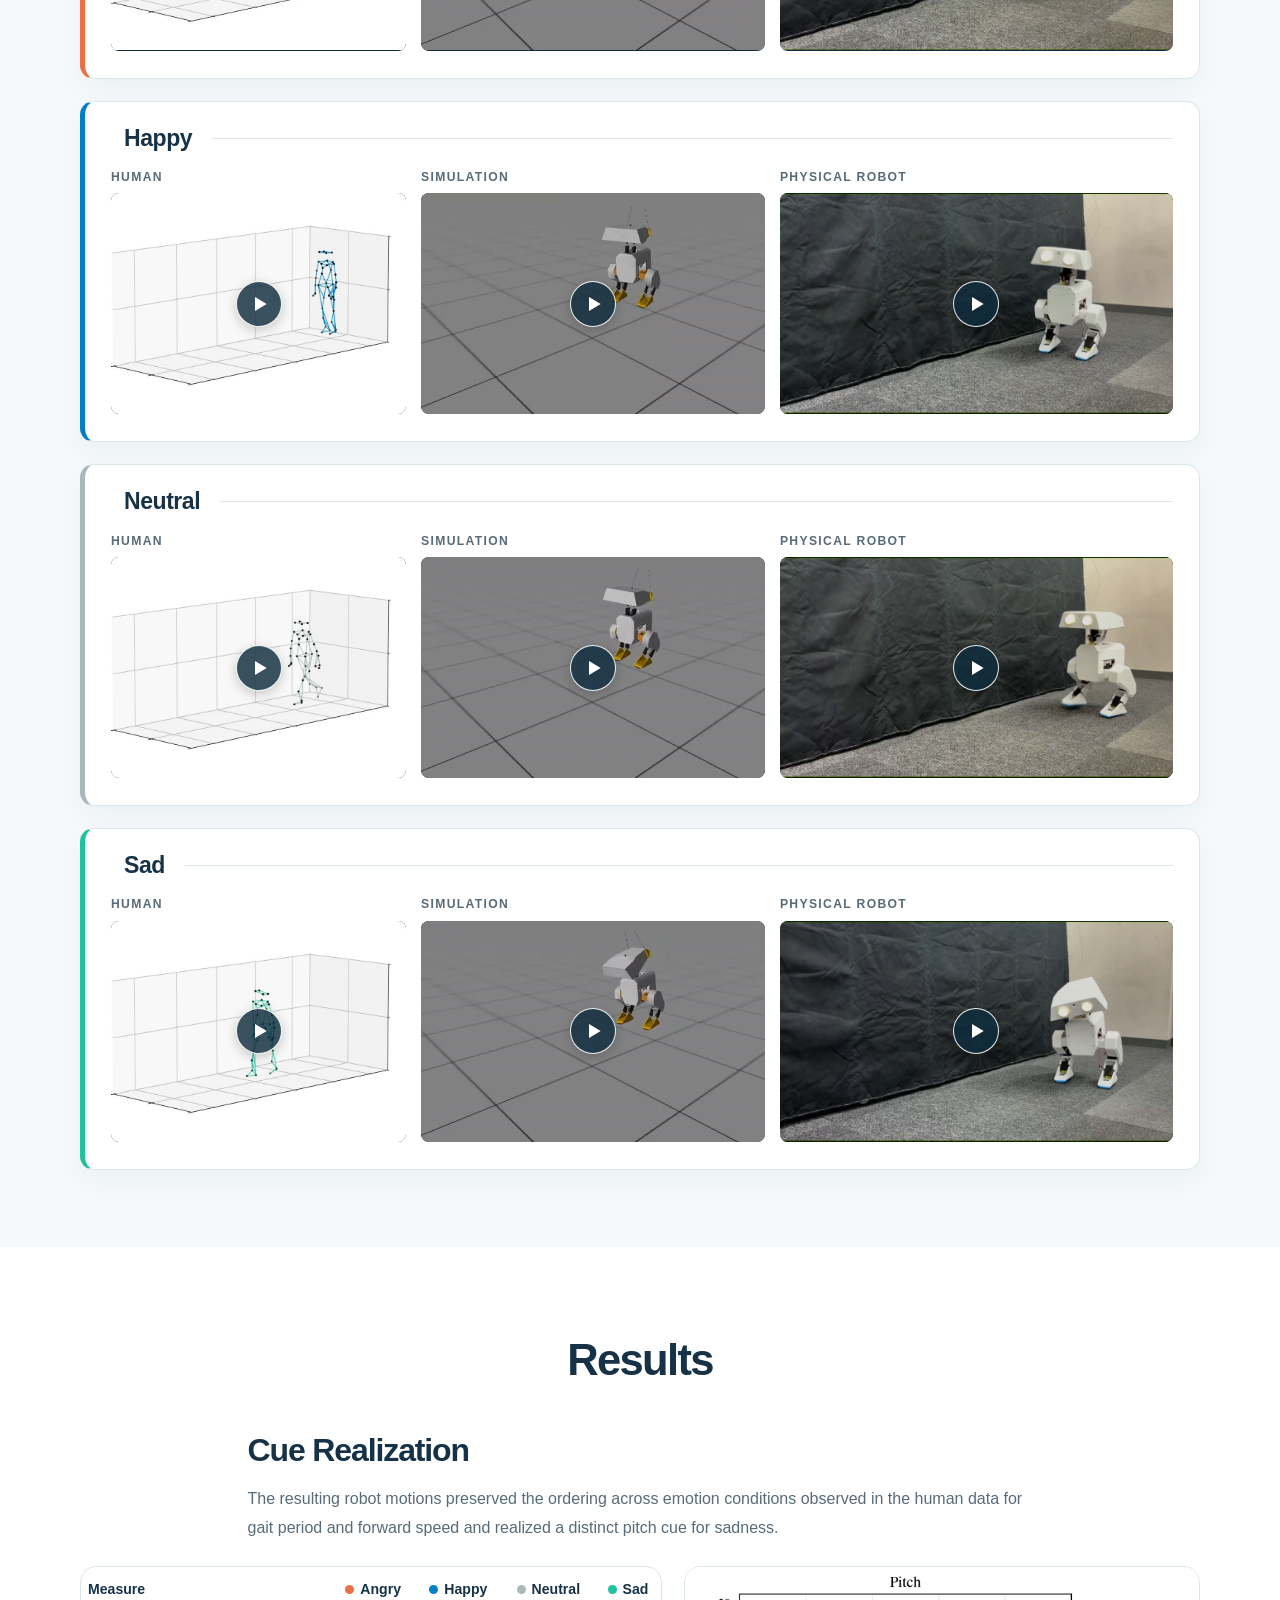
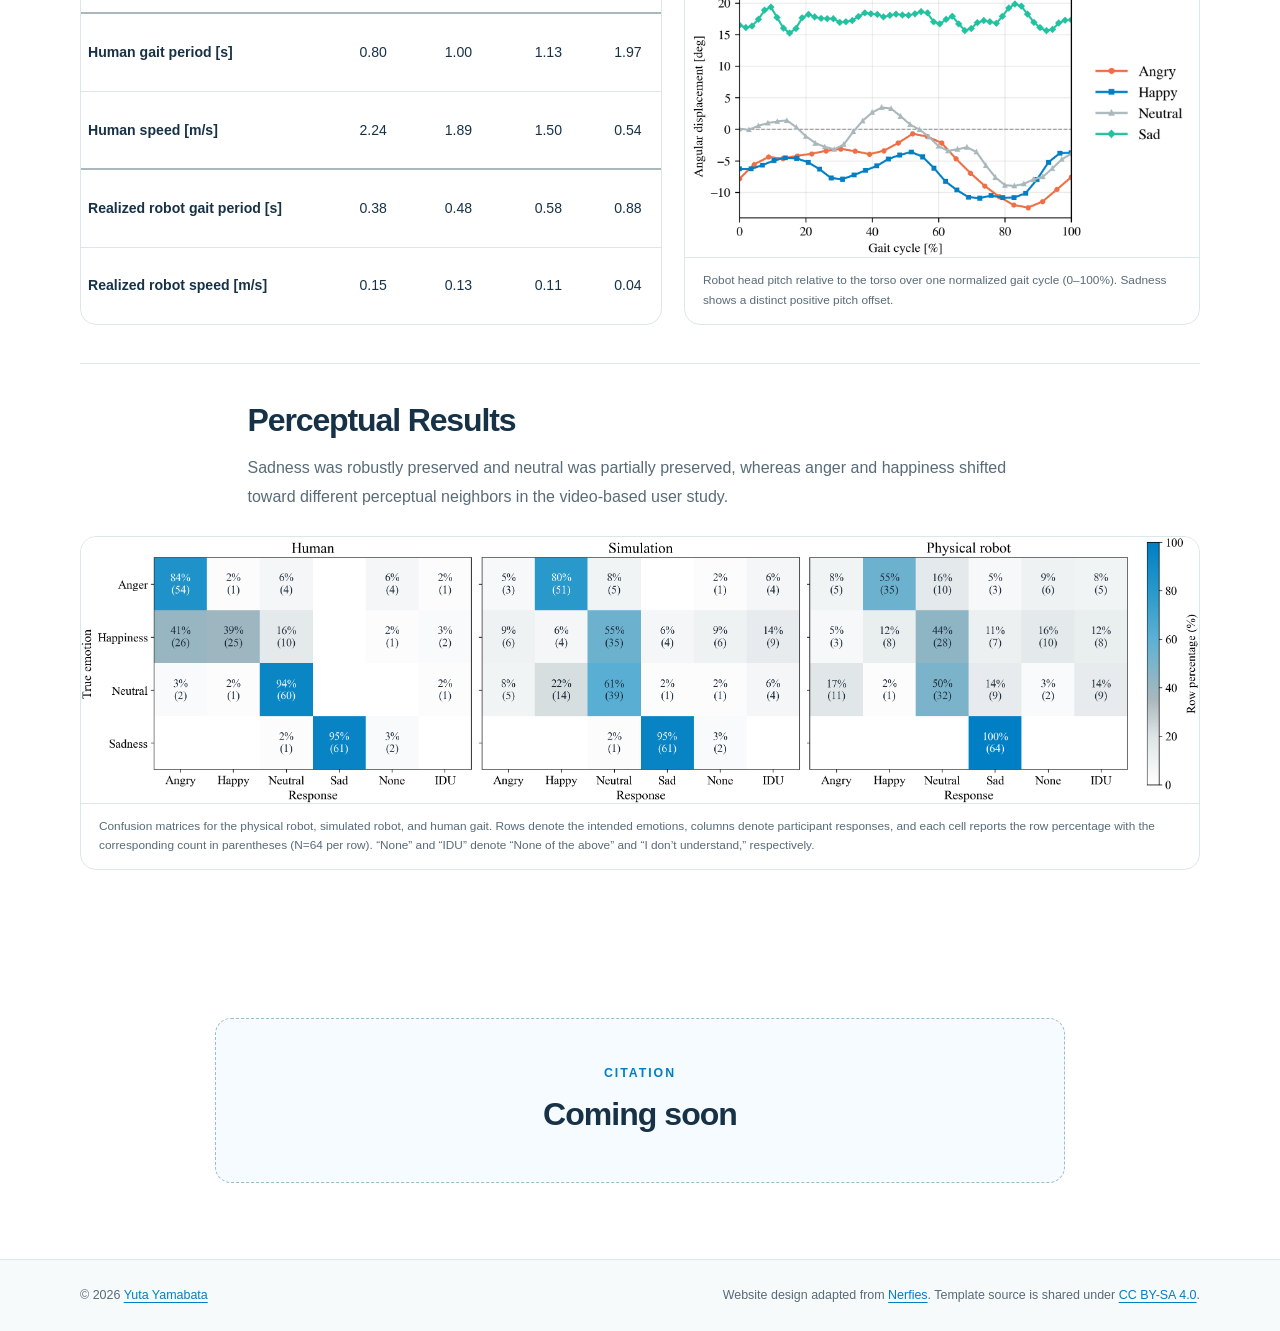
==== commit e675d84b: "duckウェブサイトをいろいろ変えました" ====
--- a/emo-duck/index.html
+++ b/emo-duck/index.html
@@ -6,7 +6,7 @@
   <meta name="description" content="Emotionally expressive locomotion on a low-cost duck-like bipedal robot guided by human gait cues.">
   <meta name="theme-color" content="#007FC4">
   <title>Emotionally Expressive Locomotion on a Low-Cost Bipedal Robot Guided by Human Gait Cues</title>
-  <link rel="stylesheet" href="./static/css/index.css?v=20261015-1">
+  <link rel="stylesheet" href="./static/css/index.css?v=20261017-4">
   <script src="./static/js/video.js" defer></script>
 </head>
 <body>
@@ -33,12 +33,15 @@
     <section class="hero" id="top" aria-labelledby="page-title">
       <div class="hero-glow" aria-hidden="true"></div>
       <div class="page-width hero-inner">
-        <p class="venue-badge"><span class="badge-dot" aria-hidden="true"></span> Accepted at the 2026 IEEE-RAS 25th International Conference on Humanoid Robots (Humanoids)</p>
+        <div class="venue-row">
+          <p class="venue-badge"><span class="badge-dot" aria-hidden="true"></span> Accepted at the 2026 IEEE-RAS 25th International Conference on Humanoid Robots (Humanoids)</p>
+          <a class="conference-logo" href="https://2026.ieee-humanoids.org/" aria-label="Humanoids 2026 conference website"><img src="./static/images/humanoids-2026.webp" alt="Humanoids 2026" width="768" height="193"></a>
+        </div>
         <h1 id="page-title">Emotionally Expressive Locomotion on a <span class="no-break">Low-Cost</span> Bipedal Robot Guided by Human Gait Cues</h1>
         <div class="authors" aria-label="Authors">
           <a href="https://yuta-yamabata.github.io/">Yuta Yamabata</a><sup>1</sup><span class="author-comma">,</span>
           <a href="https://kenyamori737.github.io/">Kenya Mori</a><sup>2</sup><span class="author-comma">,</span>
-          <a href="https://publish.illinois.edu/kimlab2020/kimlab-members/">Joohyung Kim</a><sup>3</sup><span class="author-comma">,</span>
+          <a href="https://publish.illinois.edu/kimlab2020/kimlab-members/">Joohyung Kim</a><sup>3</sup><span class="author-comma">, and </span>
           <a href="https://www.gvlab.jp/gv/">Gentiane Venture</a><sup>1</sup>
         </div>
         <p class="affiliations"><span><sup>1</sup> The University of Tokyo</span><span><sup>2</sup> Tokyo University of Science</span><span><sup>3</sup> University of Illinois Urbana-Champaign</span></p>
@@ -49,8 +52,14 @@
           <span class="partner-logo partner-logo-uiuc"><img src="./static/images/affiliations/uiuc.png" alt="University of Illinois Urbana-Champaign" width="579" height="150"></span>
         </div>
         <div class="hero-actions" role="group" aria-label="Research materials availability">
-          <span class="action-pill unavailable"><span class="action-name">Preprint</span><small>Coming soon</small></span>
-          <span class="action-pill unavailable"><span class="action-name">Video</span><small>Coming soon</small></span>
+          <span class="action-pill unavailable">
+            <svg class="action-icon" viewBox="0 0 36 36" aria-hidden="true" focusable="false"><path d="M8 3.5h13l7 7V31a2 2 0 0 1-2 2H10a2 2 0 0 1-2-2V5.5a2 2 0 0 1 2-2Z" fill="#fff" stroke="#007FC4" stroke-width="2"/><path d="M21 3.5v7h7" fill="none" stroke="#007FC4" stroke-width="2"/><rect x="4" y="18" width="28" height="11" rx="2" fill="#EC6F45"/><text x="18" y="26.3" text-anchor="middle" fill="#fff" font-family="Arial, sans-serif" font-size="8" font-weight="700">PDF</text></svg>
+            <span class="action-copy"><span class="action-name">Preprint</span><small>Coming soon</small></span>
+          </span>
+          <a class="action-pill action-link" href="https://youtu.be/6weia5VP1dY" target="_blank" rel="noopener" aria-label="Watch the video on YouTube (opens in a new tab)">
+            <svg class="action-icon" viewBox="0 0 36 36" aria-hidden="true" focusable="false"><rect x="2" y="7" width="32" height="22" rx="7" fill="#FF0033"/><path d="m15 12 10 6-10 6Z" fill="#fff"/></svg>
+            <span class="action-copy"><span class="action-name">Video</span></span>
+          </a>
         </div>
         <div class="hero-motion-grid" role="group" aria-label="Physical robot motions by emotion">
           <div class="hero-motion emotion-angry"><video autoplay muted loop playsinline preload="metadata" poster="./static/images/video-posters/physical_angry.jpg" src="./static/videos/physical_angry.mp4" aria-label="Angry physical robot motion"></video><span class="hero-motion-label" aria-hidden="true">Angry</span></div>
@@ -74,13 +83,11 @@
       <div class="page-width narrow">
         <div class="section-heading centered">
           <h2 id="video-title">Video Overview</h2>
-          <!-- <p>A short project video will be available here after its YouTube release.</p> -->
-        </div>
-        <!-- Replace this placeholder with a YouTube iframe when the video URL is available. -->
-        <div class="video-placeholder" role="status" aria-label="Project video coming soon">
-          <strong>Coming soon</strong>
-          <span>A 1–1.5 minute overview of the project</span>
-        </div>
+        </div>
+        <div class="video-embed">
+          <iframe src="https://www.youtube.com/embed/6weia5VP1dY?playsinline=1" title="Video overview of Emotionally Expressive Locomotion on a Low-Cost Bipedal Robot Guided by Human Gait Cues" loading="lazy" allow="accelerometer; autoplay; clipboard-write; encrypted-media; gyroscope; picture-in-picture; web-share" referrerpolicy="no-referrer-when-downgrade" allowfullscreen></iframe>
+        </div>
+        <p class="video-external-link"><a href="https://youtu.be/6weia5VP1dY" target="_blank" rel="noopener">Watch on YouTube <span aria-hidden="true">↗</span></a></p>
       </div>
     </section>
 
@@ -174,16 +181,30 @@
 
         <div class="result-block">
           <div class="result-copy"><h3>Cue Realization</h3><p>The resulting robot motions preserved the ordering across emotion conditions observed in the human data for gait period and forward speed and realized a distinct pitch cue for sadness.</p></div>
-          <figure class="paper-figure chart-figure extra-wide-figure">
-            <div class="figure-scroll"><a class="figure-image-link" href="./static/images/head_rotation_relative_to_torso_cycle_01%20(1).png" target="_blank" rel="noopener" aria-label="Open the head orientation chart at full size"><img src="./static/images/head_rotation_relative_to_torso_cycle_01%20(1).png" width="3993" height="921" loading="lazy" alt="Robot head roll, pitch, and yaw over a gait cycle for angry, happy, neutral, and sad motions; sadness has a distinct pitch profile."></a></div>
-            <figcaption>Robot head orientation over one gait cycle. The gait cycle is normalized to 0–100%.</figcaption>
-          </figure>
+          <div class="cue-evidence">
+            <div class="cue-table-scroll" role="region" aria-label="Gait period and forward speed comparison" tabindex="0">
+              <table class="cue-table">
+                <caption class="visually-hidden">Human and realized robot gait period and forward speed by emotion</caption>
+                <thead><tr><th scope="col">Measure</th><th scope="col" class="cue-angry">Angry</th><th scope="col" class="cue-happy">Happy</th><th scope="col" class="cue-neutral">Neutral</th><th scope="col" class="cue-sad">Sad</th></tr></thead>
+                <tbody>
+                  <tr><th scope="row">Human gait period [s]</th><td>0.80</td><td>1.00</td><td>1.13</td><td>1.97</td></tr>
+                  <tr><th scope="row">Human speed [m/s]</th><td>2.24</td><td>1.89</td><td>1.50</td><td>0.54</td></tr>
+                  <tr class="robot-measures"><th scope="row">Realized robot gait period [s]</th><td>0.38</td><td>0.48</td><td>0.58</td><td>0.88</td></tr>
+                  <tr><th scope="row">Realized robot speed [m/s]</th><td>0.15</td><td>0.13</td><td>0.11</td><td>0.04</td></tr>
+                </tbody>
+              </table>
+            </div>
+            <figure class="paper-figure chart-figure pitch-figure">
+              <div class="figure-scroll"><a class="figure-image-link" href="./static/images/Only_pitch.png" target="_blank" rel="noopener" aria-label="Open the robot head pitch chart at full size"><img src="./static/images/Only_pitch.png" width="1568" height="885" loading="lazy" alt="Robot head pitch over a gait cycle for angry, happy, neutral, and sad motions; sadness remains distinctly higher than the other conditions."></a></div>
+              <figcaption>Robot head pitch relative to the torso over one normalized gait cycle (0–100%). Sadness shows a distinct positive pitch offset.</figcaption>
+            </figure>
+          </div>
         </div>
 
         <div class="result-block">
           <div class="result-copy"><h3>Perceptual Results</h3><p>Sadness was robustly preserved and neutral was partially preserved, whereas anger and happiness shifted toward different perceptual neighbors in the video-based user study.</p></div>
           <figure class="paper-figure chart-figure extra-wide-figure">
-            <div class="figure-scroll"><a class="figure-image-link" href="./static/images/confusion_matrices.png" target="_blank" rel="noopener" aria-label="Open the emotion recognition matrices at full size"><img src="./static/images/confusion_matrices.png" width="3597" height="855" loading="lazy" alt="Emotion recognition matrices for physical robot, simulation, and human gait; sadness is clearly recognized in all three, while anger and happiness are frequently confused for robot motion."></a></div>
+            <div class="figure-scroll"><a class="figure-image-link" href="./static/images/confusion_matrices2.png" target="_blank" rel="noopener" aria-label="Open the emotion recognition matrices at full size"><img src="./static/images/confusion_matrices2.png" width="3597" height="855" loading="lazy" alt="Emotion recognition matrices for physical robot, simulation, and human gait; sadness is clearly recognized in all three, while anger and happiness are frequently confused for robot motion."></a></div>
             <figcaption>Confusion matrices for the physical robot, simulated robot, and human gait. Rows denote the intended emotions, columns denote participant responses, and each cell reports the row percentage with the corresponding count in parentheses (N=64 per row). “None” and “IDU” denote “None of the above” and “I don’t understand,” respectively.</figcaption>
           </figure>
         </div>
--- a/emo-duck/static/css/index.css
+++ b/emo-duck/static/css/index.css
@@ -24,6 +24,7 @@
 .page-width.narrow { width: min(850px, calc(100% - 48px)); }
 .skip-link { position: absolute; left: 12px; top: -100px; z-index: 20; padding: 8px 14px; background: var(--blue); color: white; }
 .skip-link:focus { top: 12px; color: white; }
+.visually-hidden { position: absolute; width: 1px; height: 1px; padding: 0; margin: -1px; overflow: hidden; clip: rect(0, 0, 0, 0); white-space: nowrap; border: 0; }
 
 .site-header { position: relative; z-index: 5; background: rgba(255,255,255,.95); border-bottom: 1px solid var(--line); }
 .header-inner { min-height: 70px; display: flex; align-items: center; justify-content: space-between; gap: 24px; }
@@ -38,7 +39,11 @@
 .hero { position: relative; overflow: hidden; background: linear-gradient(180deg, #f8fcfe 0%, #ffffff 100%); border-bottom: 1px solid var(--line); }
 .hero-glow { position: absolute; width: 600px; height: 600px; top: -430px; left: 50%; transform: translateX(-50%); border-radius: 50%; background: radial-gradient(circle, rgba(0,127,196,.14), rgba(0,127,196,0) 68%); pointer-events: none; }
 .hero-inner { position: relative; padding: clamp(54px, 6vw, 82px) 0 62px; text-align: center; }
-.venue-badge { display: inline-flex; align-items: center; gap: 9px; max-width: 100%; margin: 0 auto 22px; padding: 9px 15px; border: 1px solid #e9d07d; border-radius: 999px; background: #fff8df; color: #695416; font-size: .77rem; font-weight: 700; letter-spacing: .015em; line-height: 1.4; }
+.venue-row { display: grid; grid-template-columns: 150px minmax(0, 1fr) 150px; align-items: center; gap: 12px; margin-bottom: 22px; }
+.venue-badge { grid-column: 2; display: inline-flex; align-items: center; justify-self: center; gap: 9px; max-width: 100%; margin: 0; padding: 9px 15px; border: 1px solid #e9d07d; border-radius: 999px; background: #fff8df; color: #695416; font-size: .77rem; font-weight: 700; letter-spacing: .015em; line-height: 1.4; }
+.conference-logo { grid-column: 3; justify-self: end; display: block; width: 150px; }
+.conference-logo img { width: 100%; height: auto; }
+.conference-logo:focus-visible { outline: 3px solid var(--blue); outline-offset: 4px; border-radius: 4px; }
 .badge-dot { flex: none; width: 8px; height: 8px; border-radius: 50%; background: var(--yellow); }
 .section-index { color: var(--blue); font-size: .77rem; font-weight: 800; letter-spacing: .16em; text-transform: uppercase; }
 h1, h2, h3, h4, p { overflow-wrap: break-word; }
@@ -59,19 +64,19 @@
 .partner-logo-uiuc img { max-width: 192px; }
 .partner-logo:is(a):focus-visible { outline: 3px solid var(--blue); outline-offset: 5px; border-radius: 3px; }
 .hero-actions { display: grid; grid-template-columns: repeat(2, minmax(0, 180px)); justify-content: center; gap: 10px; }
-.action-pill { display: flex; flex-direction: column; align-items: flex-start; justify-content: center; min-height: 58px; padding: 10px 15px; border: 1px solid var(--line); border-radius: 12px; background: white; box-shadow: 0 4px 12px rgba(16,65,88,.04); text-align: left; }
+.action-pill { display: flex; align-items: center; justify-content: flex-start; gap: 11px; min-height: 58px; padding: 10px 15px; border: 1px solid var(--line); border-radius: 12px; background: white; box-shadow: 0 4px 12px rgba(16,65,88,.04); text-align: left; }
+.action-icon { flex: none; display: block; width: 32px; height: 32px; }
+.action-copy { display: flex; flex-direction: column; min-width: 0; }
 .action-name { color: var(--ink); font-size: .9rem; font-weight: 750; line-height: 1.3; }
 .action-pill small { color: var(--muted); font-size: .72rem; font-weight: 500; line-height: 1.3; }
 .unavailable { cursor: default; }
+.action-link { text-decoration: none; transition: border-color .2s, box-shadow .2s; }
+.action-link:hover { border-color: var(--blue); box-shadow: 0 6px 18px rgba(0,127,196,.12); }
+.action-link:focus-visible { outline: 3px solid var(--blue); outline-offset: 3px; }
 .hero-motion-grid { display: grid; grid-template-columns: repeat(2, minmax(0, 1fr)); gap: 16px; margin: 36px auto 0; }
 .hero-motion { position: relative; overflow: hidden; aspect-ratio: 119 / 67; border-radius: 10px; background: #e3e9ec; }
 .hero-motion video { width: 100%; height: 100%; object-fit: cover; }
 .hero-motion-label { position: absolute; top: 0; left: 0; z-index: 1; padding: 7px 16px 8px 12px; border-left: 5px solid var(--emotion); background: rgba(255,255,255,.96); color: var(--ink); font-size: clamp(1rem, 1.8vw, 1.25rem); font-weight: 750; line-height: 1.2; }
-.hero-motion.emotion-angry .hero-motion-label { color: #b44824; }
-.hero-motion.emotion-happy .hero-motion-label { color: #006394; }
-.hero-motion.emotion-neutral { --emotion: var(--gray); }
-.hero-motion.emotion-neutral .hero-motion-label { color: #536c74; }
-.hero-motion.emotion-sad .hero-motion-label { color: #087a61; }
 
 .section { padding: clamp(54px, 6vw, 82px) 0; }
 .section-heading { margin-bottom: 30px; }
@@ -88,9 +93,10 @@
 .figure-scroll { overflow-x: auto; }
 
 .video-section { background: var(--mist); }
-.video-placeholder { aspect-ratio: 16 / 9; display: flex; flex-direction: column; align-items: center; justify-content: center; gap: 8px; min-height: 250px; padding: 24px; border: 1px solid #28526b; border-radius: 18px; background: radial-gradient(circle at 50% 45%, #173d57, #102c42 74%); color: white; text-align: center; box-shadow: 0 22px 42px rgba(15,54,76,.16); }
-.video-placeholder strong { font-size: clamp(1.3rem, 2.5vw, 2rem); }
-.video-placeholder > span:last-child { color: #bdd3df; font-size: .85rem; }
+.video-embed { aspect-ratio: 16 / 9; overflow: hidden; border: 1px solid #28526b; border-radius: 18px; background: #102c42; box-shadow: 0 22px 42px rgba(15,54,76,.16); }
+.video-embed iframe { display: block; width: 100%; height: 100%; border: 0; }
+.video-external-link { margin: 12px 2px 0; text-align: right; font-size: .86rem; }
+.video-external-link a { font-weight: 650; }
 
 .approach-section { background: #fff; }
 .motions-section { background: var(--mist); }
@@ -98,7 +104,7 @@
 .emotion-card { --emotion: var(--blue); padding: 23px 26px 27px; border: 1px solid var(--line); border-left: 5px solid var(--emotion); border-radius: 14px; background: white; box-shadow: 0 12px 28px rgba(15,54,76,.04); }
 .emotion-angry { --emotion: var(--orange); }
 .emotion-happy { --emotion: var(--blue); }
-.emotion-neutral { --emotion: #849da5; }
+.emotion-neutral { --emotion: var(--gray); }
 .emotion-sad { --emotion: var(--green); }
 .emotion-heading { display: flex; align-items: center; gap: 13px; margin-bottom: 18px; }
 .emotion-number { color: var(--emotion); font-size: .76rem; font-weight: 800; letter-spacing: .14em; }
@@ -128,6 +134,23 @@
 .result-copy p { margin: 0; color: var(--muted); line-height: 1.8; }
 .chart-figure { box-shadow: none; }
 .chart-figure figcaption { font-size: .74rem; }
+.cue-evidence { display: grid; grid-template-columns: minmax(0, 1.06fr) minmax(0, .94fr); align-items: stretch; gap: 22px; }
+.cue-table-scroll { display: flex; min-width: 0; max-width: 100%; overflow-x: auto; border: 1px solid var(--line); border-radius: 16px; background: white; }
+.cue-table-scroll:focus-visible { outline: 3px solid var(--blue); outline-offset: 3px; }
+.cue-table { flex: 1 0 560px; width: 100%; min-width: 560px; height: 100%; border-collapse: collapse; font-size: .88rem; line-height: 1.35; font-variant-numeric: tabular-nums; }
+.cue-table th, .cue-table td { padding: 13px 7px; border-bottom: 1px solid var(--line); white-space: nowrap; }
+.cue-table thead th { border-bottom: 2px solid var(--gray); text-align: center; font-weight: 800; }
+.cue-table thead th:first-child, .cue-table tbody th { text-align: left; }
+.cue-table thead th:not(:first-child)::before { content: ""; display: inline-block; width: 9px; height: 9px; margin-right: 6px; border-radius: 50%; background: var(--cue-color); }
+.cue-table tbody th { font-weight: 650; }
+.cue-table tbody td { text-align: center; }
+.cue-table .robot-measures > * { border-top: 2px solid var(--gray); }
+.cue-table tbody tr:last-child > * { border-bottom: 0; }
+.cue-table .cue-angry { --cue-color: var(--orange); }
+.cue-table .cue-happy { --cue-color: var(--blue); }
+.cue-table .cue-neutral { --cue-color: var(--gray); }
+.cue-table .cue-sad { --cue-color: var(--green); }
+.pitch-figure { min-width: 0; }
 
 .citation-section { padding-top: 34px; background: #fff; }
 .citation-card { padding: 40px 24px; border: 1px dashed #9bbccf; border-radius: 16px; background: #f5fbfe; text-align: center; }
@@ -136,6 +159,18 @@
 .site-footer { border-top: 1px solid var(--line); background: #f7fafb; }
 .footer-inner { display: flex; justify-content: space-between; flex-wrap: wrap; gap: 12px 25px; padding-block: 25px; }
 .footer-inner p { margin: 0; color: var(--muted); font-size: .78rem; }
+
+@media (max-width: 1179px) {
+  .cue-evidence { grid-template-columns: 1fr; align-items: start; }
+  .cue-table { height: auto; }
+  .pitch-figure { width: min(100%, 720px); margin-inline: auto; }
+}
+
+@media (max-width: 1099px) {
+  .venue-row { display: flex; flex-direction: column; align-items: stretch; gap: 12px; }
+  .conference-logo { order: -1; align-self: flex-end; width: 132px; }
+  .venue-badge { align-self: center; }
+}
 
 @media (max-width: 820px) {
   .site-header nav { display: none; }
@@ -158,7 +193,7 @@
   .motion-grid { grid-template-columns: 1fr; gap: 18px; }
   .emotion-card { padding: 19px 17px 22px; }
   .paper-figure figcaption { padding: 11px 13px; }
-  .video-placeholder { min-height: 0; }
+  .pitch-figure img { width: 560px; min-width: 560px; max-width: none; }
 }
 
 @media (prefers-reduced-motion: reduce) {
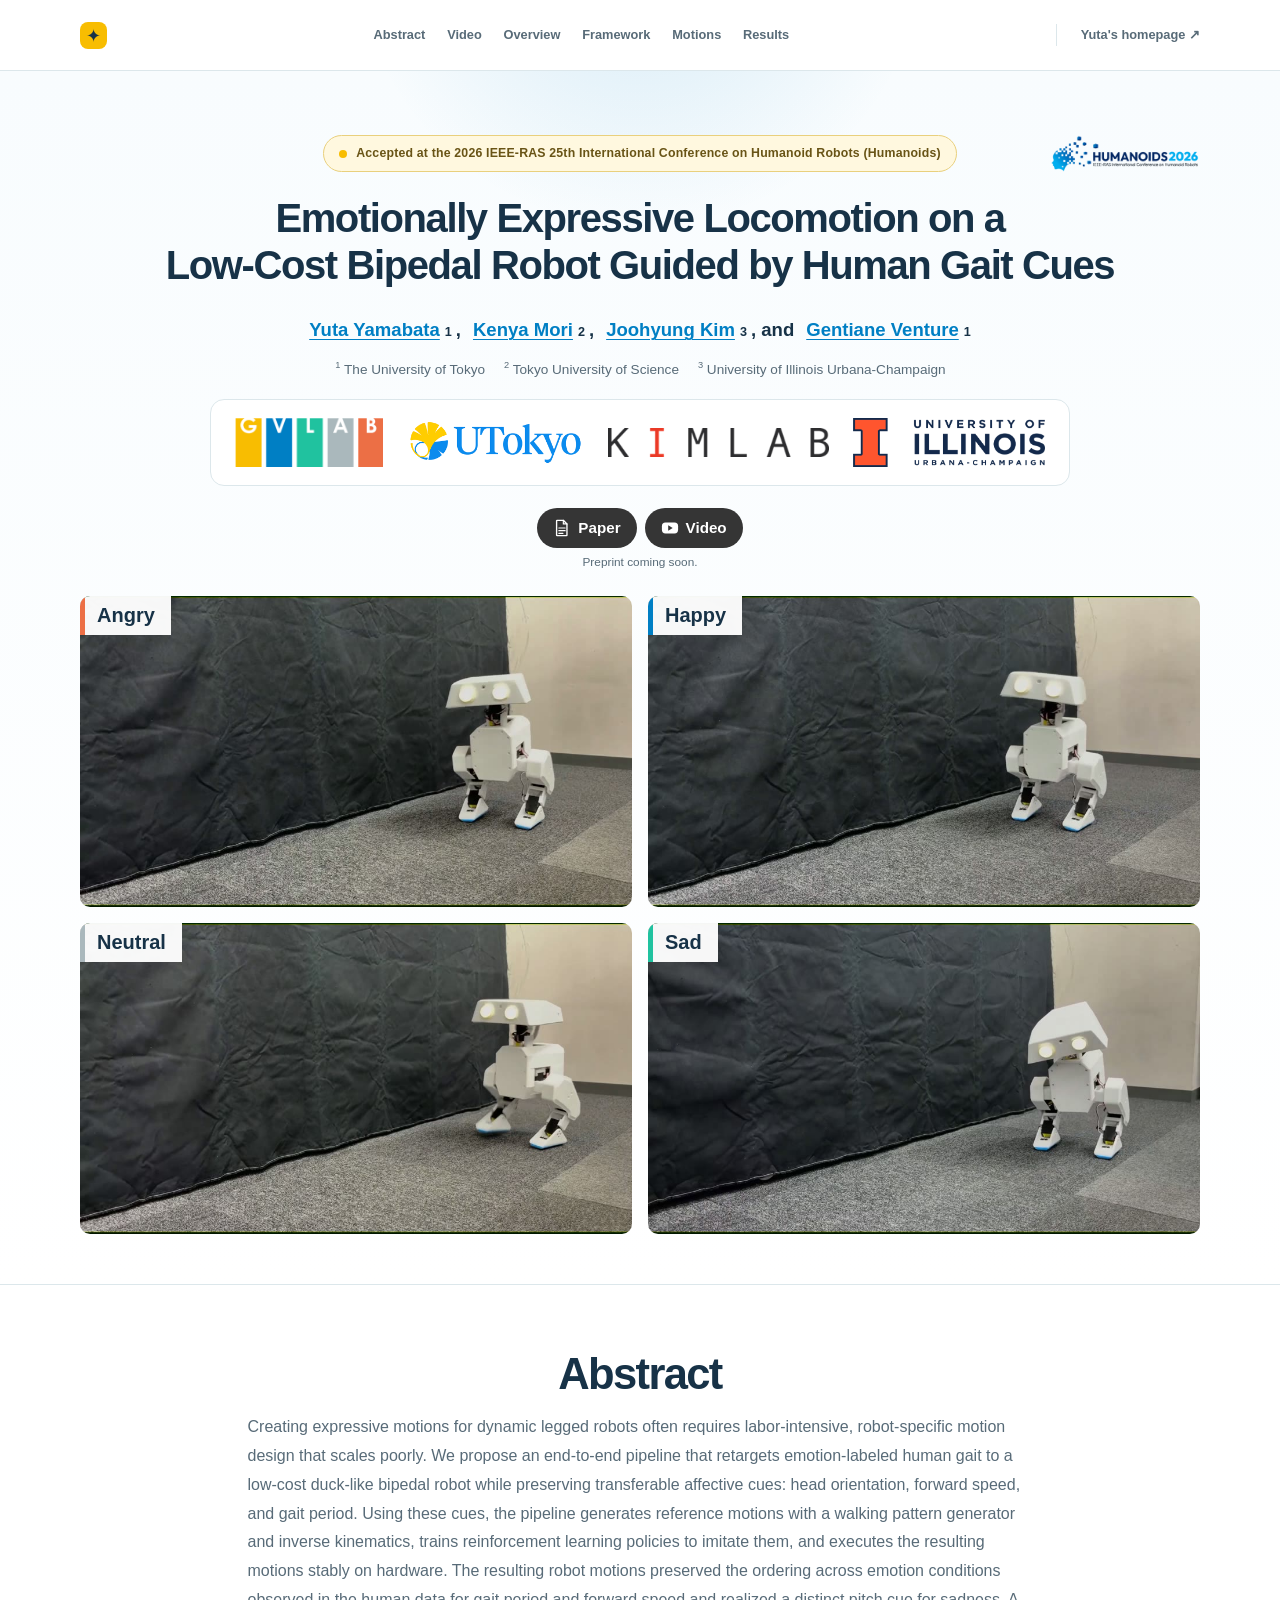
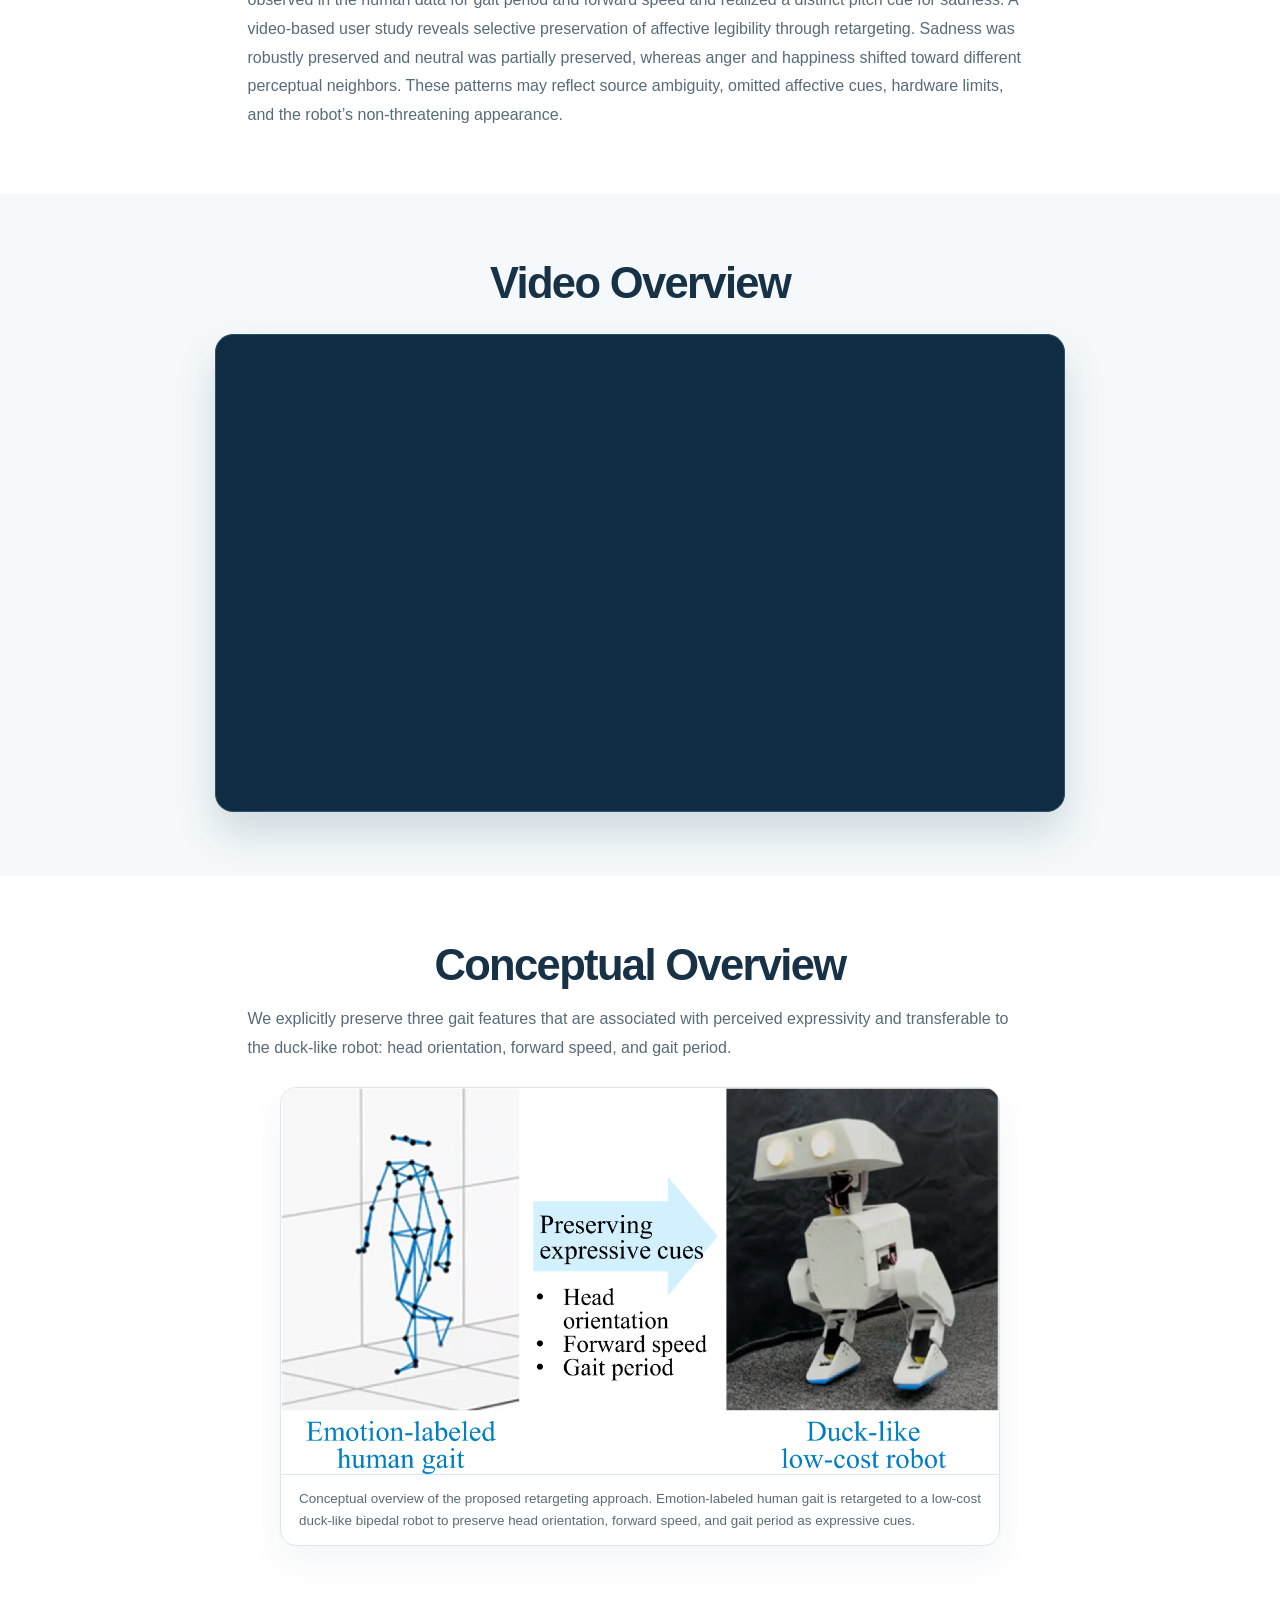
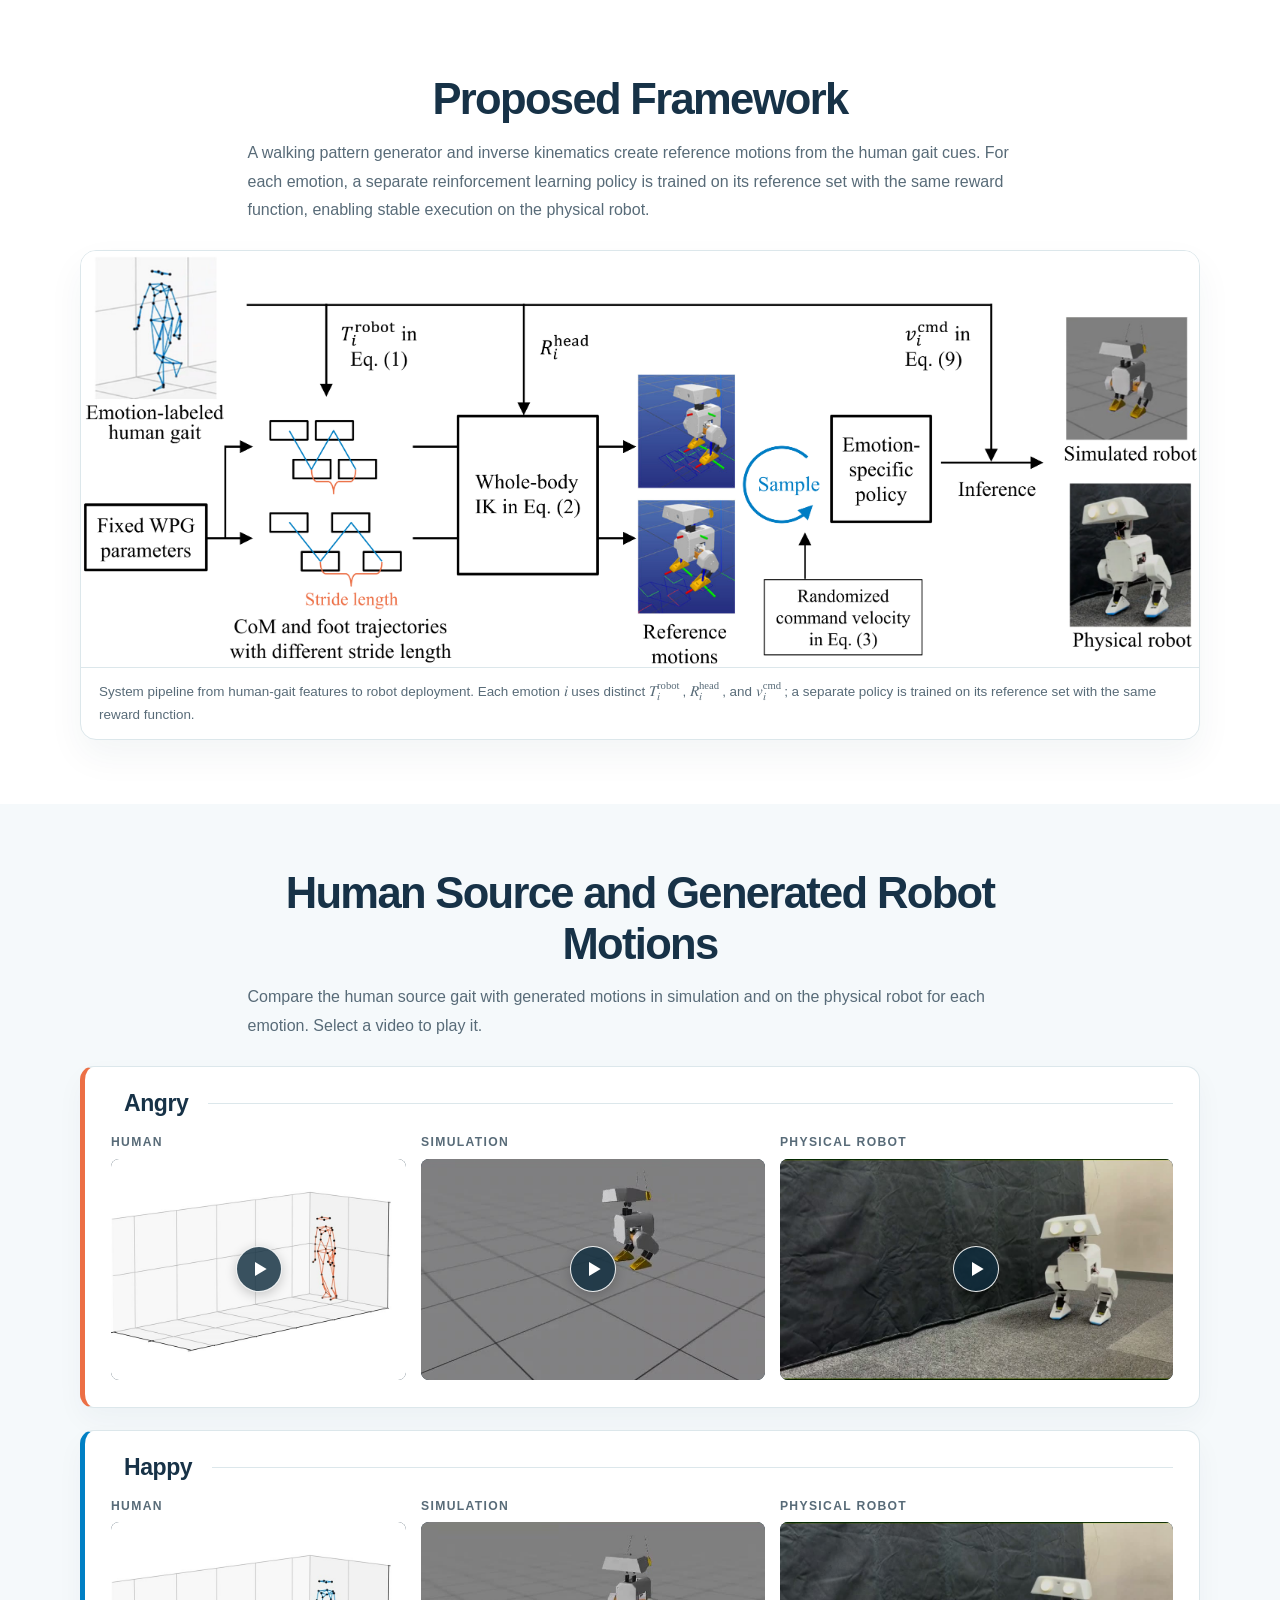
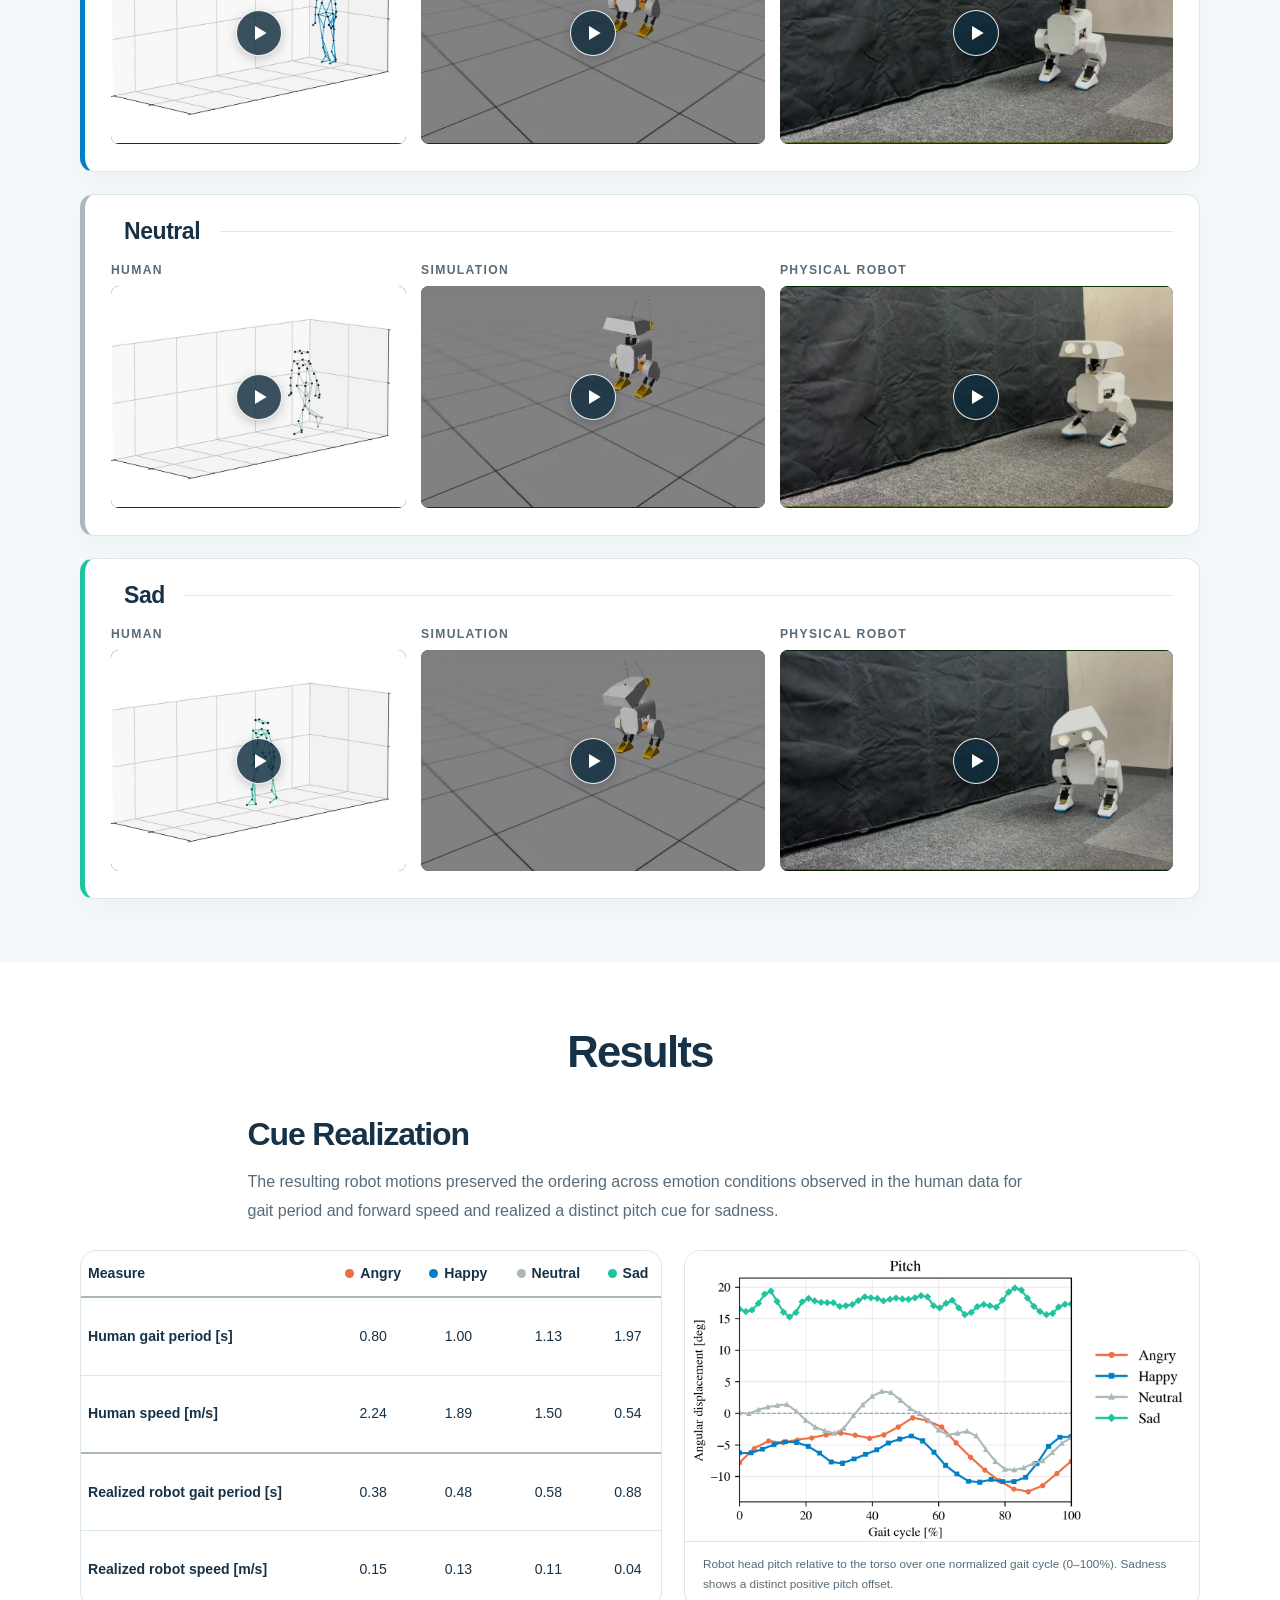
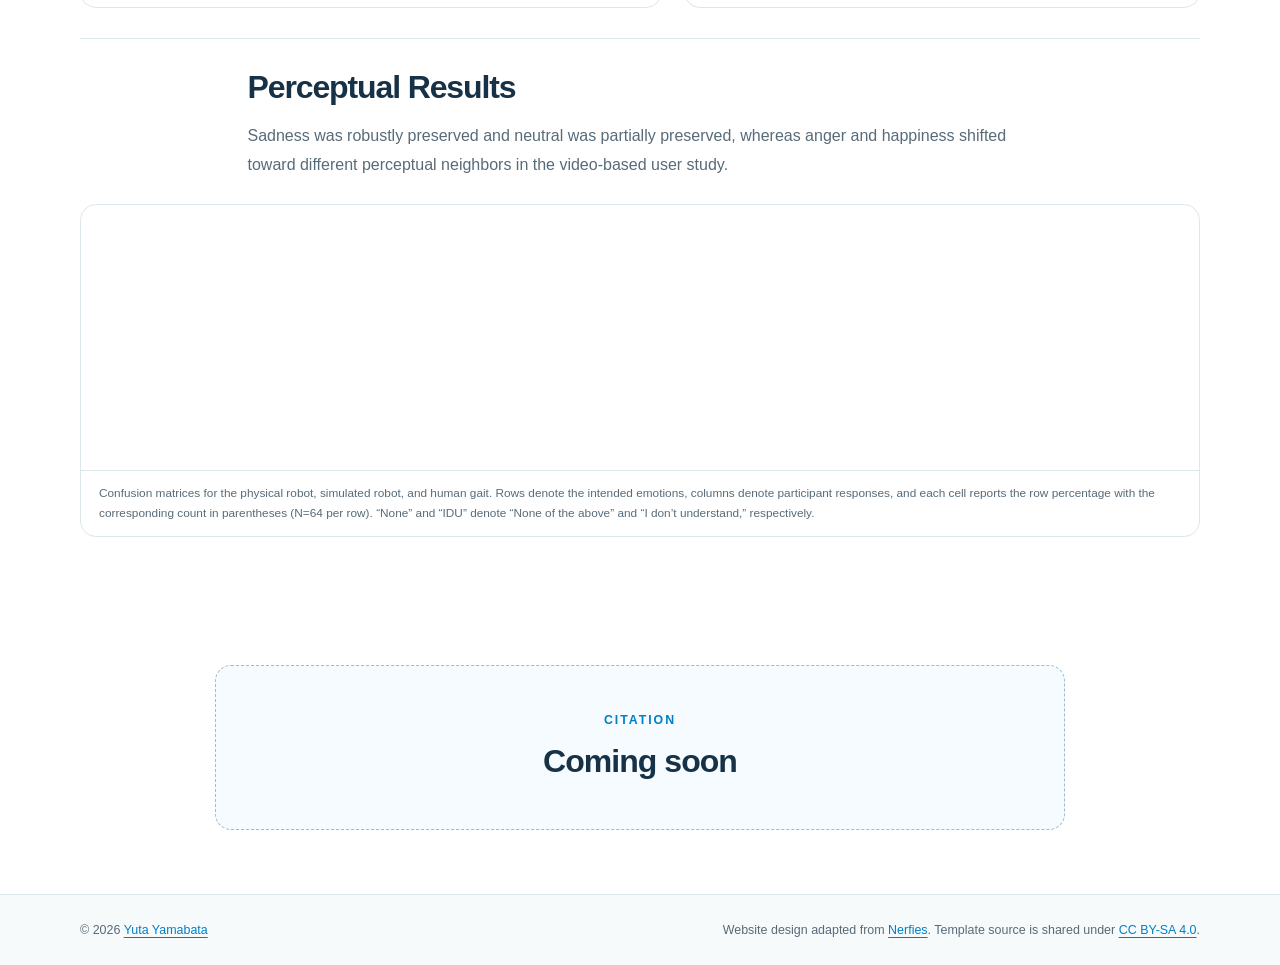
==== commit 8f3ef762: "duckページ。画像のマイナーな修正" ====
--- a/emo-duck/index.html
+++ b/emo-duck/index.html
@@ -6,7 +6,7 @@
   <meta name="description" content="Emotionally expressive locomotion on a low-cost duck-like bipedal robot guided by human gait cues.">
   <meta name="theme-color" content="#007FC4">
   <title>Emotionally Expressive Locomotion on a Low-Cost Bipedal Robot Guided by Human Gait Cues</title>
-  <link rel="stylesheet" href="./static/css/index.css?v=20261017-4">
+  <link rel="stylesheet" href="./static/css/index.css?v=20261017-5">
   <script src="./static/js/video.js" defer></script>
 </head>
 <body>
@@ -52,15 +52,16 @@
           <span class="partner-logo partner-logo-uiuc"><img src="./static/images/affiliations/uiuc.png" alt="University of Illinois Urbana-Champaign" width="579" height="150"></span>
         </div>
         <div class="hero-actions" role="group" aria-label="Research materials availability">
-          <span class="action-pill unavailable">
-            <svg class="action-icon" viewBox="0 0 36 36" aria-hidden="true" focusable="false"><path d="M8 3.5h13l7 7V31a2 2 0 0 1-2 2H10a2 2 0 0 1-2-2V5.5a2 2 0 0 1 2-2Z" fill="#fff" stroke="#007FC4" stroke-width="2"/><path d="M21 3.5v7h7" fill="none" stroke="#007FC4" stroke-width="2"/><rect x="4" y="18" width="28" height="11" rx="2" fill="#EC6F45"/><text x="18" y="26.3" text-anchor="middle" fill="#fff" font-family="Arial, sans-serif" font-size="8" font-weight="700">PDF</text></svg>
-            <span class="action-copy"><span class="action-name">Preprint</span><small>Coming soon</small></span>
+          <span class="action-pill unavailable" title="Preprint coming soon">
+            <svg class="action-icon" viewBox="0 0 20 20" aria-hidden="true" focusable="false"><path d="M4.5 1.5h7l4 4V18a.5.5 0 0 1-.5.5H4.5A.5.5 0 0 1 4 18V2a.5.5 0 0 1 .5-.5Z" fill="none" stroke="currentColor" stroke-width="1.5" stroke-linejoin="round"/><path d="M11.5 1.5v4h4M6.5 10h7M6.5 13h7M6.5 16h4.5" fill="none" stroke="currentColor" stroke-width="1.3" stroke-linecap="round"/></svg>
+            <span class="action-name">Paper</span>
           </span>
           <a class="action-pill action-link" href="https://youtu.be/6weia5VP1dY" target="_blank" rel="noopener" aria-label="Watch the video on YouTube (opens in a new tab)">
-            <svg class="action-icon" viewBox="0 0 36 36" aria-hidden="true" focusable="false"><rect x="2" y="7" width="32" height="22" rx="7" fill="#FF0033"/><path d="m15 12 10 6-10 6Z" fill="#fff"/></svg>
-            <span class="action-copy"><span class="action-name">Video</span></span>
+            <svg class="action-icon" viewBox="0 0 20 20" aria-hidden="true" focusable="false"><rect x="1" y="4" width="18" height="12" rx="4" fill="currentColor"/><path d="m8 7 5 3-5 3Z" fill="#353535"/></svg>
+            <span class="action-name">Video</span>
           </a>
         </div>
+        <p class="hero-actions-status">Preprint coming soon.</p>
         <div class="hero-motion-grid" role="group" aria-label="Physical robot motions by emotion">
           <div class="hero-motion emotion-angry"><video autoplay muted loop playsinline preload="metadata" poster="./static/images/video-posters/physical_angry.jpg" src="./static/videos/physical_angry.mp4" aria-label="Angry physical robot motion"></video><span class="hero-motion-label" aria-hidden="true">Angry</span></div>
           <div class="hero-motion emotion-happy"><video autoplay muted loop playsinline preload="metadata" poster="./static/images/video-posters/physical_happy.jpg" src="./static/videos/physical_happy.mp4" aria-label="Happy physical robot motion"></video><span class="hero-motion-label" aria-hidden="true">Happy</span></div>
@@ -87,7 +88,7 @@
         <div class="video-embed">
           <iframe src="https://www.youtube.com/embed/6weia5VP1dY?playsinline=1" title="Video overview of Emotionally Expressive Locomotion on a Low-Cost Bipedal Robot Guided by Human Gait Cues" loading="lazy" allow="accelerometer; autoplay; clipboard-write; encrypted-media; gyroscope; picture-in-picture; web-share" referrerpolicy="no-referrer-when-downgrade" allowfullscreen></iframe>
         </div>
-        <p class="video-external-link"><a href="https://youtu.be/6weia5VP1dY" target="_blank" rel="noopener">Watch on YouTube <span aria-hidden="true">↗</span></a></p>
+        <!-- <p class="video-external-link"><a href="https://youtu.be/6weia5VP1dY" target="_blank" rel="noopener" aria-label="Watch on YouTube (opens in a new tab)"><span aria-hidden="true">↗</span></a></p> -->
       </div>
     </section>
 
--- a/emo-duck/static/css/index.css
+++ b/emo-duck/static/css/index.css
@@ -38,7 +38,7 @@
 
 .hero { position: relative; overflow: hidden; background: linear-gradient(180deg, #f8fcfe 0%, #ffffff 100%); border-bottom: 1px solid var(--line); }
 .hero-glow { position: absolute; width: 600px; height: 600px; top: -430px; left: 50%; transform: translateX(-50%); border-radius: 50%; background: radial-gradient(circle, rgba(0,127,196,.14), rgba(0,127,196,0) 68%); pointer-events: none; }
-.hero-inner { position: relative; padding: clamp(54px, 6vw, 82px) 0 62px; text-align: center; }
+.hero-inner { position: relative; padding: clamp(46px, 5vw, 68px) 0 50px; text-align: center; }
 .venue-row { display: grid; grid-template-columns: 150px minmax(0, 1fr) 150px; align-items: center; gap: 12px; margin-bottom: 22px; }
 .venue-badge { grid-column: 2; display: inline-flex; align-items: center; justify-self: center; gap: 9px; max-width: 100%; margin: 0; padding: 9px 15px; border: 1px solid #e9d07d; border-radius: 999px; background: #fff8df; color: #695416; font-size: .77rem; font-weight: 700; letter-spacing: .015em; line-height: 1.4; }
 .conference-logo { grid-column: 3; justify-self: end; display: block; width: 150px; }
@@ -55,7 +55,7 @@
 .authors sup, .affiliations sup { margin-left: 1px; font-size: .68em; }
 .author-comma { margin-right: 8px; }
 .affiliations { display: flex; justify-content: center; flex-wrap: wrap; column-gap: 18px; row-gap: 3px; margin: 12px 0 18px; color: var(--muted); font-size: .85rem; }
-.partner-logos { width: min(860px, 100%); display: grid; grid-template-columns: 1fr 1.2fr 1.5fr 1.3fr; align-items: center; justify-items: center; gap: 24px; margin: 0 auto 29px; padding: 18px 24px; border: 1px solid var(--line); border-radius: 14px; background: white; }
+.partner-logos { width: min(860px, 100%); display: grid; grid-template-columns: 1fr 1.2fr 1.5fr 1.3fr; align-items: center; justify-items: center; gap: 24px; margin: 0 auto 22px; padding: 18px 24px; border: 1px solid var(--line); border-radius: 14px; background: white; }
 .partner-logo { display: flex; align-items: center; justify-content: center; width: 100%; min-width: 0; }
 .partner-logo img { width: 100%; height: auto; object-fit: contain; }
 .partner-logo-gvlab img { max-width: 148px; }
@@ -63,25 +63,24 @@
 .partner-logo-kimlab img { max-width: 222px; }
 .partner-logo-uiuc img { max-width: 192px; }
 .partner-logo:is(a):focus-visible { outline: 3px solid var(--blue); outline-offset: 5px; border-radius: 3px; }
-.hero-actions { display: grid; grid-template-columns: repeat(2, minmax(0, 180px)); justify-content: center; gap: 10px; }
-.action-pill { display: flex; align-items: center; justify-content: flex-start; gap: 11px; min-height: 58px; padding: 10px 15px; border: 1px solid var(--line); border-radius: 12px; background: white; box-shadow: 0 4px 12px rgba(16,65,88,.04); text-align: left; }
-.action-icon { flex: none; display: block; width: 32px; height: 32px; }
-.action-copy { display: flex; flex-direction: column; min-width: 0; }
-.action-name { color: var(--ink); font-size: .9rem; font-weight: 750; line-height: 1.3; }
-.action-pill small { color: var(--muted); font-size: .72rem; font-weight: 500; line-height: 1.3; }
+.hero-actions { display: flex; align-items: center; justify-content: center; flex-wrap: wrap; gap: 8px; }
+.action-pill { display: inline-flex; align-items: center; justify-content: center; gap: 7px; min-height: 40px; padding: 8px 16px; border-radius: 999px; background: #353535; color: white; white-space: nowrap; }
+.action-icon { flex: none; display: block; width: 18px; height: 18px; }
+.action-name { color: inherit; font-size: .95rem; font-weight: 550; line-height: 1.2; }
 .unavailable { cursor: default; }
-.action-link { text-decoration: none; transition: border-color .2s, box-shadow .2s; }
-.action-link:hover { border-color: var(--blue); box-shadow: 0 6px 18px rgba(0,127,196,.12); }
+.action-link { text-decoration: none; transition: background-color .2s; }
+.action-link:hover { background: #222; color: white; }
 .action-link:focus-visible { outline: 3px solid var(--blue); outline-offset: 3px; }
-.hero-motion-grid { display: grid; grid-template-columns: repeat(2, minmax(0, 1fr)); gap: 16px; margin: 36px auto 0; }
+.hero-actions-status { margin: 7px 0 0; color: var(--muted); font-size: .74rem; line-height: 1.35; }
+.hero-motion-grid { display: grid; grid-template-columns: repeat(2, minmax(0, 1fr)); gap: 16px; margin: 25px auto 0; }
 .hero-motion { position: relative; overflow: hidden; aspect-ratio: 119 / 67; border-radius: 10px; background: #e3e9ec; }
 .hero-motion video { width: 100%; height: 100%; object-fit: cover; }
 .hero-motion-label { position: absolute; top: 0; left: 0; z-index: 1; padding: 7px 16px 8px 12px; border-left: 5px solid var(--emotion); background: rgba(255,255,255,.96); color: var(--ink); font-size: clamp(1rem, 1.8vw, 1.25rem); font-weight: 750; line-height: 1.2; }
 
-.section { padding: clamp(54px, 6vw, 82px) 0; }
-.section-heading { margin-bottom: 30px; }
+.section { padding: clamp(46px, 5vw, 68px) 0; }
+.section-heading { margin-bottom: 25px; }
 .section-heading.centered { max-width: 785px; margin-inline: auto; text-align: center; }
-.section-heading h2 { margin: 11px 0 15px; font-size: clamp(1.75rem, 3.4vw, 2.75rem); letter-spacing: -.038em; }
+.section-heading h2 { margin: 0 0 13px; font-size: clamp(1.75rem, 3.4vw, 2.75rem); letter-spacing: -.038em; }
 .section-heading p { margin: 0; color: var(--muted); font-size: 1rem; line-height: 1.8; text-align: left; }
 .abstract-section .section-heading { margin-bottom: 0; }
 .paper-figure { margin: 0; overflow: hidden; border: 1px solid var(--line); border-radius: 16px; background: white; box-shadow: 0 16px 36px rgba(16,65,88,.05); }
@@ -127,8 +126,8 @@
 .video-start-icon svg { display: block; width: 20px; height: 20px; transform: translateX(1px); }
 
 .results-section { background: white; }
-.result-block { padding: 16px 0 38px; }
-.result-block + .result-block { border-top: 1px solid var(--line); padding-top: 38px; }
+.result-block { padding: 12px 0 30px; }
+.result-block + .result-block { border-top: 1px solid var(--line); padding-top: 30px; }
 .result-copy { max-width: 785px; margin: 0 auto 24px; text-align: left; }
 .result-copy h3 { margin: 0 0 15px; font-size: clamp(1.5rem, 2.5vw, 2.14rem); letter-spacing: -.035em; }
 .result-copy p { margin: 0; color: var(--muted); line-height: 1.8; }
@@ -183,13 +182,12 @@
   .page-width, .page-width.narrow { width: min(100% - 32px, 1120px); }
   .header-inner { min-height: 58px; }
   .home-link { padding-left: 12px; font-size: .73rem; }
-  .hero-inner { padding-block: 52px 50px; }
+  .hero-inner { padding-block: 42px 44px; }
   .venue-badge { border-radius: 14px; text-align: left; }
   .hero h1 { font-size: clamp(1.9rem, 7.8vw, 2.2rem); }
   .affiliations { flex-direction: column; gap: 0; }
   .partner-logos { grid-template-columns: repeat(2, minmax(0, 1fr)); gap: 17px 14px; padding: 18px 14px; }
-  .hero-actions { grid-template-columns: repeat(2, minmax(0, 1fr)); }
-  .hero-motion-grid { grid-template-columns: 1fr; gap: 14px; margin-top: 28px; }
+  .hero-motion-grid { grid-template-columns: 1fr; gap: 14px; margin-top: 24px; }
   .motion-grid { grid-template-columns: 1fr; gap: 18px; }
   .emotion-card { padding: 19px 17px 22px; }
   .paper-figure figcaption { padding: 11px 13px; }
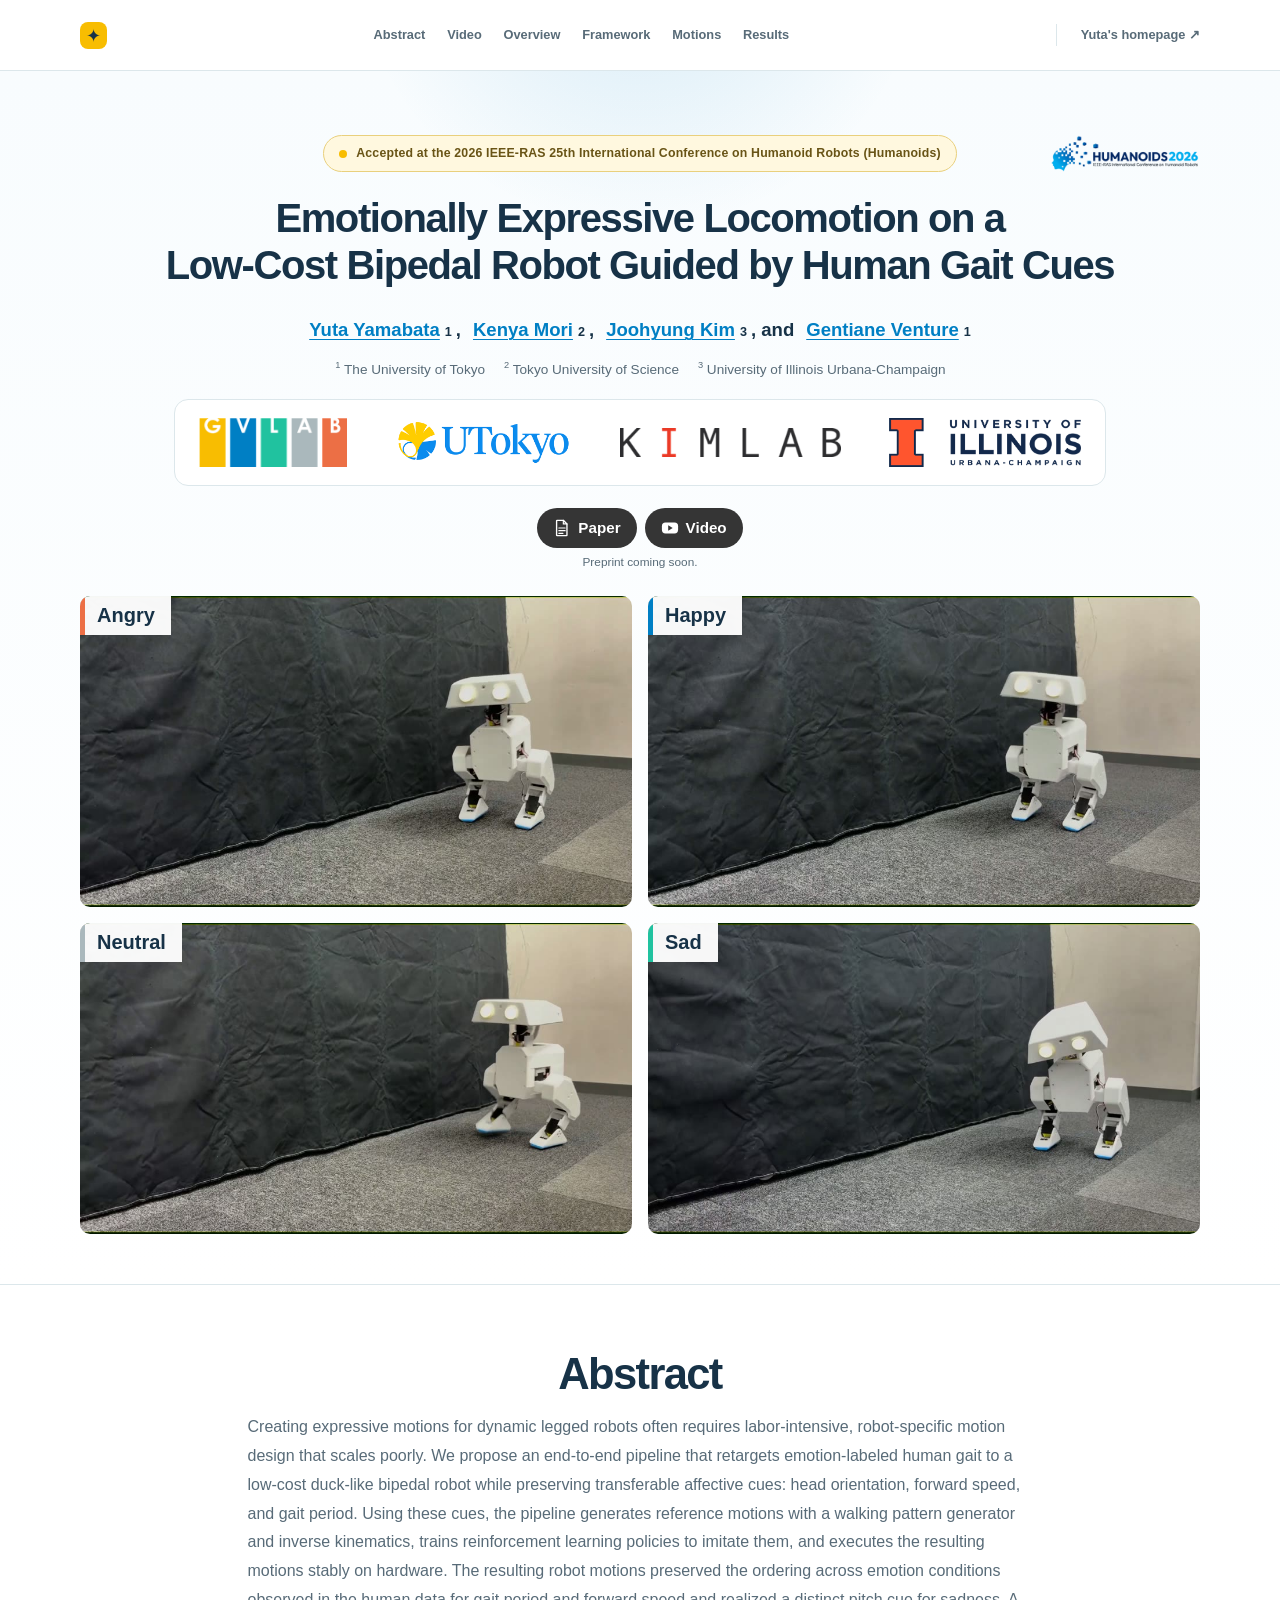
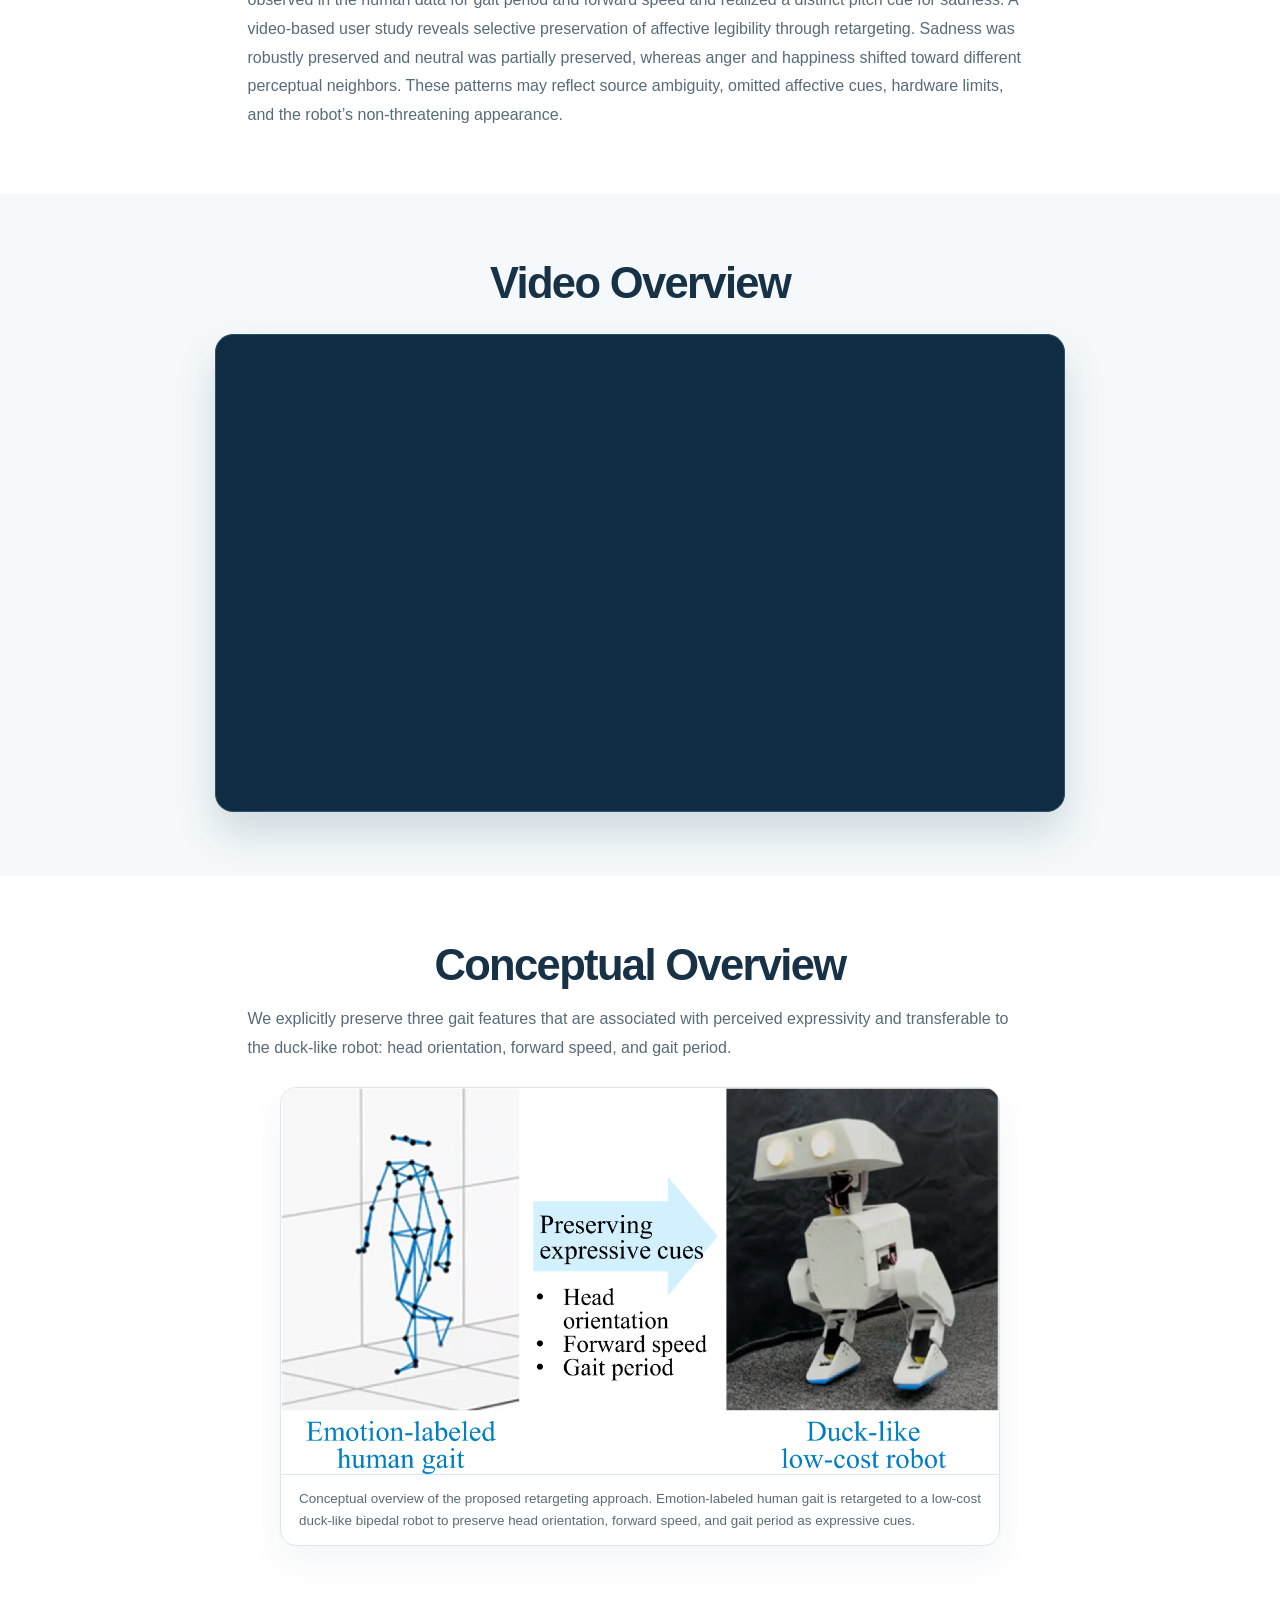
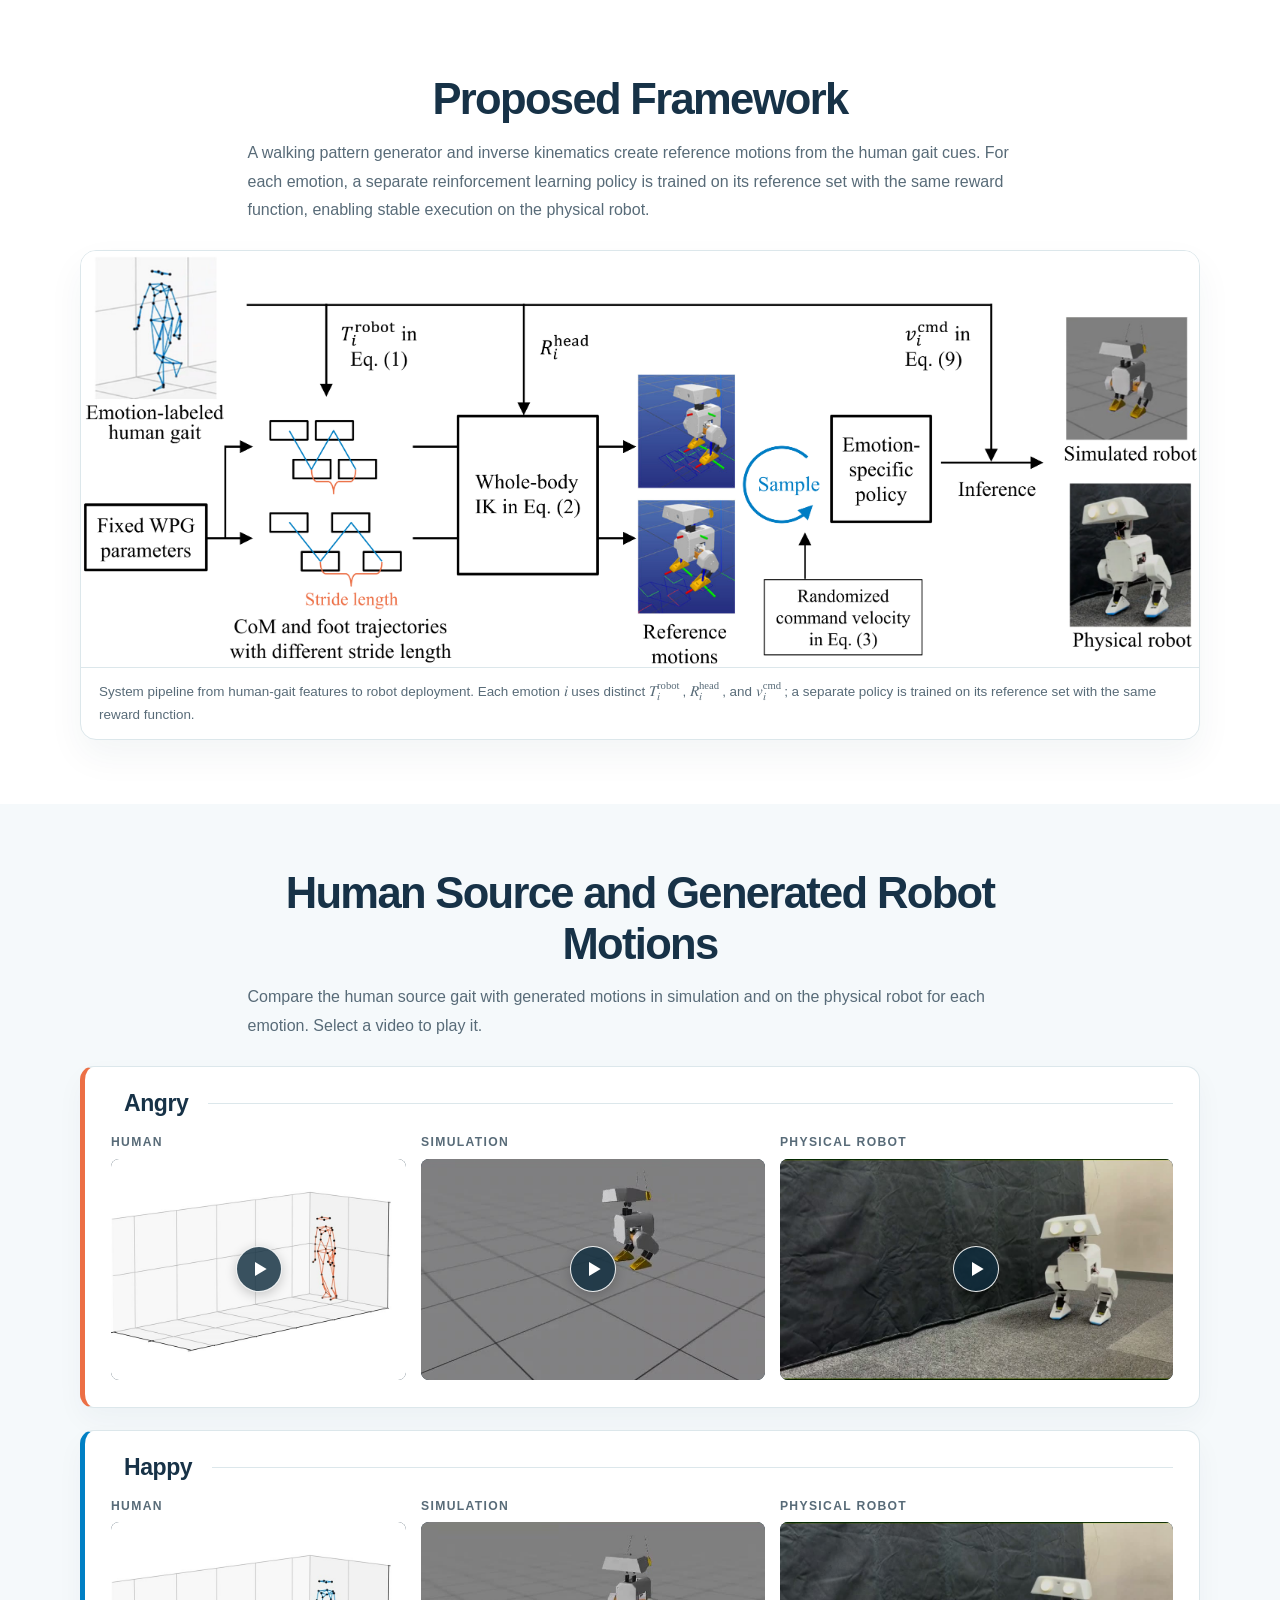
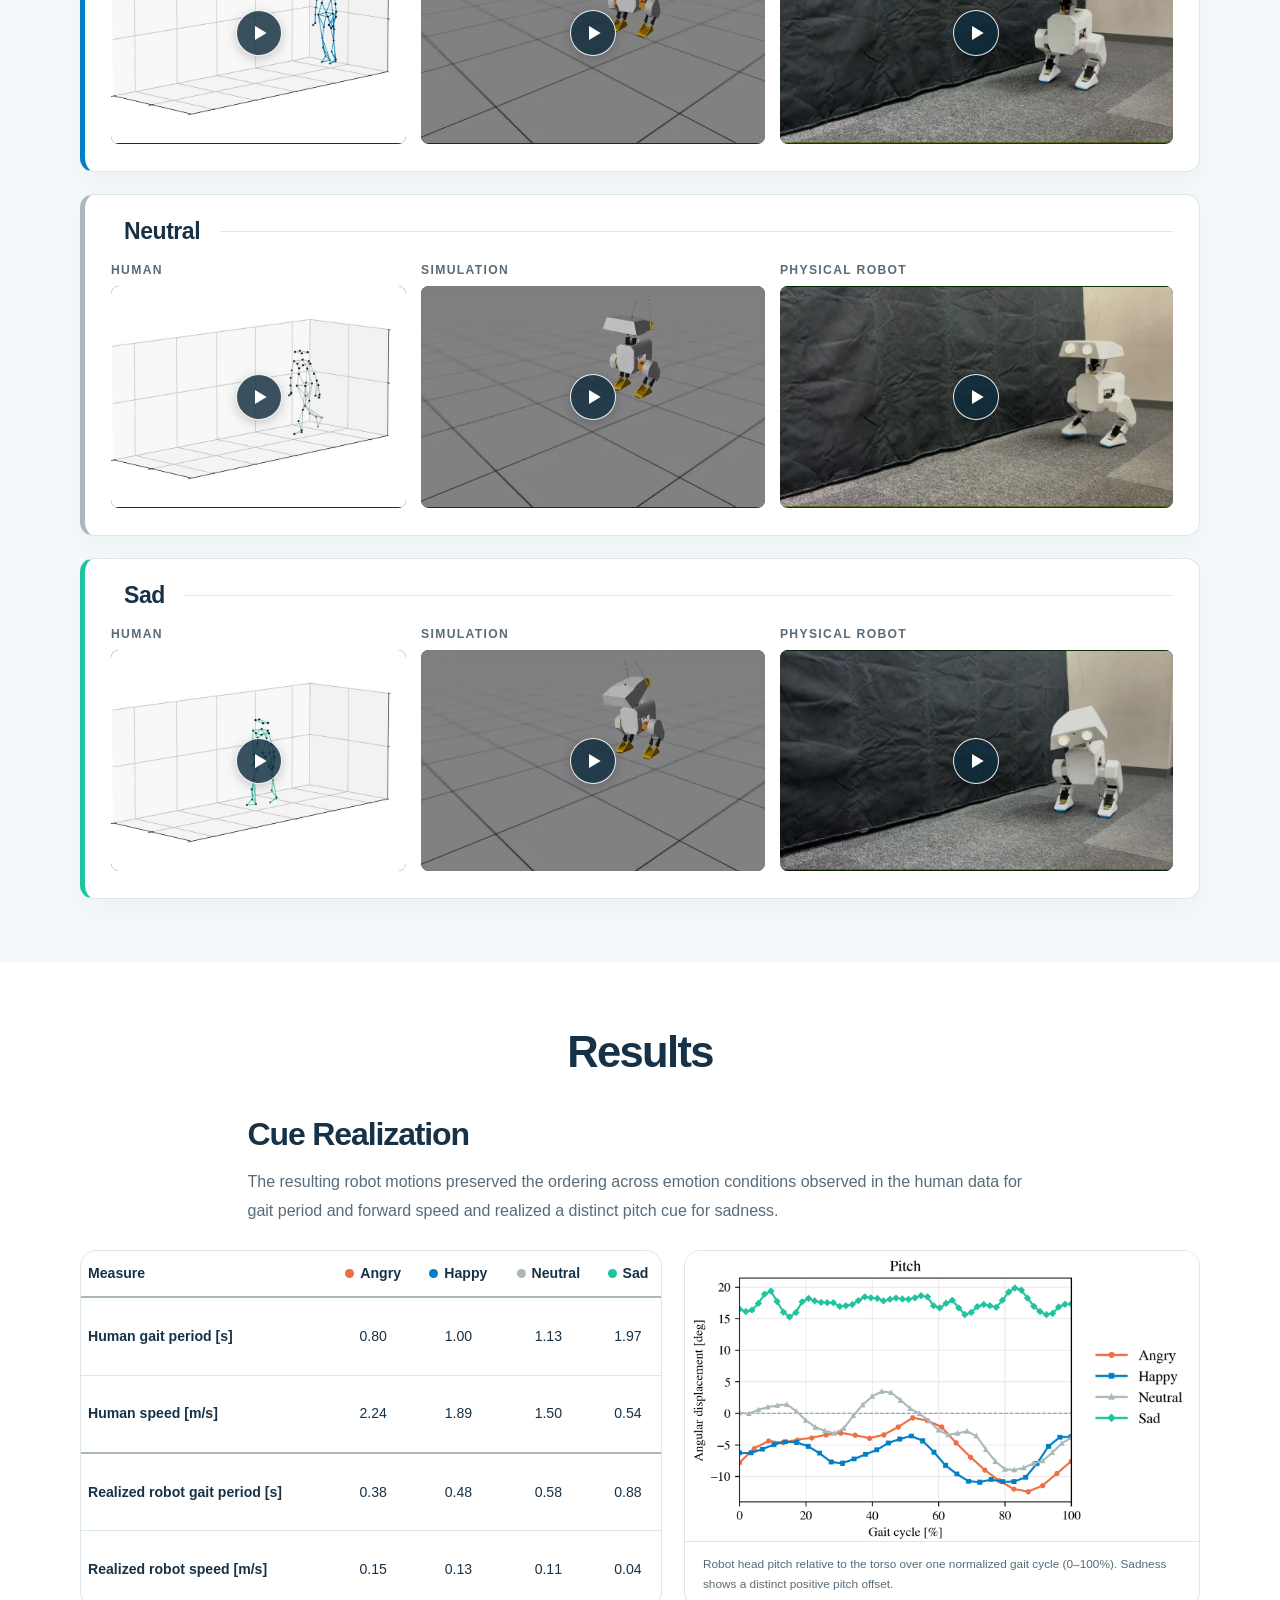
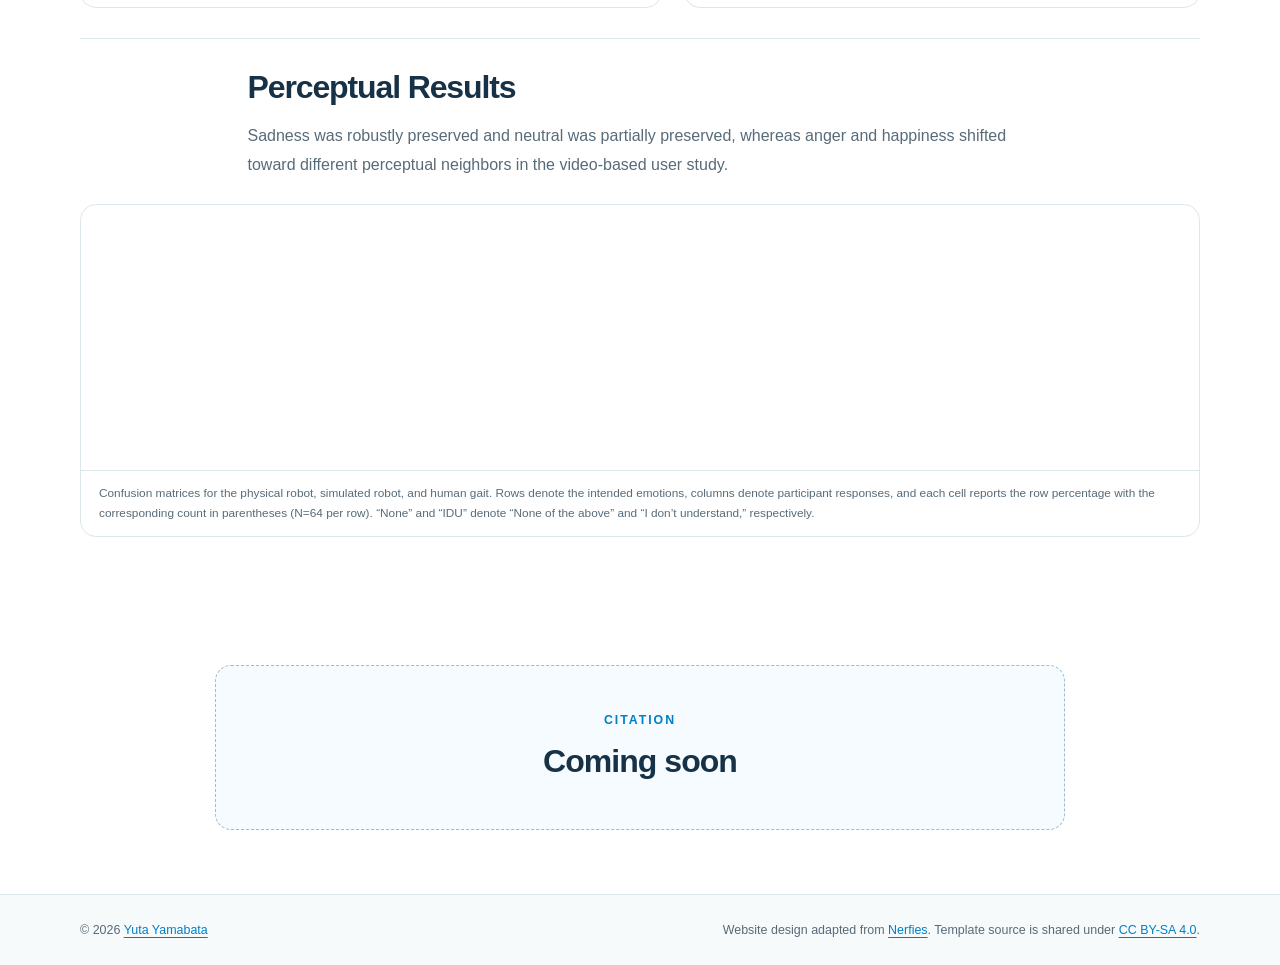
==== commit f6829d22: "duckウェブサイトの軽微な変更" ====
--- a/emo-duck/index.html
+++ b/emo-duck/index.html
@@ -6,7 +6,8 @@
   <meta name="description" content="Emotionally expressive locomotion on a low-cost duck-like bipedal robot guided by human gait cues.">
   <meta name="theme-color" content="#007FC4">
   <title>Emotionally Expressive Locomotion on a Low-Cost Bipedal Robot Guided by Human Gait Cues</title>
-  <link rel="stylesheet" href="./static/css/index.css?v=20261017-5">
+  <link rel="icon" type="image/svg+xml" sizes="any" href="./static/images/favicon.svg?v=20261018-2">
+  <link rel="stylesheet" href="./static/css/index.css?v=20261018-1">
   <script src="./static/js/video.js" defer></script>
 </head>
 <body>
--- a/emo-duck/static/css/index.css
+++ b/emo-duck/static/css/index.css
@@ -55,7 +55,7 @@
 .authors sup, .affiliations sup { margin-left: 1px; font-size: .68em; }
 .author-comma { margin-right: 8px; }
 .affiliations { display: flex; justify-content: center; flex-wrap: wrap; column-gap: 18px; row-gap: 3px; margin: 12px 0 18px; color: var(--muted); font-size: .85rem; }
-.partner-logos { width: min(860px, 100%); display: grid; grid-template-columns: 1fr 1.2fr 1.5fr 1.3fr; align-items: center; justify-items: center; gap: 24px; margin: 0 auto 22px; padding: 18px 24px; border: 1px solid var(--line); border-radius: 14px; background: white; }
+.partner-logos { width: min(932px, 100%); display: grid; grid-template-columns: 1fr 1.2fr 1.5fr 1.3fr; align-items: center; justify-items: center; gap: 48px; margin: 0 auto 22px; padding: 18px 24px; border: 1px solid var(--line); border-radius: 14px; background: white; }
 .partner-logo { display: flex; align-items: center; justify-content: center; width: 100%; min-width: 0; }
 .partner-logo img { width: 100%; height: auto; object-fit: contain; }
 .partner-logo-gvlab img { max-width: 148px; }
@@ -186,7 +186,7 @@
   .venue-badge { border-radius: 14px; text-align: left; }
   .hero h1 { font-size: clamp(1.9rem, 7.8vw, 2.2rem); }
   .affiliations { flex-direction: column; gap: 0; }
-  .partner-logos { grid-template-columns: repeat(2, minmax(0, 1fr)); gap: 17px 14px; padding: 18px 14px; }
+  .partner-logos { grid-template-columns: repeat(2, minmax(0, 1fr)); gap: 32px 28px; padding: 18px 14px; }
   .hero-motion-grid { grid-template-columns: 1fr; gap: 14px; margin-top: 24px; }
   .motion-grid { grid-template-columns: 1fr; gap: 18px; }
   .emotion-card { padding: 19px 17px 22px; }
